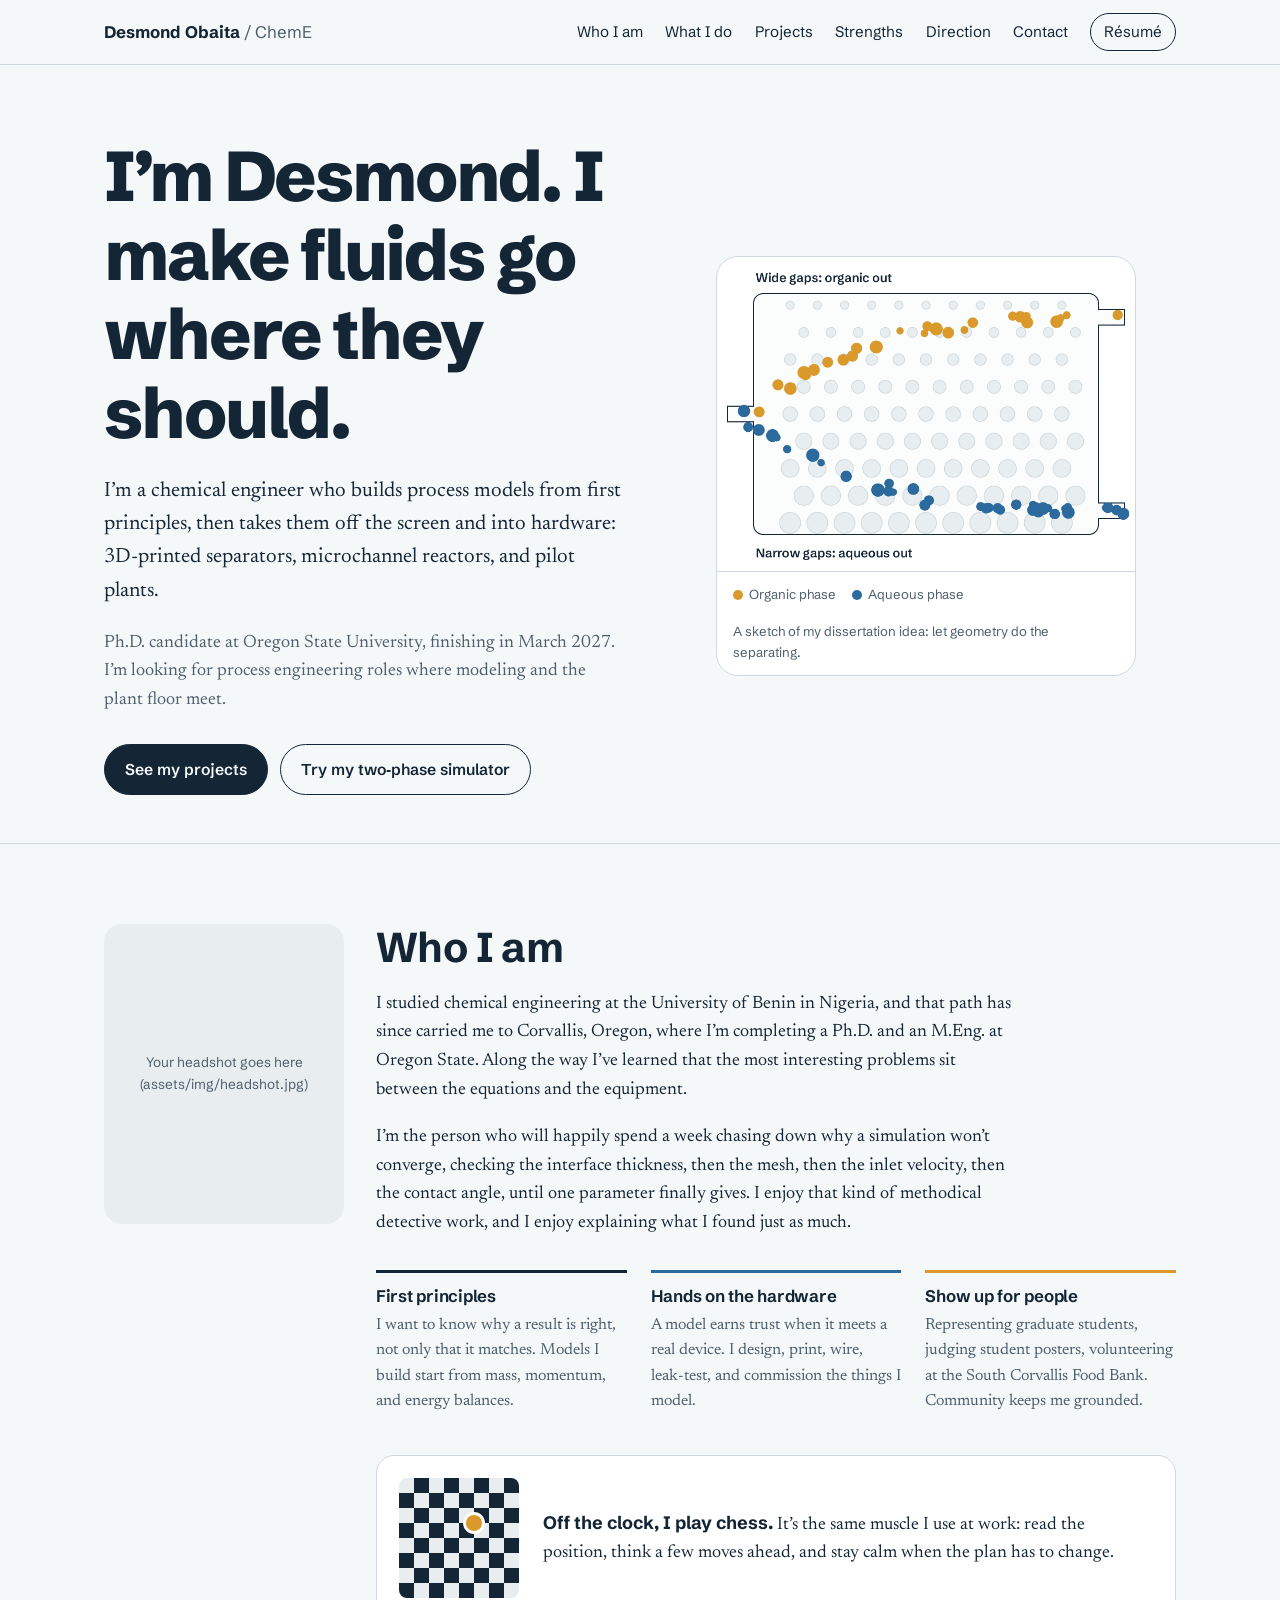
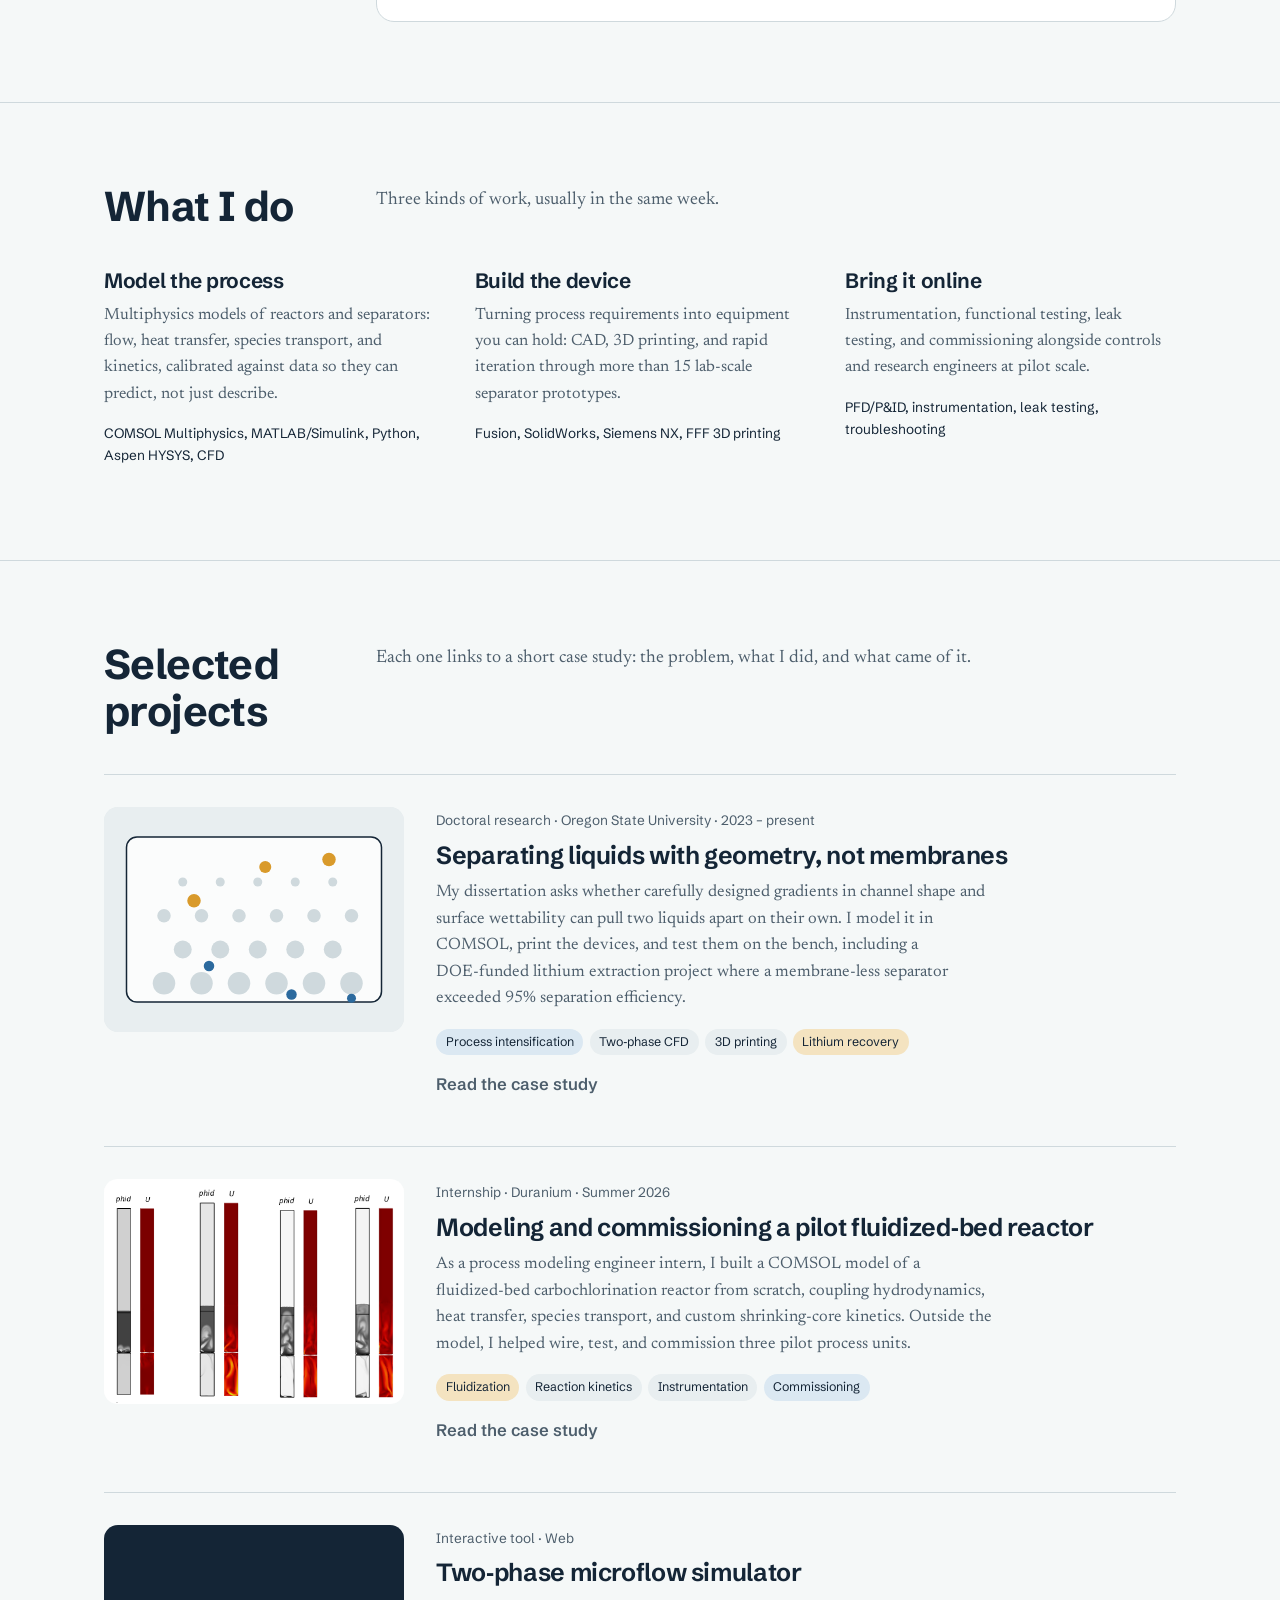
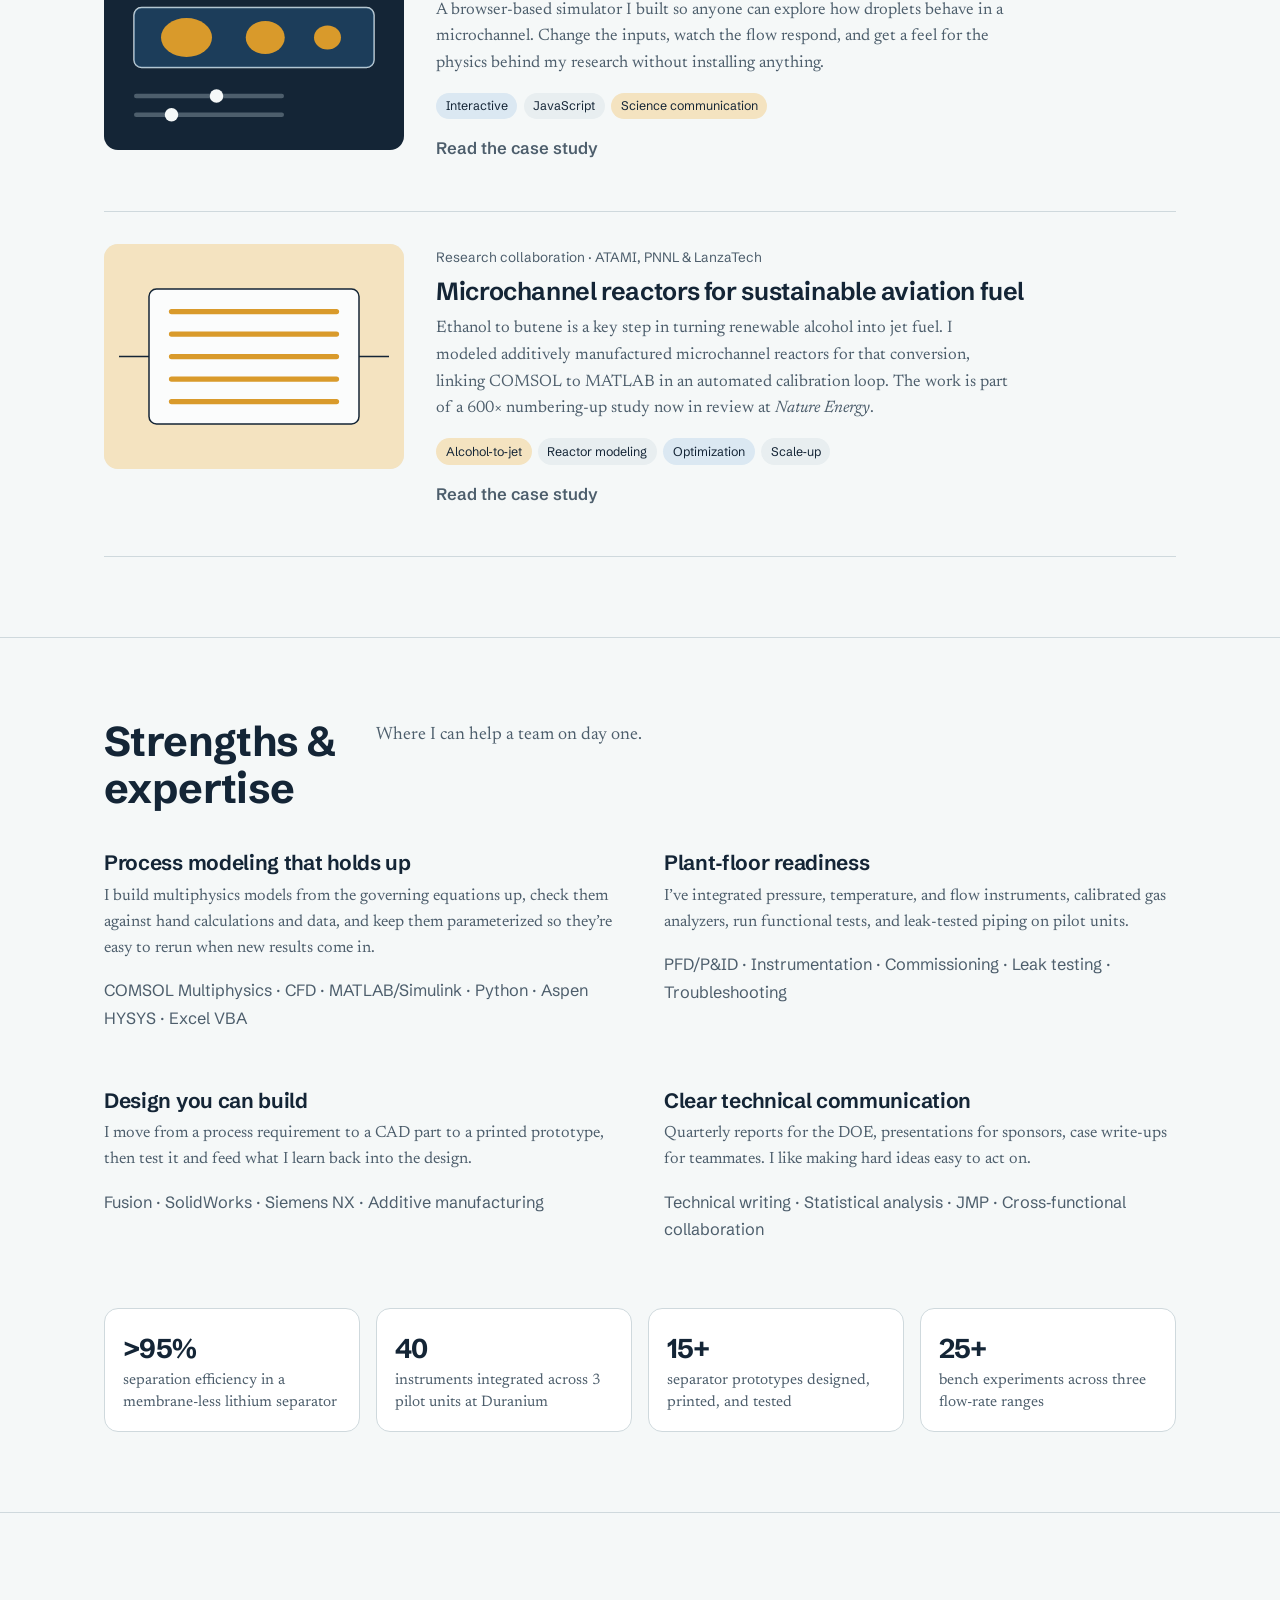
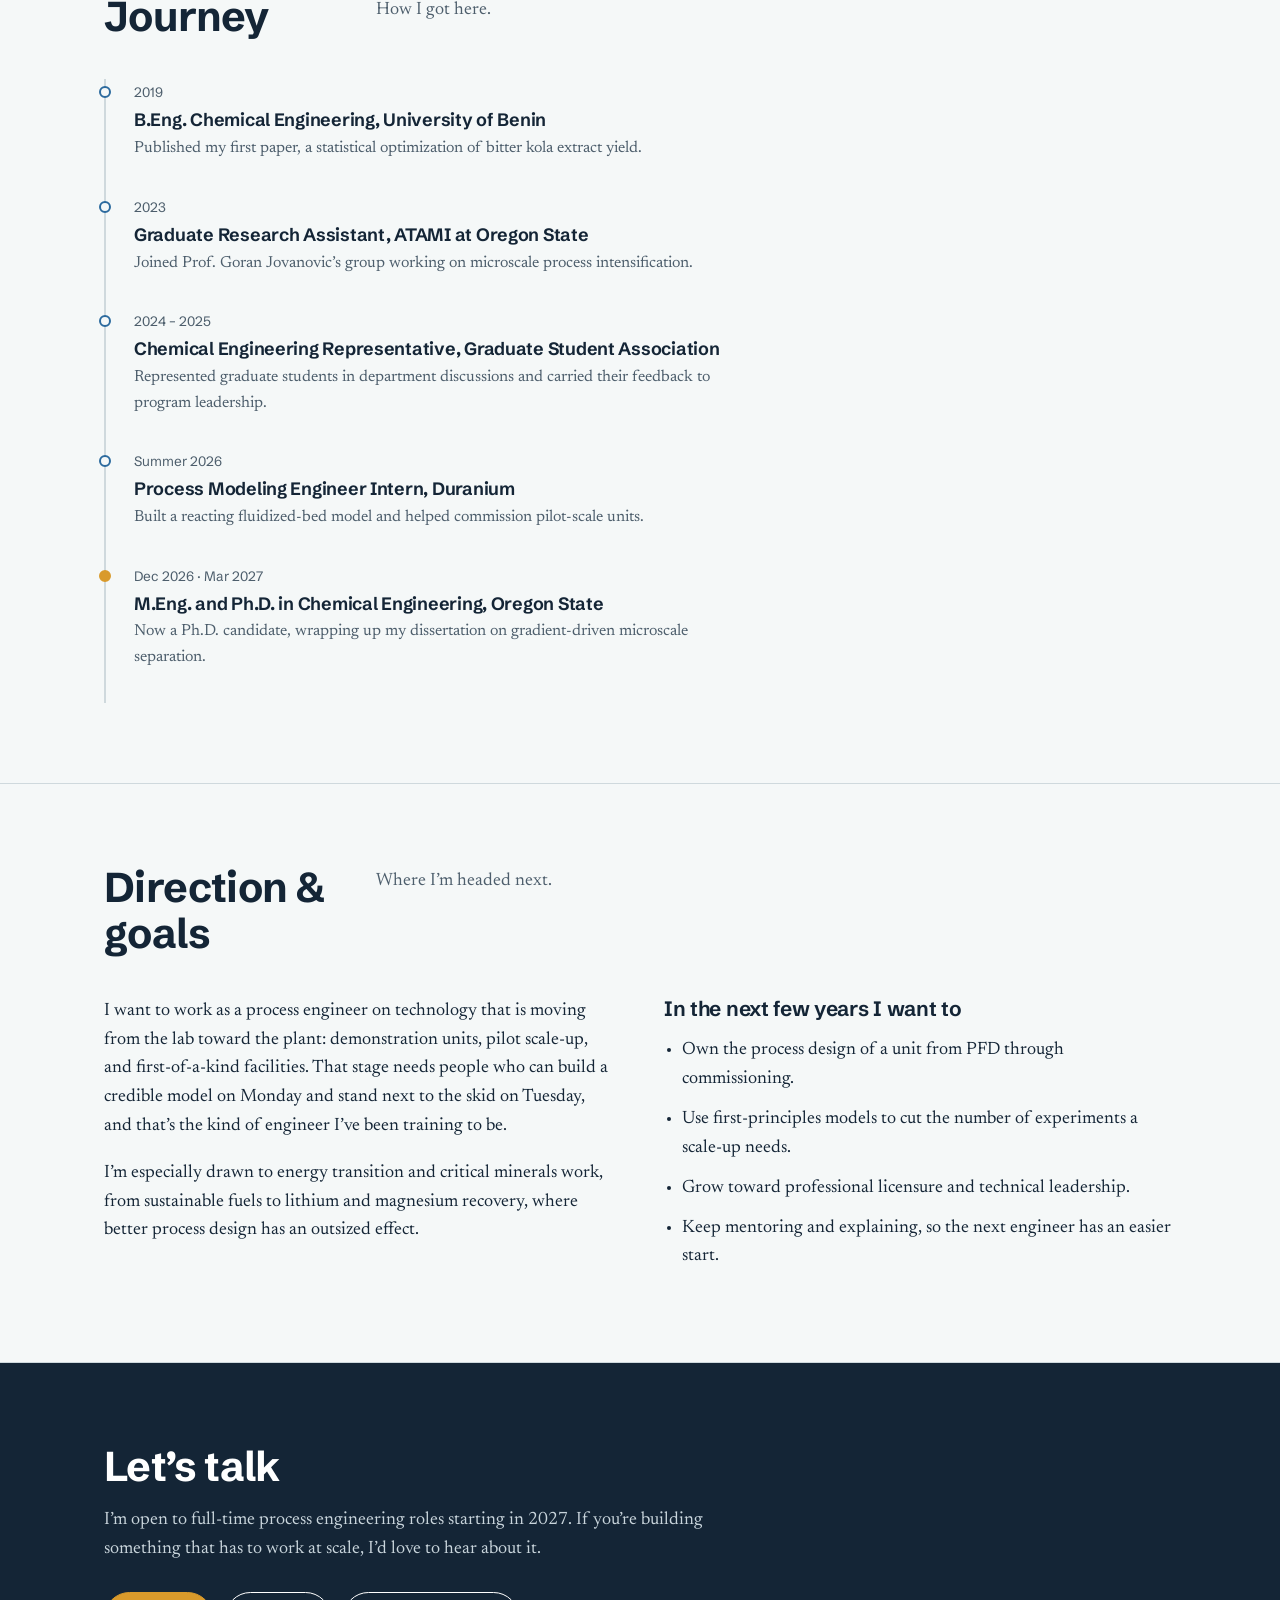
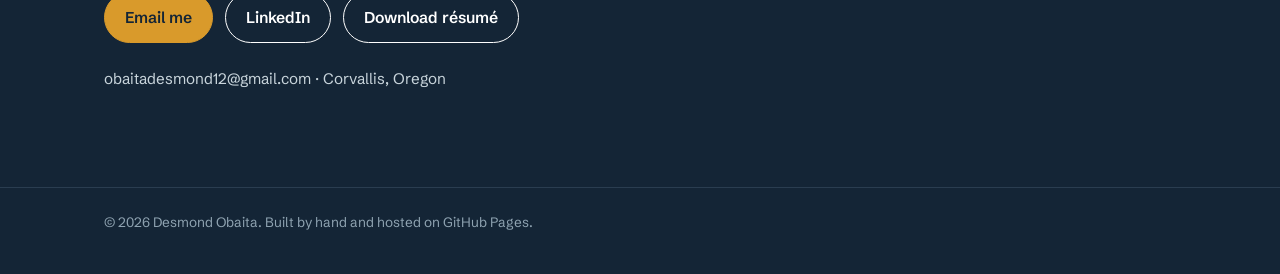
==== index.html @ c5316901 "Add files via upload" ====
<!DOCTYPE html>
<html lang="en">
<head>
  <meta charset="utf-8">
  <meta name="viewport" content="width=device-width, initial-scale=1">
  <title>Desmond Obaita — Chemical Engineer</title>
  <meta name="description" content="Desmond Obaita is a chemical engineer who models, builds, and commissions process equipment, from microscale separators to pilot-scale fluidized beds.">
  <meta property="og:title" content="Desmond Obaita — Chemical Engineer">
  <meta property="og:description" content="Process modeling, microscale process intensification, and hands-on commissioning.">
  <link rel="preconnect" href="https://fonts.googleapis.com">
  <link rel="preconnect" href="https://fonts.gstatic.com" crossorigin>
  <link href="https://fonts.googleapis.com/css2?family=Newsreader:ital,opsz,wght@0,6..72,400;0,6..72,500;1,6..72,400&family=Schibsted+Grotesk:wght@400;600;700;800&display=swap" rel="stylesheet">
  <link rel="stylesheet" href="assets/css/style.css">
</head>
<body>

<header class="site-header">
  <div class="wrap">
    <a class="brand" href="#top">Desmond Obaita <span>/ ChemE</span></a>
    <button class="menu-toggle" aria-expanded="false" aria-controls="nav">Menu</button>
    <nav class="nav" id="nav" aria-label="Main">
      <a href="#about">Who I am</a>
      <a href="#do">What I do</a>
      <a href="#work">Projects</a>
      <a href="#strengths">Strengths</a>
      <a href="#direction">Direction</a>
      <a href="#contact">Contact</a>
      <!-- EDIT: drop a recruiter-friendly resume PDF into assets/ with this exact name -->
      <a class="resume" href="assets/Desmond_Obaita_Resume.pdf">Résumé</a>
    </nav>
  </div>
</header>

<main id="top">

  <!-- HERO -->
  <section class="hero">
    <div class="wrap">
      <div>
        <h1>I’m Desmond. I make fluids go where they should.</h1>
        <p class="lede">I’m a chemical engineer who builds process models from first principles, then takes them off the screen and into hardware: 3D‑printed separators, microchannel reactors, and pilot plants.</p>
        <p class="sub">Ph.D. candidate at Oregon State University, finishing in March 2027. I’m looking for process engineering roles where modeling and the plant floor meet.</p>
        <div class="cta-row">
          <a class="btn primary" href="#work">See my projects</a>
          <!-- EDIT: replace with your live simulator URL -->
          <a class="btn" href="https://YOUR-GITHUB-USERNAME.github.io/two-phase-simulator/">Try my two‑phase simulator</a>
        </div>
      </div>
      <figure class="channel">
        <canvas id="channel" role="img" aria-label="Animated sketch of a pin-plate separator: mixed amber and blue droplets enter on the left. Amber organic droplets drift toward the wide gaps at the top outlet, blue aqueous droplets toward the narrow gaps at the bottom outlet."></canvas>
        <figcaption>
          <span><i class="dot or"></i>Organic phase</span>
          <span><i class="dot aq"></i>Aqueous phase</span>
          <span>A sketch of my dissertation idea: let geometry do the separating.</span>
        </figcaption>
      </figure>
    </div>
  </section>

  <!-- WHO I AM -->
  <section class="block" id="about">
    <div class="wrap">
      <div class="about">
        <!-- EDIT: replace this div with <img class="portrait" src="assets/img/headshot.jpg" alt="Desmond Obaita"> -->
        <div class="portrait">Your headshot goes here<br>(assets/img/headshot.jpg)</div>
        <div>
          <h2>Who I am</h2>
          <p style="margin-top:1.2rem">I studied chemical engineering at the University of Benin in Nigeria, and that path has since carried me to Corvallis, Oregon, where I’m completing a Ph.D. and an M.Eng. at Oregon State. Along the way I’ve learned that the most interesting problems sit between the equations and the equipment.</p>
          <p>I’m the person who will happily spend a week chasing down why a simulation won’t converge, checking the interface thickness, then the mesh, then the inlet velocity, then the contact angle, until one parameter finally gives. I enjoy that kind of methodical detective work, and I enjoy explaining what I found just as much.</p>

          <div class="values">
            <div>
              <h3>First principles</h3>
              <p>I want to know why a result is right, not only that it matches. Models I build start from mass, momentum, and energy balances.</p>
            </div>
            <div>
              <h3>Hands on the hardware</h3>
              <p>A model earns trust when it meets a real device. I design, print, wire, leak‑test, and commission the things I model.</p>
            </div>
            <div>
              <h3>Show up for people</h3>
              <p>Representing graduate students, judging student posters, volunteering at the South Corvallis Food Bank. Community keeps me grounded.</p>
            </div>
          </div>

          <div class="chess">
            <div class="board" aria-hidden="true"></div>
            <p><strong style="font-family:var(--sans)">Off the clock, I play chess.</strong> It’s the same muscle I use at work: read the position, think a few moves ahead, and stay calm when the plan has to change.</p>
          </div>
        </div>
      </div>
    </div>
  </section>

  <!-- WHAT I DO -->
  <section class="block" id="do">
    <div class="wrap">
      <div class="section-head">
        <h2>What I do</h2>
        <p>Three kinds of work, usually in the same week.</p>
      </div>
      <div class="practice">
        <div>
          <h3>Model the process</h3>
          <p>Multiphysics models of reactors and separators: flow, heat transfer, species transport, and kinetics, calibrated against data so they can predict, not just describe.</p>
          <p class="tools">COMSOL Multiphysics, MATLAB/Simulink, Python, Aspen HYSYS, CFD</p>
        </div>
        <div>
          <h3>Build the device</h3>
          <p>Turning process requirements into equipment you can hold: CAD, 3D printing, and rapid iteration through more than 15 lab‑scale separator prototypes.</p>
          <p class="tools">Fusion, SolidWorks, Siemens NX, FFF 3D printing</p>
        </div>
        <div>
          <h3>Bring it online</h3>
          <p>Instrumentation, functional testing, leak testing, and commissioning alongside controls and research engineers at pilot scale.</p>
          <p class="tools">PFD/P&amp;ID, instrumentation, leak testing, troubleshooting</p>
        </div>
      </div>
    </div>
  </section>

  <!-- PROJECTS -->
  <section class="block" id="work">
    <div class="wrap">
      <div class="section-head">
        <h2>Selected projects</h2>
        <p>Each one links to a short case study: the problem, what I did, and what came of it.</p>
      </div>
      <div class="work-list">

        <a class="work-item" href="projects/thesis.html">
          <div class="thumb">
            <svg viewBox="0 0 400 300" aria-hidden="true">
              <rect width="400" height="300" fill="#e8eef0"/>
              <rect x="30" y="40" width="340" height="220" rx="14" fill="#fbfcfc" stroke="#142536" stroke-width="2"/>
              <g fill="#cfd9dd">
                <circle cx="80" cy="235" r="15"/><circle cx="130" cy="235" r="15"/><circle cx="180" cy="235" r="15"/><circle cx="230" cy="235" r="15"/><circle cx="280" cy="235" r="15"/><circle cx="330" cy="235" r="15"/>
                <circle cx="105" cy="190" r="12"/><circle cx="155" cy="190" r="12"/><circle cx="205" cy="190" r="12"/><circle cx="255" cy="190" r="12"/><circle cx="305" cy="190" r="12"/>
                <circle cx="80" cy="145" r="9"/><circle cx="130" cy="145" r="9"/><circle cx="180" cy="145" r="9"/><circle cx="230" cy="145" r="9"/><circle cx="280" cy="145" r="9"/><circle cx="330" cy="145" r="9"/>
                <circle cx="105" cy="100" r="6"/><circle cx="155" cy="100" r="6"/><circle cx="205" cy="100" r="6"/><circle cx="255" cy="100" r="6"/><circle cx="305" cy="100" r="6"/>
              </g>
              <circle cx="120" cy="125" r="9" fill="#d99a2b"/><circle cx="215" cy="80" r="8" fill="#d99a2b"/><circle cx="300" cy="70" r="9" fill="#d99a2b"/>
              <circle cx="140" cy="212" r="7" fill="#2c6a9e"/><circle cx="250" cy="250" r="7" fill="#2c6a9e"/><circle cx="330" cy="255" r="6" fill="#2c6a9e"/>
            </svg>
          </div>
          <div>
            <span class="meta">Doctoral research · Oregon State University · 2023 – present</span>
            <h3>Separating liquids with geometry, not membranes</h3>
            <p>My dissertation asks whether carefully designed gradients in channel shape and surface wettability can pull two liquids apart on their own. I model it in COMSOL, print the devices, and test them on the bench, including a DOE‑funded lithium extraction project where a membrane‑less separator exceeded 95% separation efficiency.</p>
            <div class="tags"><span class="tag aq">Process intensification</span><span class="tag">Two‑phase CFD</span><span class="tag">3D printing</span><span class="tag or">Lithium recovery</span></div>
            <p class="read" style="margin-top:1rem">Read the case study</p>
          </div>
        </a>

        <a class="work-item" href="projects/duranium.html">
          <div class="thumb"><img src="assets/img/duranium-cold-model.png" alt="Four snapshots of simulated solid volume fraction and gas velocity in a fluidized bed, showing the bed expanding and bubbling over one second."></div>
          <div>
            <span class="meta">Internship · Duranium · Summer 2026</span>
            <h3>Modeling and commissioning a pilot fluidized‑bed reactor</h3>
            <p>As a process modeling engineer intern, I built a COMSOL model of a fluidized‑bed carbochlorination reactor from scratch, coupling hydrodynamics, heat transfer, species transport, and custom shrinking‑core kinetics. Outside the model, I helped wire, test, and commission three pilot process units.</p>
            <div class="tags"><span class="tag or">Fluidization</span><span class="tag">Reaction kinetics</span><span class="tag">Instrumentation</span><span class="tag aq">Commissioning</span></div>
            <p class="read" style="margin-top:1rem">Read the case study</p>
          </div>
        </a>

        <a class="work-item" href="projects/simulator.html">
          <div class="thumb">
            <svg viewBox="0 0 400 300" aria-hidden="true">
              <rect width="400" height="300" fill="#142536"/>
              <rect x="40" y="110" width="320" height="80" rx="10" fill="none" stroke="#cfd9dd" stroke-width="2"/>
              <rect x="40" y="110" width="320" height="80" rx="10" fill="#2c6a9e" opacity=".35"/>
              <ellipse cx="110" cy="150" rx="34" ry="26" fill="#d99a2b"/>
              <ellipse cx="215" cy="150" rx="26" ry="22" fill="#d99a2b"/>
              <ellipse cx="298" cy="150" rx="18" ry="16" fill="#d99a2b"/>
              <rect x="40" y="225" width="200" height="6" rx="3" fill="#4d5e6c"/><circle cx="150" cy="228" r="9" fill="#f5f8f8"/>
              <rect x="40" y="250" width="200" height="6" rx="3" fill="#4d5e6c"/><circle cx="90" cy="253" r="9" fill="#f5f8f8"/>
            </svg>
          </div>
          <div>
            <span class="meta">Interactive tool · Web</span>
            <h3>Two‑phase microflow simulator</h3>
            <!-- EDIT: tighten this to match exactly what your simulator does -->
            <p>A browser‑based simulator I built so anyone can explore how droplets behave in a microchannel. Change the inputs, watch the flow respond, and get a feel for the physics behind my research without installing anything.</p>
            <div class="tags"><span class="tag aq">Interactive</span><span class="tag">JavaScript</span><span class="tag or">Science communication</span></div>
            <p class="read" style="margin-top:1rem">Read the case study</p>
          </div>
        </a>

        <a class="work-item" href="projects/alcohol-to-jet.html">
          <div class="thumb">
            <svg viewBox="0 0 400 300" aria-hidden="true">
              <rect width="400" height="300" fill="#f4e3c0"/>
              <g stroke="#142536" stroke-width="2" fill="#fbfcfc">
                <rect x="60" y="60" width="280" height="180" rx="10"/>
              </g>
              <g stroke="#d99a2b" stroke-width="7" stroke-linecap="round">
                <line x1="90" y1="90" x2="310" y2="90"/><line x1="90" y1="120" x2="310" y2="120"/><line x1="90" y1="150" x2="310" y2="150"/><line x1="90" y1="180" x2="310" y2="180"/><line x1="90" y1="210" x2="310" y2="210"/>
              </g>
              <g stroke="#142536" stroke-width="2"><line x1="20" y1="150" x2="60" y2="150"/><line x1="340" y1="150" x2="380" y2="150"/></g>
            </svg>
          </div>
          <div>
            <span class="meta">Research collaboration · ATAMI, PNNL &amp; LanzaTech</span>
            <h3>Microchannel reactors for sustainable aviation fuel</h3>
            <p>Ethanol to butene is a key step in turning renewable alcohol into jet fuel. I modeled additively manufactured microchannel reactors for that conversion, linking COMSOL to MATLAB in an automated calibration loop. The work is part of a 600× numbering‑up study now in review at <em>Nature Energy</em>.</p>
            <div class="tags"><span class="tag or">Alcohol‑to‑jet</span><span class="tag">Reactor modeling</span><span class="tag aq">Optimization</span><span class="tag">Scale‑up</span></div>
            <p class="read" style="margin-top:1rem">Read the case study</p>
          </div>
        </a>

      </div>
    </div>
  </section>

  <!-- STRENGTHS -->
  <section class="block" id="strengths">
    <div class="wrap">
      <div class="section-head">
        <h2>Strengths &amp; expertise</h2>
        <p>Where I can help a team on day one.</p>
      </div>
      <div class="strengths">
        <div>
          <h3>Process modeling that holds up</h3>
          <p>I build multiphysics models from the governing equations up, check them against hand calculations and data, and keep them parameterized so they’re easy to rerun when new results come in.</p>
          <p class="skill-line">COMSOL Multiphysics · CFD · MATLAB/Simulink · Python · Aspen HYSYS · Excel VBA</p>
        </div>
        <div>
          <h3>Plant‑floor readiness</h3>
          <p>I’ve integrated pressure, temperature, and flow instruments, calibrated gas analyzers, run functional tests, and leak‑tested piping on pilot units.</p>
          <p class="skill-line">PFD/P&amp;ID · Instrumentation · Commissioning · Leak testing · Troubleshooting</p>
        </div>
        <div>
          <h3>Design you can build</h3>
          <p>I move from a process requirement to a CAD part to a printed prototype, then test it and feed what I learn back into the design.</p>
          <p class="skill-line">Fusion · SolidWorks · Siemens NX · Additive manufacturing</p>
        </div>
        <div>
          <h3>Clear technical communication</h3>
          <p>Quarterly reports for the DOE, presentations for sponsors, case write‑ups for teammates. I like making hard ideas easy to act on.</p>
          <p class="skill-line">Technical writing · Statistical analysis · JMP · Cross‑functional collaboration</p>
        </div>
      </div>

      <div class="stats">
        <div class="stat"><b>&gt;95%</b><span>separation efficiency in a membrane‑less lithium separator</span></div>
        <div class="stat"><b>40</b><span>instruments integrated across 3 pilot units at Duranium</span></div>
        <div class="stat"><b>15+</b><span>separator prototypes designed, printed, and tested</span></div>
        <div class="stat"><b>25+</b><span>bench experiments across three flow‑rate ranges</span></div>
      </div>
    </div>
  </section>

  <!-- JOURNEY -->
  <section class="block" id="journey">
    <div class="wrap">
      <div class="section-head">
        <h2>Journey</h2>
        <p>How I got here.</p>
      </div>
      <ol class="timeline">
        <li>
          <time>2019</time>
          <h3>B.Eng. Chemical Engineering, University of Benin</h3>
          <p>Published my first paper, a statistical optimization of bitter kola extract yield.</p>
        </li>
        <li>
          <time>2023</time>
          <h3>Graduate Research Assistant, ATAMI at Oregon State</h3>
          <p>Joined Prof. Goran Jovanovic’s group working on microscale process intensification.</p>
        </li>
        <li>
          <time>2024 – 2025</time>
          <h3>Chemical Engineering Representative, Graduate Student Association</h3>
          <p>Represented graduate students in department discussions and carried their feedback to program leadership.</p>
        </li>
        <li>
          <time>Summer 2026</time>
          <h3>Process Modeling Engineer Intern, Duranium</h3>
          <p>Built a reacting fluidized‑bed model and helped commission pilot‑scale units.</p>
        </li>
        <li class="now">
          <time>Dec 2026 · Mar 2027</time>
          <h3>M.Eng. and Ph.D. in Chemical Engineering, Oregon State</h3>
          <p>Now a Ph.D. candidate, wrapping up my dissertation on gradient‑driven microscale separation.</p>
        </li>
      </ol>
    </div>
  </section>

  <!-- DIRECTION -->
  <section class="block" id="direction">
    <div class="wrap">
      <div class="section-head">
        <h2>Direction &amp; goals</h2>
        <p>Where I’m headed next.</p>
      </div>
      <div class="direction">
        <div>
          <p>I want to work as a process engineer on technology that is moving from the lab toward the plant: demonstration units, pilot scale‑up, and first‑of‑a‑kind facilities. That stage needs people who can build a credible model on Monday and stand next to the skid on Tuesday, and that’s the kind of engineer I’ve been training to be.</p>
          <p>I’m especially drawn to energy transition and critical minerals work, from sustainable fuels to lithium and magnesium recovery, where better process design has an outsized effect.</p>
        </div>
        <div>
          <h3 style="margin-bottom:1rem">In the next few years I want to</h3>
          <ul>
            <li>Own the process design of a unit from PFD through commissioning.</li>
            <li>Use first‑principles models to cut the number of experiments a scale‑up needs.</li>
            <li>Grow toward professional licensure and technical leadership.</li>
            <li>Keep mentoring and explaining, so the next engineer has an easier start.</li>
          </ul>
        </div>
      </div>
    </div>
  </section>

  <!-- CONTACT -->
  <section class="block contact" id="contact">
    <div class="wrap">
      <h2>Let’s talk</h2>
      <p style="margin-top:1rem">I’m open to full‑time process engineering roles starting in 2027. If you’re building something that has to work at scale, I’d love to hear about it.</p>
      <div class="cta-row">
        <a class="btn primary" href="mailto:obaitadesmond12@gmail.com">Email me</a>
        <!-- EDIT: replace with your LinkedIn URL -->
        <a class="btn" href="https://www.linkedin.com/in/YOUR-LINKEDIN/">LinkedIn</a>
        <a class="btn" href="assets/Desmond_Obaita_Resume.pdf">Download résumé</a>
      </div>
      <p style="margin-top:1.5rem;font-family:var(--sans);font-size:.95rem">obaitadesmond12@gmail.com · Corvallis, Oregon</p>
    </div>
  </section>
</main>

<footer class="site-footer">
  <div class="wrap">© 2026 Desmond Obaita. Built by hand and hosted on GitHub Pages.</div>
</footer>

<script src="assets/js/site.js"></script>
</body>
</html>
---- assets/css/style.css ----
/* Desmond Obaita — portfolio
   Palette is drawn from his two-phase work: an aqueous blue and an organic amber
   separating on clean lab-glass white, with deep ink for text. */
:root {
  --ink: #142536;
  --ink-soft: #4d5e6c;
  --glass: #f5f8f8;
  --panel: #e8eef0;
  --line: #cfd9dd;
  --aqueous: #2c6a9e;
  --aqueous-deep: #1d4d75;
  --organic: #d99a2b;
  --organic-soft: #f4e3c0;

  --sans: "Schibsted Grotesk", "Helvetica Neue", Arial, sans-serif;
  --serif: "Newsreader", Georgia, "Times New Roman", serif;

  --measure: 64ch;
  --wrap: 1120px;
}

*, *::before, *::after { box-sizing: border-box; }
html { scroll-behavior: smooth; }
@media (prefers-reduced-motion: reduce) { html { scroll-behavior: auto; } }

body {
  margin: 0;
  background: var(--glass);
  color: var(--ink);
  font-family: var(--serif);
  font-size: 1.125rem;
  line-height: 1.6;
  -webkit-font-smoothing: antialiased;
}

img { max-width: 100%; display: block; }
a { color: var(--aqueous-deep); text-underline-offset: 3px; text-decoration-thickness: 1px; }
a:hover { color: var(--aqueous); }
:focus-visible { outline: 3px solid var(--organic); outline-offset: 3px; border-radius: 2px; }

.wrap { max-width: var(--wrap); margin: 0 auto; padding: 0 1.5rem; }

h1, h2, h3, h4, .nav, .btn, .tag, .meta, .kicker, figcaption, .stat b, .timeline time {
  font-family: var(--sans);
}
h1, h2, h3 { line-height: 1.12; margin: 0; letter-spacing: -0.015em; }
h2 { font-size: clamp(1.9rem, 3.4vw, 2.6rem); font-weight: 700; }
h3 { font-size: 1.3rem; font-weight: 650; }
p { margin: 0 0 1em; max-width: var(--measure); }

/* ---------- header ---------- */
.site-header {
  position: sticky; top: 0; z-index: 10;
  background: rgba(245, 248, 248, 0.92);
  backdrop-filter: blur(8px);
  border-bottom: 1px solid var(--line);
}
.site-header .wrap { display: flex; align-items: center; justify-content: space-between; height: 64px; gap: 1rem; }
.brand { font-family: var(--sans); font-weight: 700; color: var(--ink); text-decoration: none; font-size: 1.05rem; }
.brand span { color: var(--ink-soft); font-weight: 400; }
.nav { display: flex; gap: 1.4rem; align-items: center; font-size: 0.95rem; }
.nav a { color: var(--ink); text-decoration: none; }
.nav a:hover { color: var(--aqueous); }
.nav .resume { border: 1.5px solid var(--ink); padding: 0.35rem 0.8rem; border-radius: 999px; }
.nav .resume:hover { background: var(--ink); color: var(--glass); }
.menu-toggle { display: none; }

@media (max-width: 820px) {
  .menu-toggle {
    display: block; background: none; border: 1.5px solid var(--ink); border-radius: 999px;
    font: 600 0.9rem var(--sans); padding: 0.35rem 0.9rem; color: var(--ink); cursor: pointer;
  }
  .nav { display: none; position: absolute; top: 64px; left: 0; right: 0; flex-direction: column;
    align-items: flex-start; background: var(--glass); padding: 1rem 1.5rem 1.5rem; border-bottom: 1px solid var(--line); }
  .nav.open { display: flex; }
}

/* ---------- hero ---------- */
.hero { padding: 4.5rem 0 3rem; }
.hero .wrap { display: grid; grid-template-columns: 1.05fr 1fr; gap: 3rem; align-items: center; }
.hero h1 { font-size: clamp(2.6rem, 5.6vw, 4.4rem); font-weight: 800; letter-spacing: -0.03em; }
.hero .lede { font-size: 1.3rem; margin-top: 1.4rem; color: var(--ink); }
.hero .sub { color: var(--ink-soft); }
.cta-row { display: flex; flex-wrap: wrap; gap: 0.75rem; margin-top: 1.8rem; }
.btn {
  display: inline-block; padding: 0.75rem 1.25rem; border-radius: 999px; font-weight: 600; font-size: 0.98rem;
  text-decoration: none; border: 1.5px solid var(--ink); color: var(--ink);
}
.btn.primary { background: var(--ink); color: var(--glass); }
.btn.primary:hover { background: var(--aqueous-deep); border-color: var(--aqueous-deep); color: #fff; }
.btn:hover { color: var(--aqueous-deep); border-color: var(--aqueous-deep); }

.channel {
  position: relative; border-radius: 22px; background: #fff; border: 1px solid var(--line); overflow: hidden;
}
.channel canvas { width: 100%; height: auto; aspect-ratio: 4 / 3; display: block; }
.channel figcaption {
  font-size: 0.82rem; color: var(--ink-soft); padding: 0.75rem 1rem; border-top: 1px solid var(--line);
  display: flex; gap: 1rem; flex-wrap: wrap; align-items: center;
}
.dot { display: inline-block; width: 10px; height: 10px; border-radius: 50%; margin-right: 0.35rem; vertical-align: -1px; }
.dot.aq { background: var(--aqueous); }
.dot.or { background: var(--organic); }

@media (max-width: 900px) {
  .hero .wrap { grid-template-columns: 1fr; }
  .hero { padding-top: 2.5rem; }
}

/* ---------- sections ---------- */
section.block { padding: 5rem 0; border-top: 1px solid var(--line); }
.section-head { display: grid; grid-template-columns: 240px 1fr; gap: 2rem; margin-bottom: 2.5rem; }
.section-head p { color: var(--ink-soft); margin: 0.2rem 0 0; }
@media (max-width: 820px) { .section-head { grid-template-columns: 1fr; gap: 0.75rem; } }

/* who I am */
.about { display: grid; grid-template-columns: 240px 1fr; gap: 2rem; }
.portrait {
  width: 100%; aspect-ratio: 4 / 5; border-radius: 18px; background: var(--panel); object-fit: cover;
  display: grid; place-items: center; color: var(--ink-soft); font-family: var(--sans); font-size: 0.85rem; text-align: center; padding: 1rem;
}
.values { display: grid; grid-template-columns: repeat(3, 1fr); gap: 1.5rem; margin-top: 2rem; }
.values h3 { font-size: 1.05rem; margin-bottom: 0.4rem; }
.values p { font-size: 1rem; color: var(--ink-soft); margin: 0; }
.values > div { border-top: 3px solid var(--ink); padding-top: 0.9rem; }
.values > div:nth-child(2) { border-color: var(--aqueous); }
.values > div:nth-child(3) { border-color: var(--organic); }

.chess {
  margin-top: 2.5rem; display: grid; grid-template-columns: 120px 1fr; gap: 1.5rem; align-items: center;
  background: #fff; border: 1px solid var(--line); border-radius: 18px; padding: 1.4rem;
}
.board {
  width: 120px; height: 120px; border-radius: 8px; position: relative;
  background: repeating-conic-gradient(var(--ink) 0 25%, var(--panel) 0 50%) 0 0 / 30px 30px;
}
.board::after { /* a single amber piece: the next move */
  content: ""; position: absolute; width: 16px; height: 16px; border-radius: 50%;
  background: var(--organic); left: 67px; top: 37px; box-shadow: 0 0 0 3px #fff;
}
.chess p { margin: 0; }
@media (max-width: 820px) {
  .about { grid-template-columns: 1fr; }
  .portrait { max-width: 240px; }
  .values { grid-template-columns: 1fr; }
  .chess { grid-template-columns: 1fr; }
}

/* what I do */
.practice { display: grid; grid-template-columns: repeat(3, 1fr); gap: 2.5rem; }
.practice h3 { margin-bottom: 0.6rem; }
.practice p { font-size: 1.02rem; color: var(--ink-soft); }
.practice .tools { font-family: var(--sans); font-size: 0.85rem; color: var(--ink); }
@media (max-width: 820px) { .practice { grid-template-columns: 1fr; gap: 1.5rem; } }

/* work list */
.work-list { display: grid; gap: 0; }
.work-item {
  display: grid; grid-template-columns: 300px 1fr; gap: 2rem; padding: 2rem 0; border-top: 1px solid var(--line);
  color: inherit; text-decoration: none;
}
.work-item:last-child { border-bottom: 1px solid var(--line); }
.work-item .thumb {
  aspect-ratio: 4 / 3; border-radius: 14px; overflow: hidden; background: var(--panel);
  display: grid; place-items: center;
}
.work-item .thumb img { width: 100%; height: 100%; object-fit: contain; background: #fff; }
.work-item .thumb svg { width: 100%; height: 100%; }
.work-item h3 { font-size: 1.55rem; margin: 0.35rem 0 0.6rem; }
.work-item:hover h3 { color: var(--aqueous-deep); text-decoration: underline; text-decoration-thickness: 1px; text-underline-offset: 4px; }
.work-item p { color: var(--ink-soft); font-size: 1.04rem; }
.meta { font-size: 0.85rem; color: var(--ink-soft); }
.tags { display: flex; flex-wrap: wrap; gap: 0.4rem; margin-top: 0.4rem; }
.tag {
  font-size: 0.78rem; padding: 0.2rem 0.6rem; border-radius: 999px; background: var(--panel); color: var(--ink);
}
.tag.aq { background: #dbe8f2; }
.tag.or { background: var(--organic-soft); }
.read { font-family: var(--sans); font-weight: 600; font-size: 0.95rem; color: var(--aqueous-deep); }
@media (max-width: 820px) { .work-item { grid-template-columns: 1fr; gap: 1rem; } }

/* strengths */
.strengths { display: grid; grid-template-columns: repeat(2, 1fr); gap: 2.5rem 3rem; }
.strengths h3 { margin-bottom: 0.5rem; }
.strengths p { font-size: 1.02rem; color: var(--ink-soft); }
.skill-line { font-family: var(--sans); font-size: 0.9rem; line-height: 1.7; }
@media (max-width: 820px) { .strengths { grid-template-columns: 1fr; } }

.stats { display: grid; grid-template-columns: repeat(4, 1fr); gap: 1rem; margin-top: 3rem; }
.stat { background: #fff; border: 1px solid var(--line); border-radius: 14px; padding: 1.1rem; }
.stat b { display: block; font-size: 1.7rem; letter-spacing: -0.02em; }
.stat span { font-size: 0.95rem; color: var(--ink-soft); line-height: 1.4; display: block; }
@media (max-width: 820px) { .stats { grid-template-columns: repeat(2, 1fr); } }

/* journey */
.timeline { list-style: none; padding: 0; margin: 0; border-left: 2px solid var(--line); }
.timeline li { position: relative; padding: 0 0 2rem 1.75rem; }
.timeline li::before {
  content: ""; position: absolute; left: -7px; top: 0.45rem; width: 12px; height: 12px; border-radius: 50%;
  background: var(--glass); border: 2px solid var(--aqueous);
}
.timeline li.now::before { background: var(--organic); border-color: var(--organic); }
.timeline time { font-size: 0.85rem; color: var(--ink-soft); }
.timeline h3 { font-size: 1.12rem; margin: 0.15rem 0 0.35rem; }
.timeline p { font-size: 1rem; color: var(--ink-soft); margin: 0; }

/* direction */
.direction { display: grid; grid-template-columns: 1fr 1fr; gap: 3rem; }
.direction ul { padding-left: 1.1rem; margin: 0; }
.direction li { margin-bottom: 0.7rem; }
@media (max-width: 820px) { .direction { grid-template-columns: 1fr; } }

/* contact */
.contact { background: var(--ink); color: var(--glass); }
.contact h2 { color: #fff; }
.contact p { color: #c9d5dc; }
.contact a { color: #fff; }
.contact .btn { border-color: #fff; color: #fff; }
.contact .btn.primary { background: var(--organic); border-color: var(--organic); color: var(--ink); }
.contact .btn:hover { background: #fff; color: var(--ink); }
.contact .btn.primary:hover { background: #f0b54a; border-color: #f0b54a; color: var(--ink); }
.site-footer { background: var(--ink); color: #8fa3b1; font-family: var(--sans); font-size: 0.85rem; padding: 1.5rem 0 2.5rem; border-top: 1px solid #2a3d50; }

/* ---------- case study pages ---------- */
.case-hero { padding: 3.5rem 0 2.5rem; }
.case-hero .back { font-family: var(--sans); font-size: 0.92rem; text-decoration: none; }
.case-hero h1 { font-size: clamp(2.2rem, 4.6vw, 3.4rem); font-weight: 800; letter-spacing: -0.025em; margin: 1rem 0 1rem; max-width: 22ch; }
.case-hero .lede { font-size: 1.25rem; }
.facts {
  display: grid; grid-template-columns: repeat(4, 1fr); gap: 1.25rem; margin-top: 2rem; padding-top: 1.5rem; border-top: 1px solid var(--line);
  font-family: var(--sans); font-size: 0.92rem;
}
.facts dt { color: var(--ink-soft); font-size: 0.82rem; }
.facts dd { margin: 0.15rem 0 0; font-weight: 600; }
@media (max-width: 820px) { .facts { grid-template-columns: repeat(2, 1fr); } }

.case-body { padding: 2rem 0 5rem; }
.case-body .wrap { display: grid; grid-template-columns: 220px 1fr; gap: 3rem; }
.case-body aside { font-family: var(--sans); font-size: 0.9rem; position: sticky; top: 90px; align-self: start; }
.case-body aside a { display: block; color: var(--ink-soft); text-decoration: none; padding: 0.25rem 0; }
.case-body aside a:hover { color: var(--aqueous-deep); }
.case-body h2 { font-size: 1.7rem; margin: 2.8rem 0 1rem; }
.case-body h2:first-child { margin-top: 0; }
.case-body ul { max-width: var(--measure); padding-left: 1.2rem; }
.case-body li { margin-bottom: 0.5rem; }
.case-body figure { margin: 2rem 0; max-width: 760px; }
.case-body figure img { border-radius: 14px; border: 1px solid var(--line); background: #fff; }
.case-body figcaption { font-size: 0.85rem; color: var(--ink-soft); margin-top: 0.6rem; max-width: 70ch; }
.pullout {
  border-left: 4px solid var(--organic); background: #fff; padding: 1.1rem 1.4rem; border-radius: 0 12px 12px 0;
  max-width: var(--measure); margin: 1.5rem 0;
}
.pullout p:last-child { margin: 0; }
.loop { counter-reset: step; list-style: none; padding: 0 !important; }
.loop li { counter-increment: step; position: relative; padding-left: 2.6rem; margin-bottom: 0.9rem; }
.loop li::before {
  content: counter(step); position: absolute; left: 0; top: 0.05rem; width: 1.8rem; height: 1.8rem; border-radius: 50%;
  background: var(--ink); color: #fff; font: 600 0.85rem/1.8rem var(--sans); text-align: center;
}
.next-case { border-top: 1px solid var(--line); padding: 2.5rem 0 4rem; font-family: var(--sans); }
.next-case a { font-size: 1.4rem; font-weight: 700; text-decoration: none; }
@media (max-width: 820px) {
  .case-body .wrap { grid-template-columns: 1fr; }
  .case-body aside { position: static; display: none; }
}
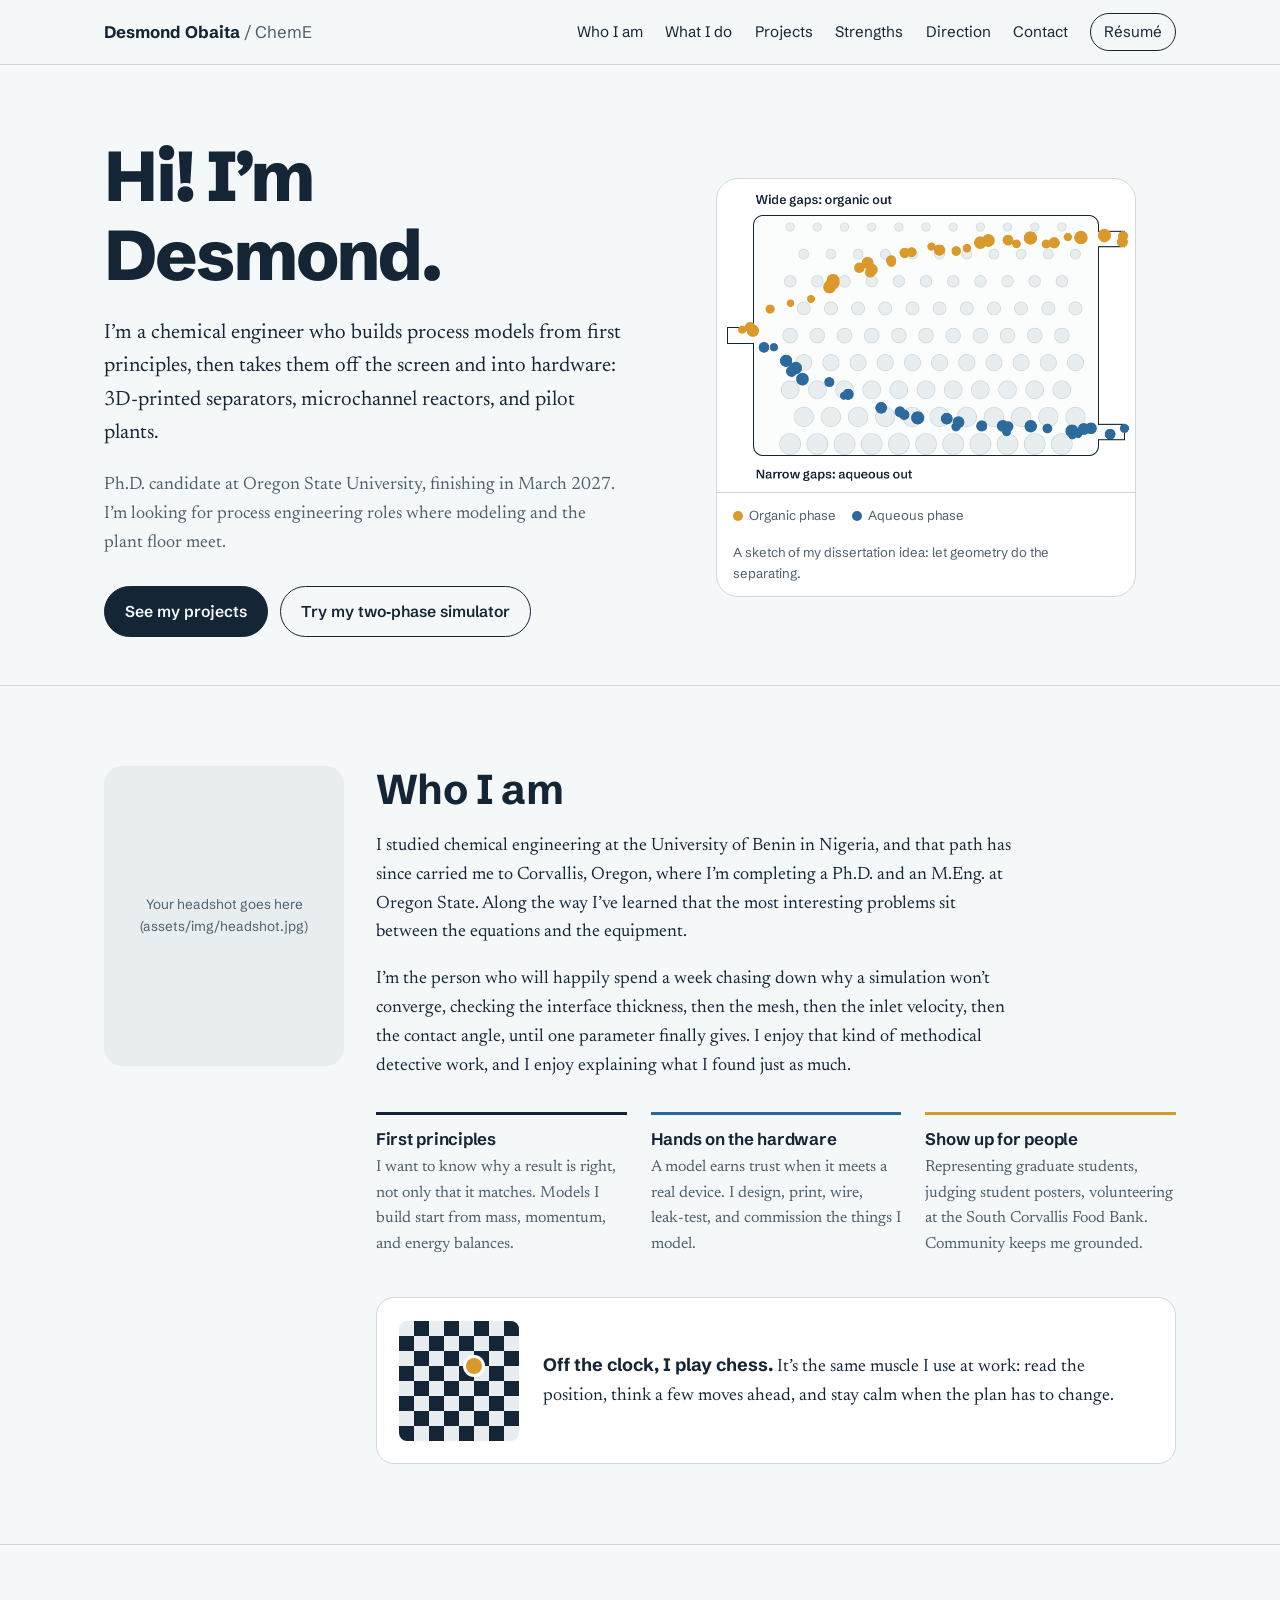
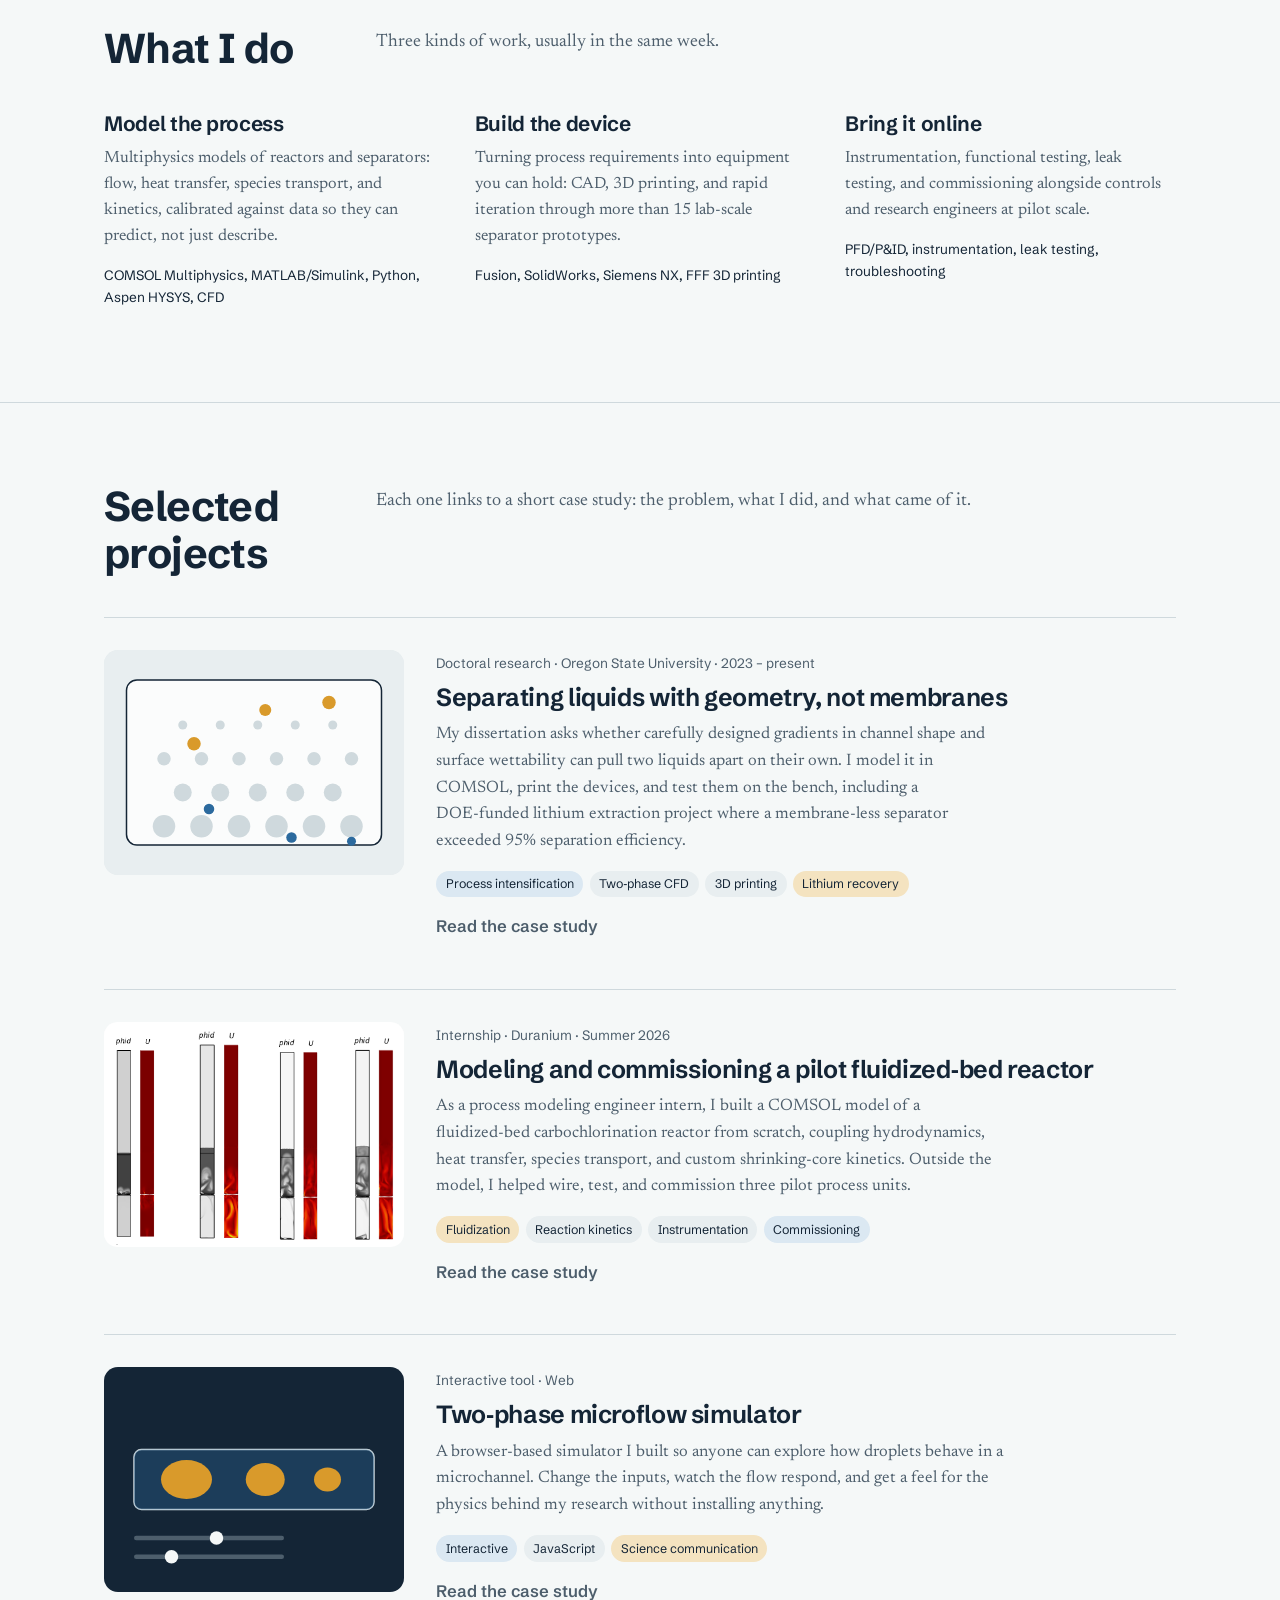
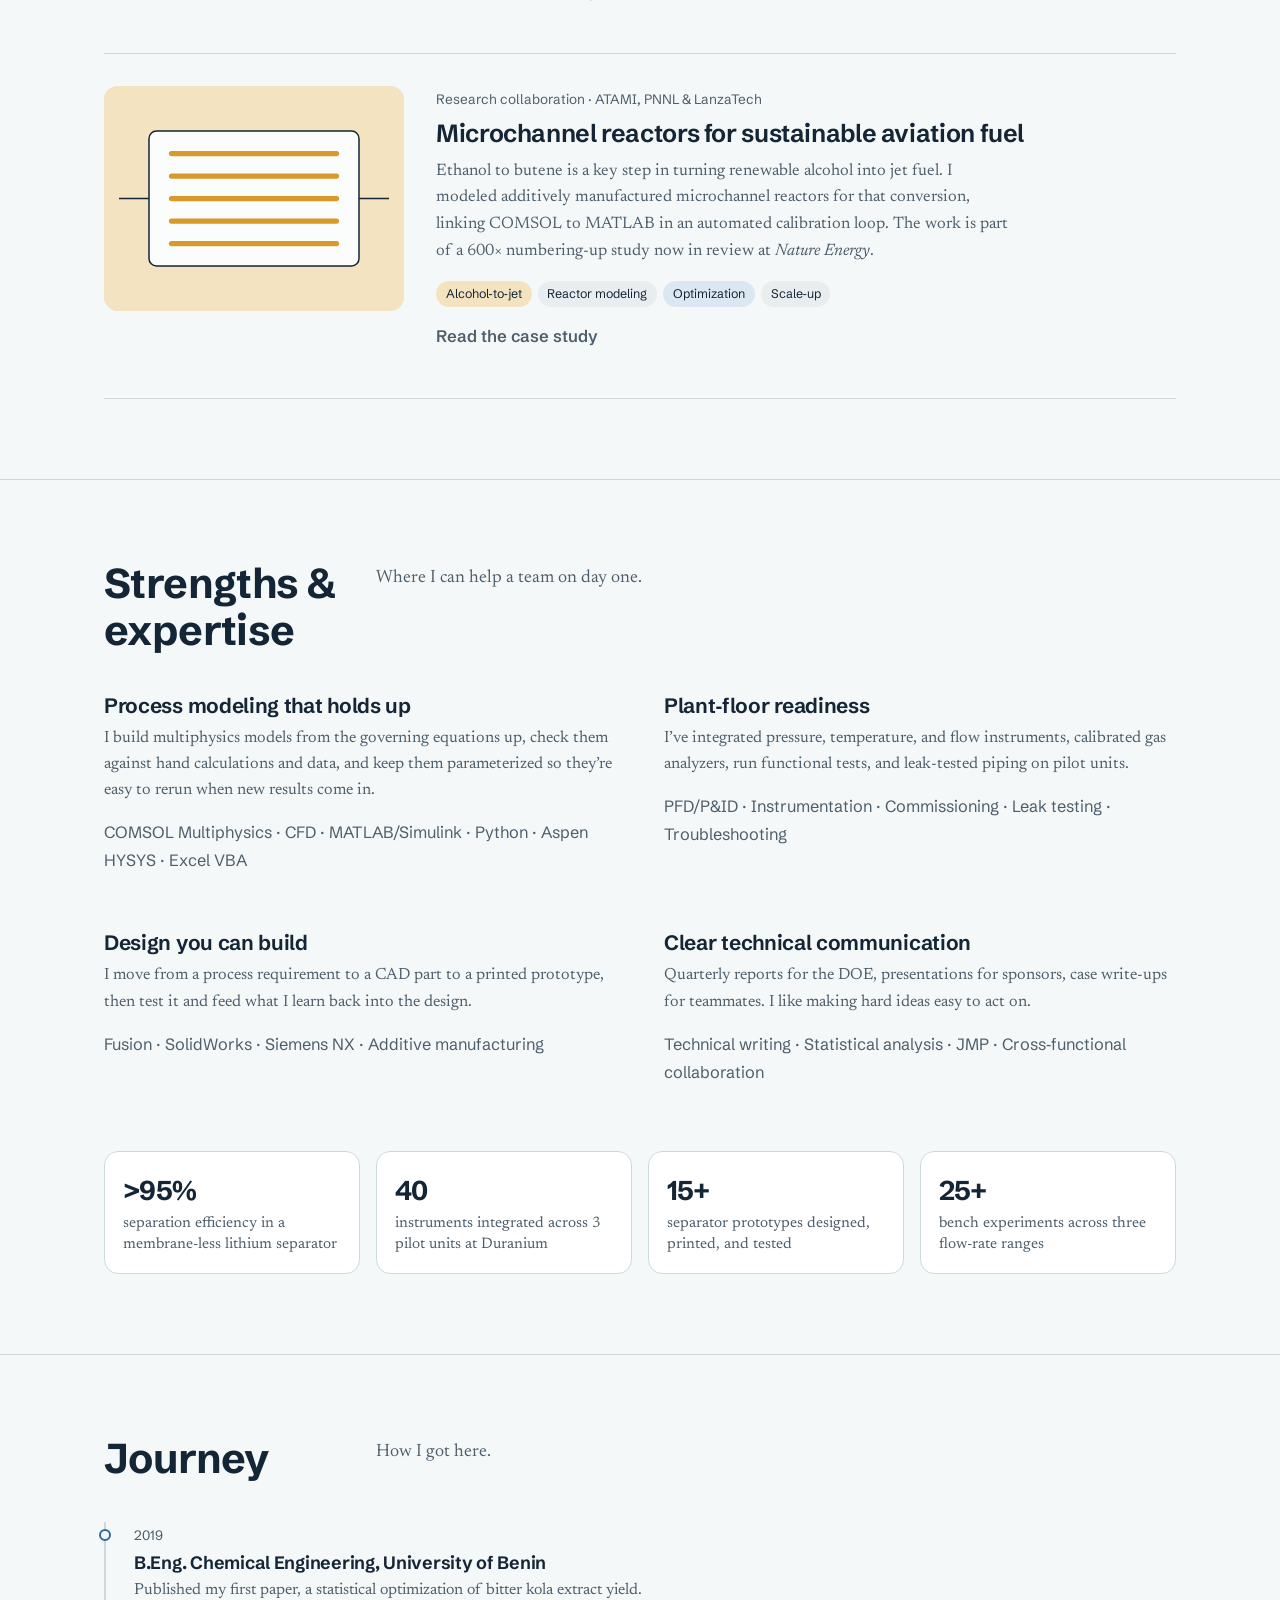
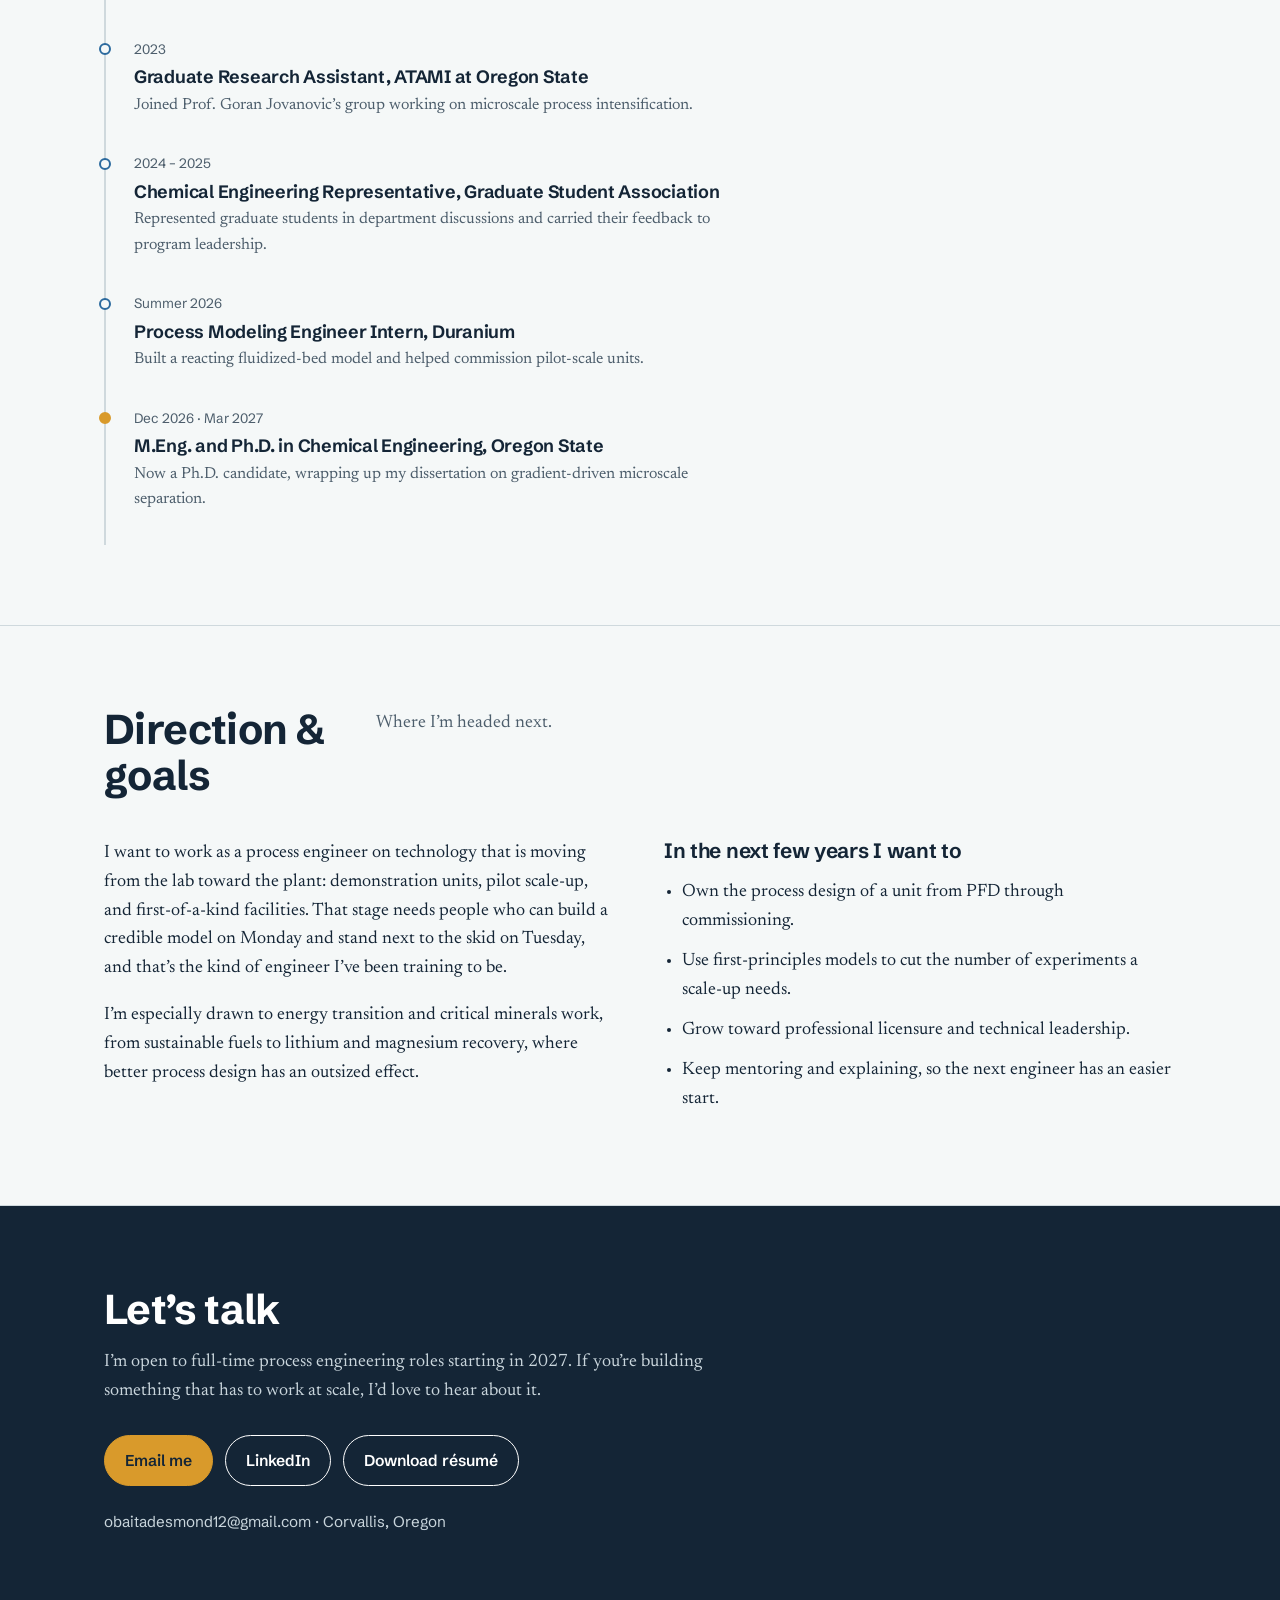
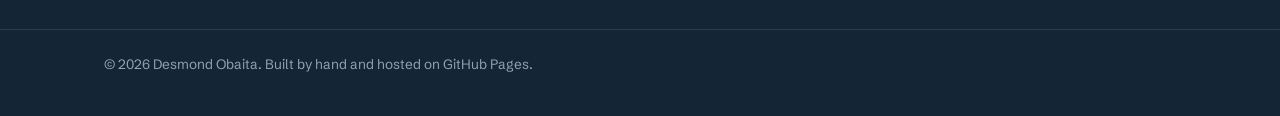
==== commit ddfef89d: "hi" ====
--- a/index.html
+++ b/index.html
@@ -37,7 +37,7 @@
   <section class="hero">
     <div class="wrap">
       <div>
-        <h1>I’m Desmond. I make fluids go where they should.</h1>
+        <h1>Hi! I’m Desmond.</h1>
         <p class="lede">I’m a chemical engineer who builds process models from first principles, then takes them off the screen and into hardware: 3D‑printed separators, microchannel reactors, and pilot plants.</p>
         <p class="sub">Ph.D. candidate at Oregon State University, finishing in March 2027. I’m looking for process engineering roles where modeling and the plant floor meet.</p>
         <div class="cta-row">
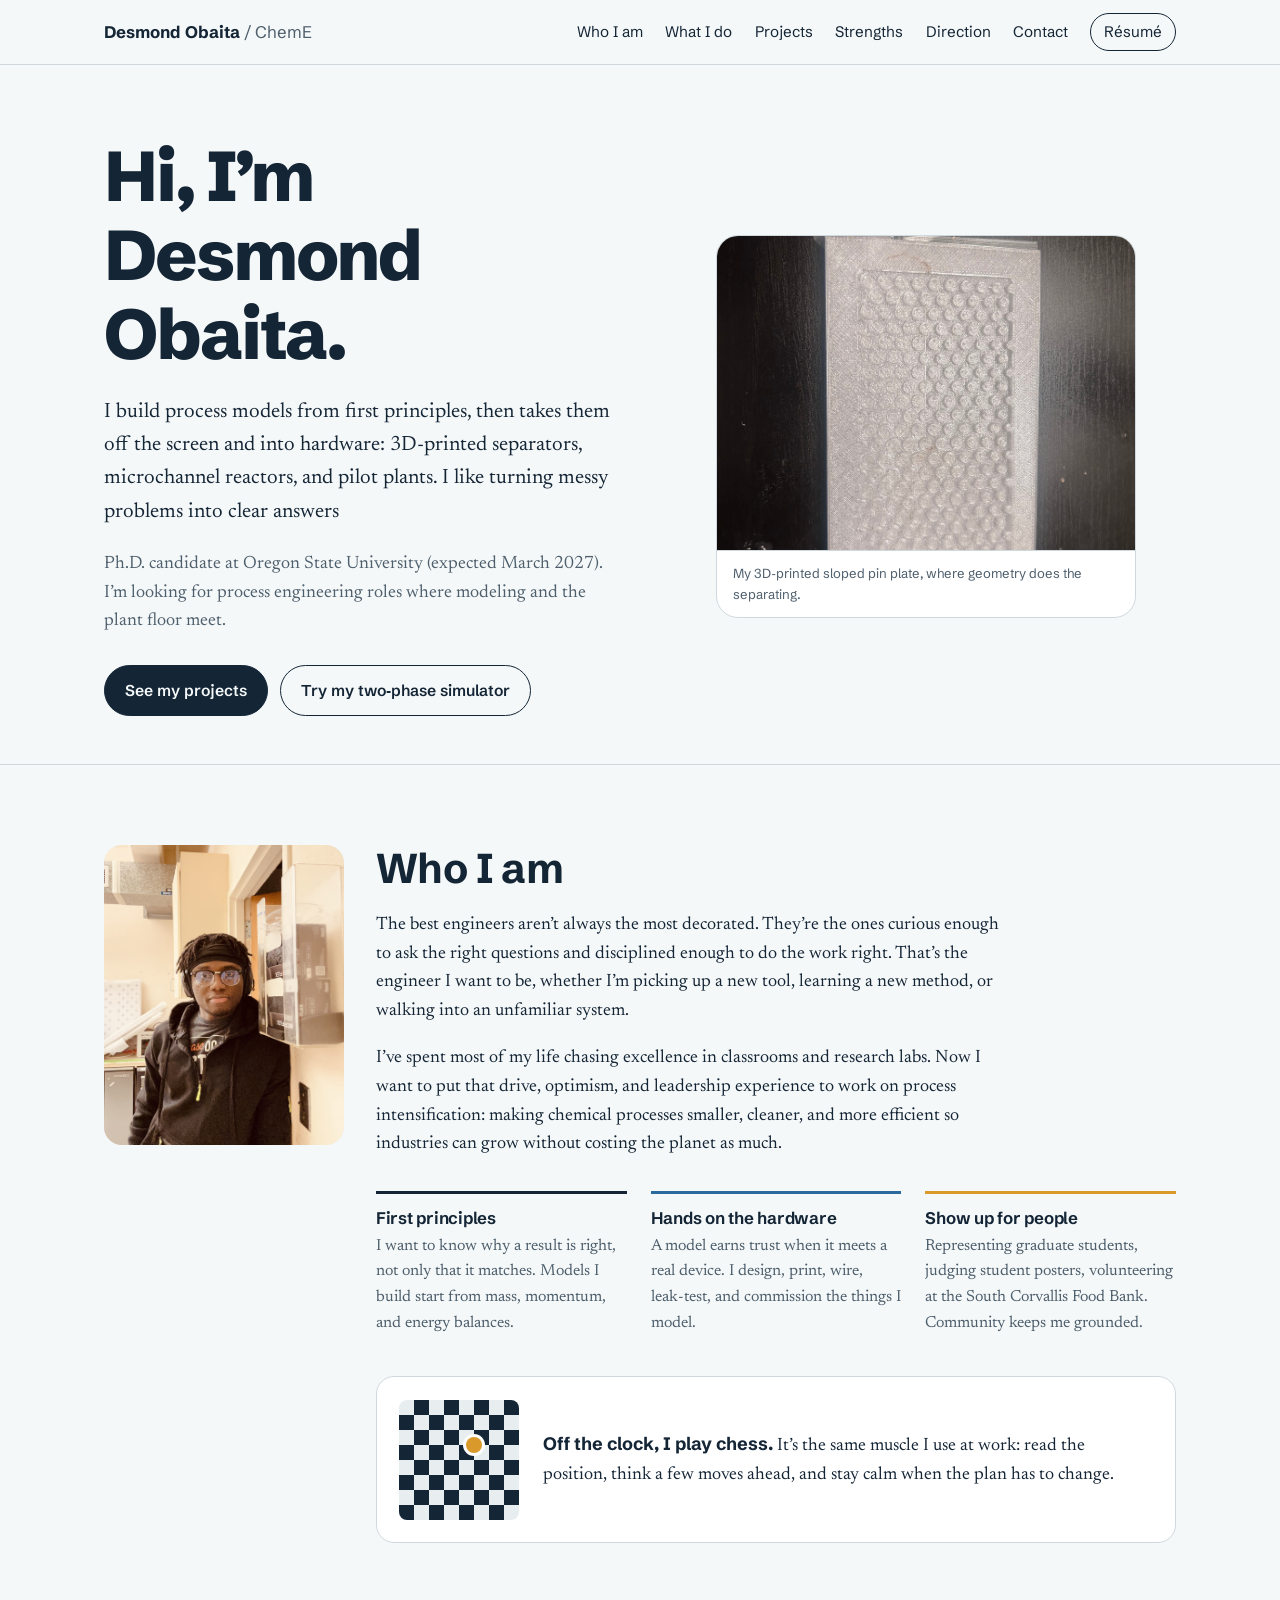
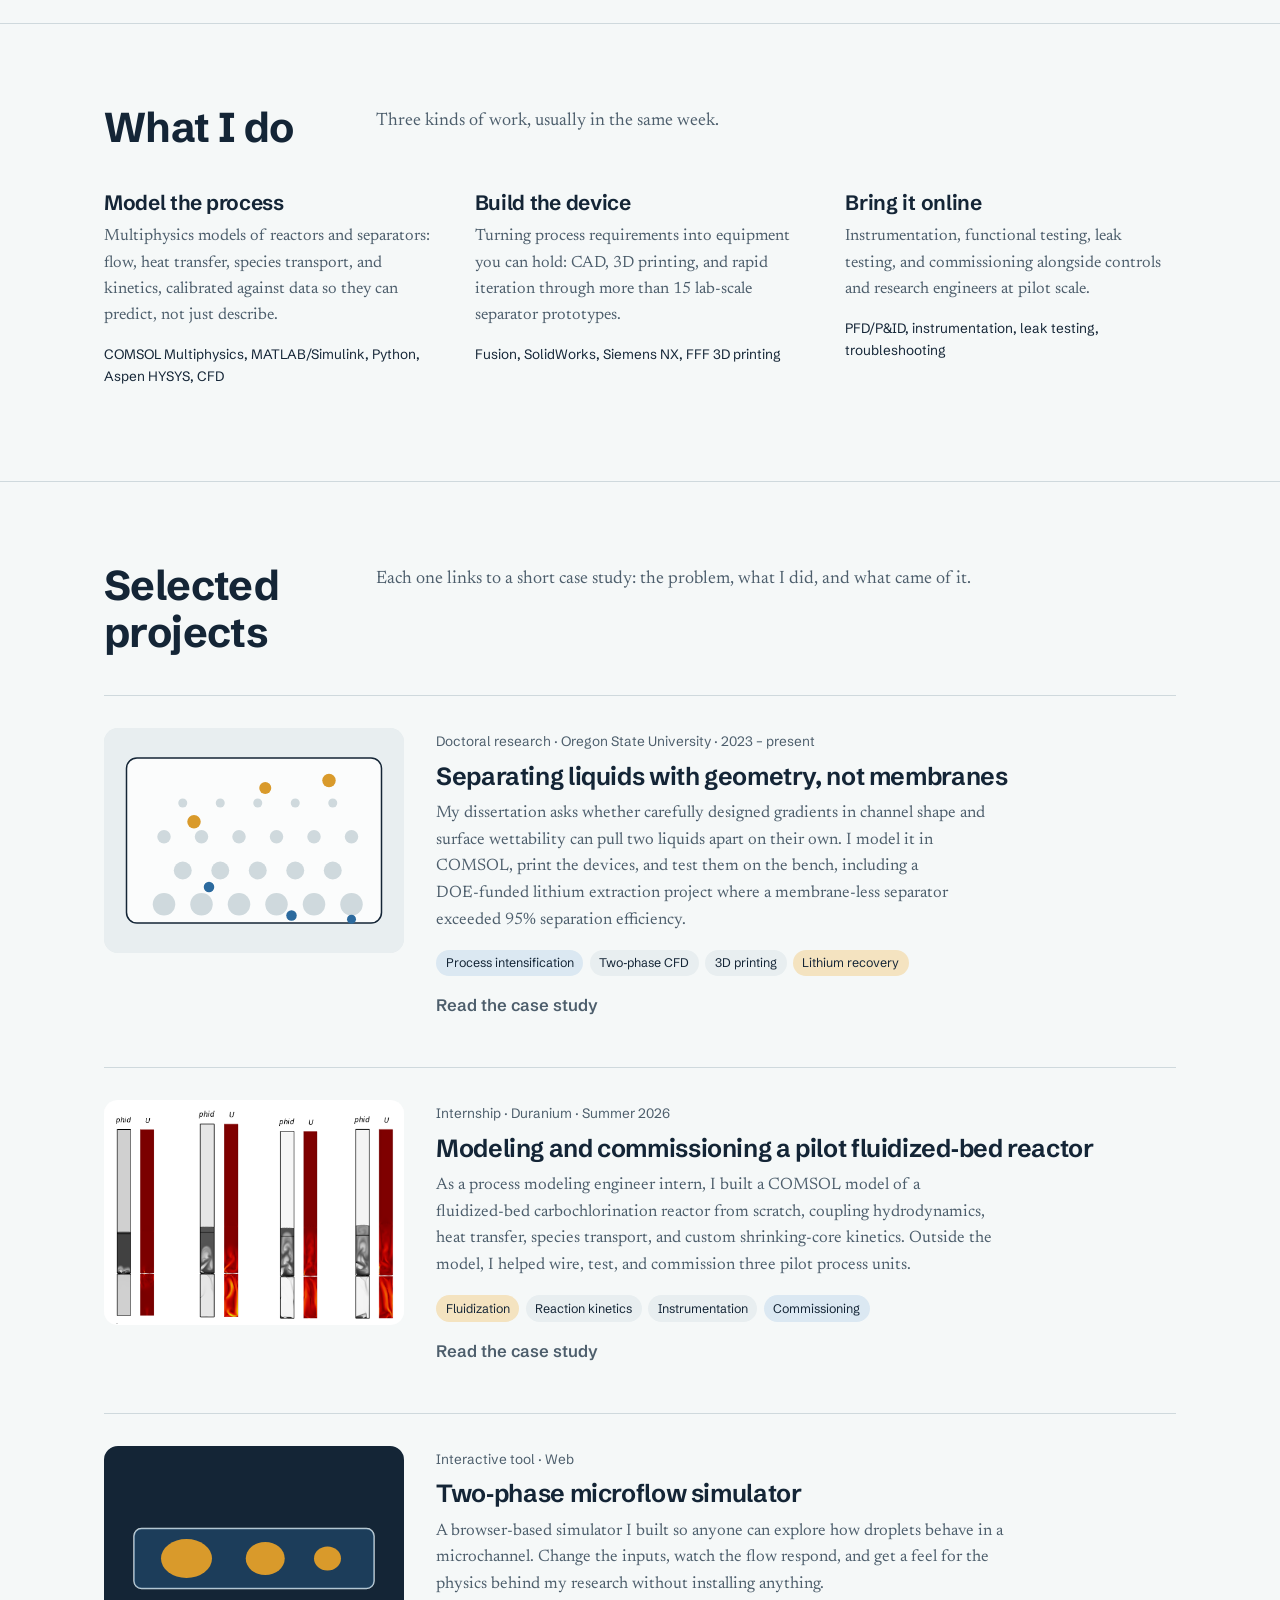
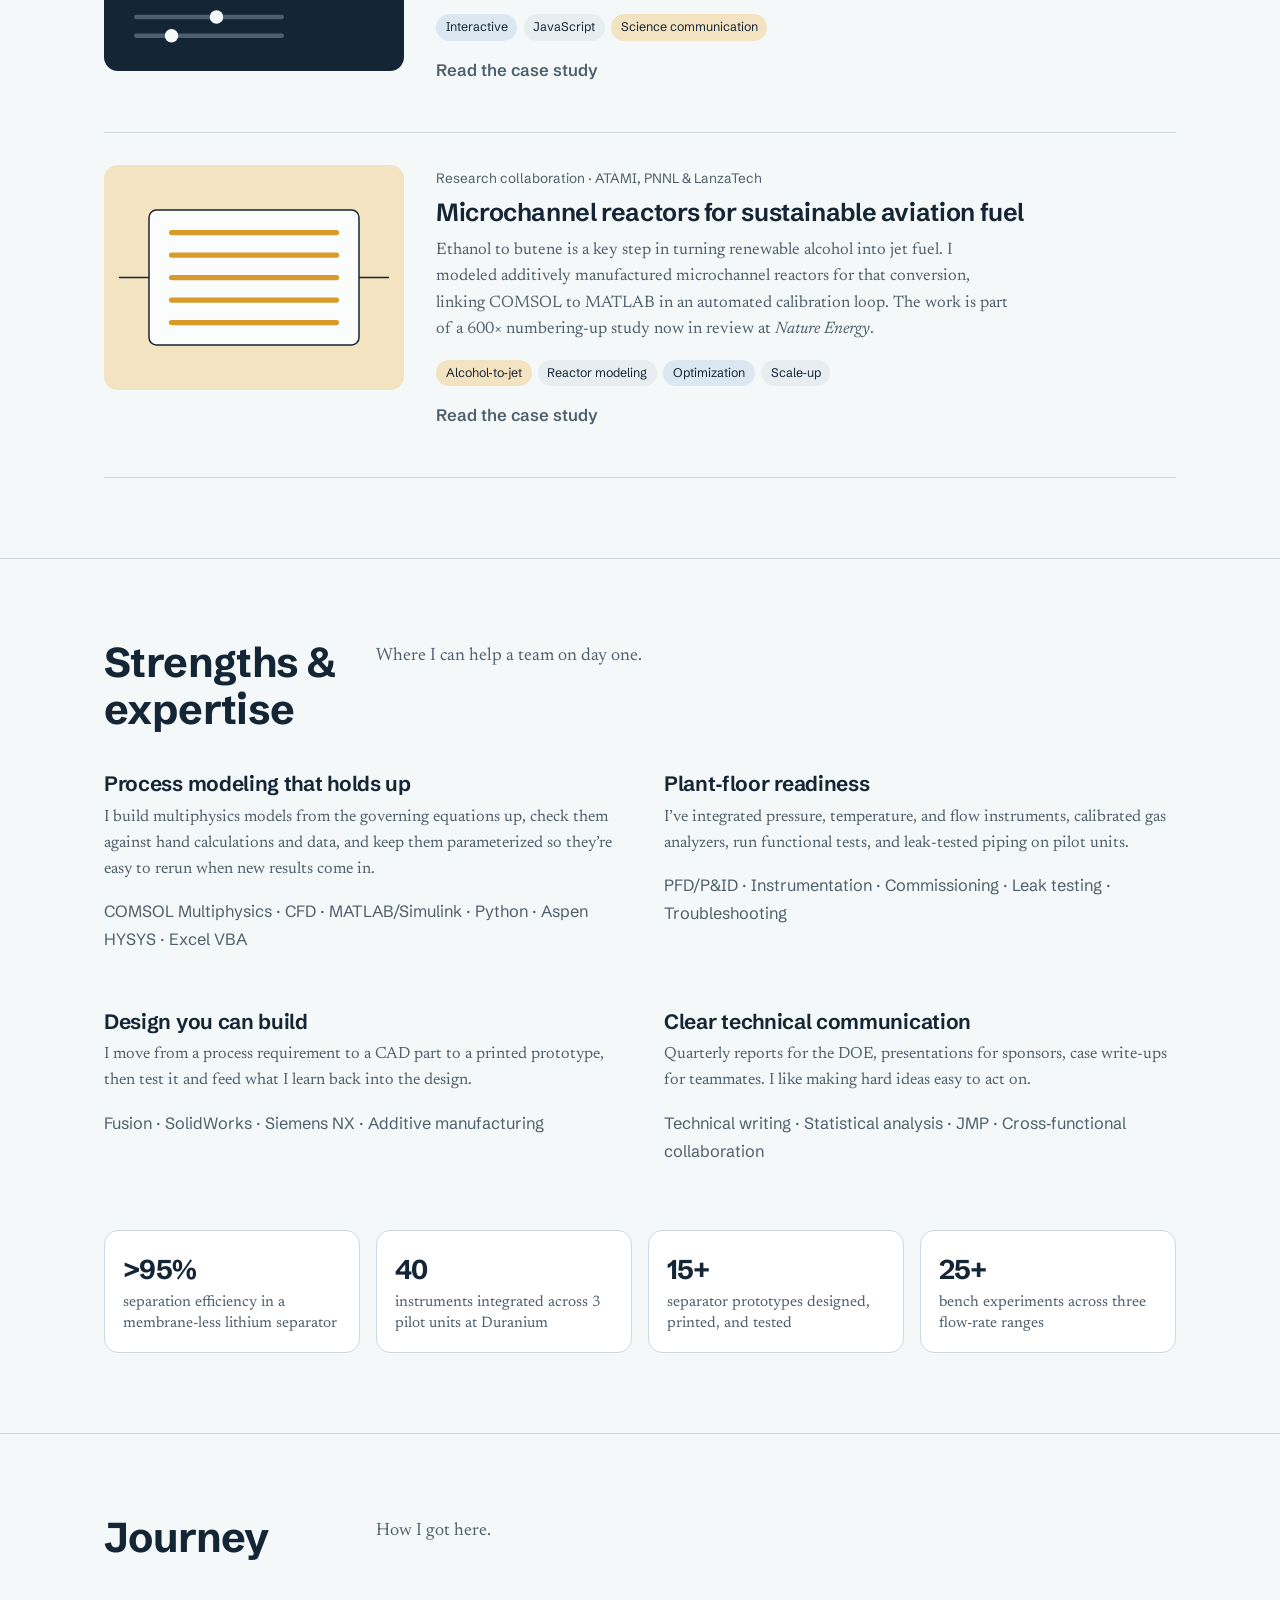
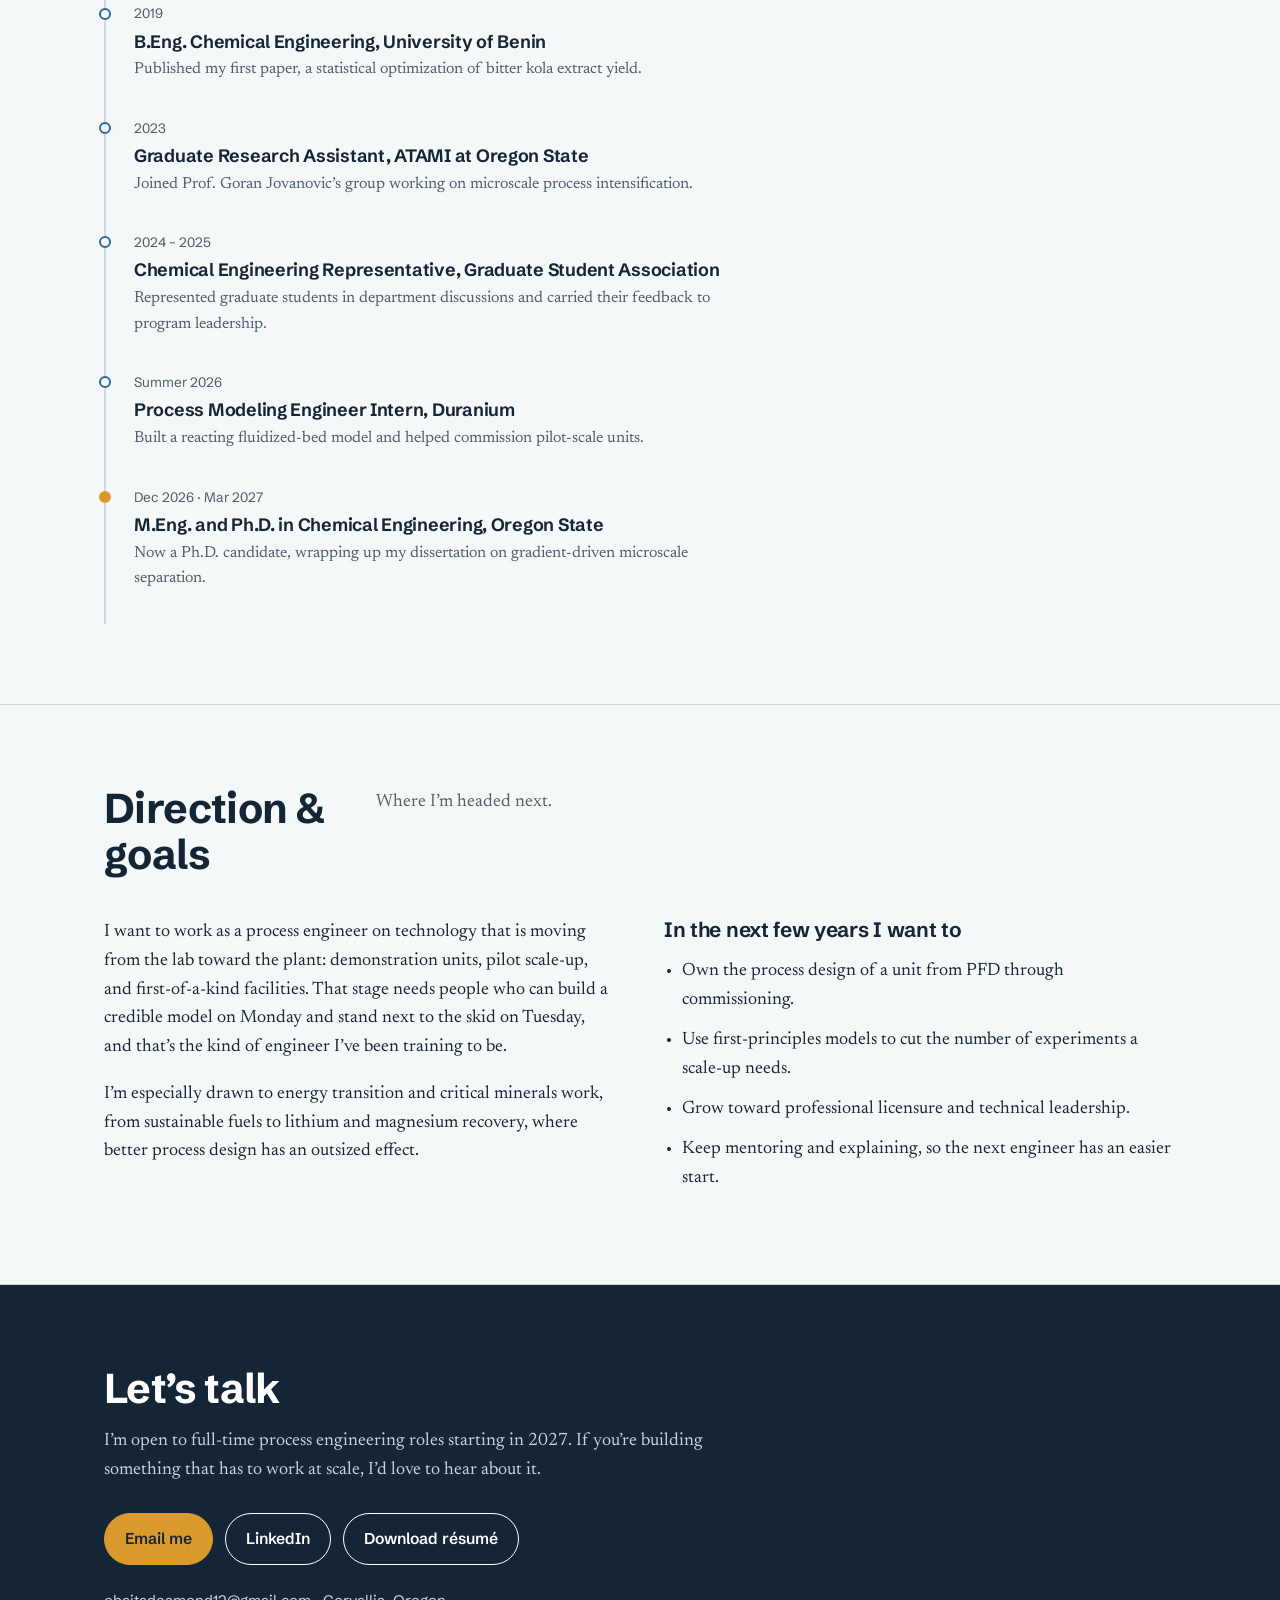
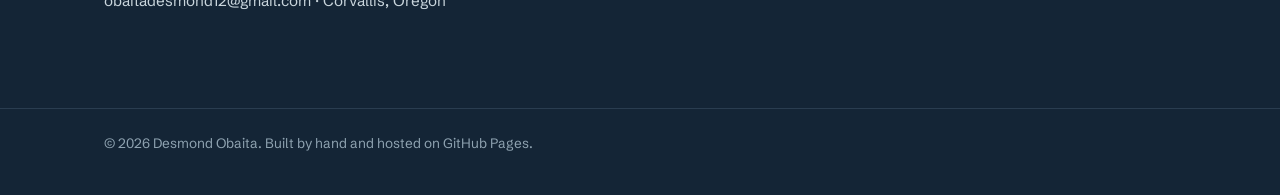
==== commit 060723cb: "grouped changes" ====
--- a/index.html
+++ b/index.html
@@ -37,22 +37,18 @@
   <section class="hero">
     <div class="wrap">
       <div>
-        <h1>Hi! I’m Desmond.</h1>
-        <p class="lede">I’m a chemical engineer who builds process models from first principles, then takes them off the screen and into hardware: 3D‑printed separators, microchannel reactors, and pilot plants.</p>
-        <p class="sub">Ph.D. candidate at Oregon State University, finishing in March 2027. I’m looking for process engineering roles where modeling and the plant floor meet.</p>
+        <h1>Hi, I’m Desmond Obaita.</h1>
+        <p class="lede">I build process models from first principles, then takes them off the screen and into hardware: 3D‑printed separators, microchannel reactors, and pilot plants. I like turning messy problems into clear answers</p>
+        <p class="sub">Ph.D. candidate at Oregon State University (expected March 2027). I’m looking for process engineering roles where modeling and the plant floor meet.</p>
         <div class="cta-row">
           <a class="btn primary" href="#work">See my projects</a>
-          <!-- EDIT: replace with your live simulator URL -->
-          <a class="btn" href="https://YOUR-GITHUB-USERNAME.github.io/two-phase-simulator/">Try my two‑phase simulator</a>
+        
+          <a class="btn" href="https://desmond-obaita.github.io/microflow-simulator/">Try my two‑phase simulator</a>
         </div>
       </div>
       <figure class="channel">
-        <canvas id="channel" role="img" aria-label="Animated sketch of a pin-plate separator: mixed amber and blue droplets enter on the left. Amber organic droplets drift toward the wide gaps at the top outlet, blue aqueous droplets toward the narrow gaps at the bottom outlet."></canvas>
-        <figcaption>
-          <span><i class="dot or"></i>Organic phase</span>
-          <span><i class="dot aq"></i>Aqueous phase</span>
-          <span>A sketch of my dissertation idea: let geometry do the separating.</span>
-        </figcaption>
+        <img src="assets/img/sloped_pin_plate.jpeg" alt="3D-printed sloped pin plate separator">
+        <figcaption>My 3D‑printed sloped pin plate, where geometry does the separating.</figcaption>
       </figure>
     </div>
   </section>
@@ -61,12 +57,12 @@
   <section class="block" id="about">
     <div class="wrap">
       <div class="about">
-        <!-- EDIT: replace this div with <img class="portrait" src="assets/img/headshot.jpg" alt="Desmond Obaita"> -->
-        <div class="portrait">Your headshot goes here<br>(assets/img/headshot.jpg)</div>
+        
+        <img class="portrait" src="assets/img/headshot.jpg" alt="Portrait of Desmond Obaita">
         <div>
           <h2>Who I am</h2>
-          <p style="margin-top:1.2rem">I studied chemical engineering at the University of Benin in Nigeria, and that path has since carried me to Corvallis, Oregon, where I’m completing a Ph.D. and an M.Eng. at Oregon State. Along the way I’ve learned that the most interesting problems sit between the equations and the equipment.</p>
-          <p>I’m the person who will happily spend a week chasing down why a simulation won’t converge, checking the interface thickness, then the mesh, then the inlet velocity, then the contact angle, until one parameter finally gives. I enjoy that kind of methodical detective work, and I enjoy explaining what I found just as much.</p>
+          <p style="margin-top:1.2rem">The best engineers aren’t always the most decorated. They’re the ones curious enough to ask the right questions and disciplined enough to do the work right. That’s the engineer I want to be, whether I’m picking up a new tool, learning a new method, or walking into an unfamiliar system.</p>
+          <p>I’ve spent most of my life chasing excellence in classrooms and research labs. Now I want to put that drive, optimism, and leadership experience to work on process intensification: making chemical processes smaller, cleaner, and more efficient so industries can grow without costing the planet as much.</p>
 
           <div class="values">
             <div>
--- a/assets/css/style.css
+++ b/assets/css/style.css
@@ -263,3 +263,11 @@
   .case-body .wrap { grid-template-columns: 1fr; }
   .case-body aside { position: static; display: none; }
 }
+/* Photos */
+.channel img { width: 100%; aspect-ratio: 4 / 3; object-fit: cover; display: block; }
+
+img.portrait {
+  padding: 0;                  /* removes the grey border left from the placeholder */
+  object-fit: cover;           /* fills the frame without stretching */
+  object-position: center top; /* keeps your face in view if it crops */
+}
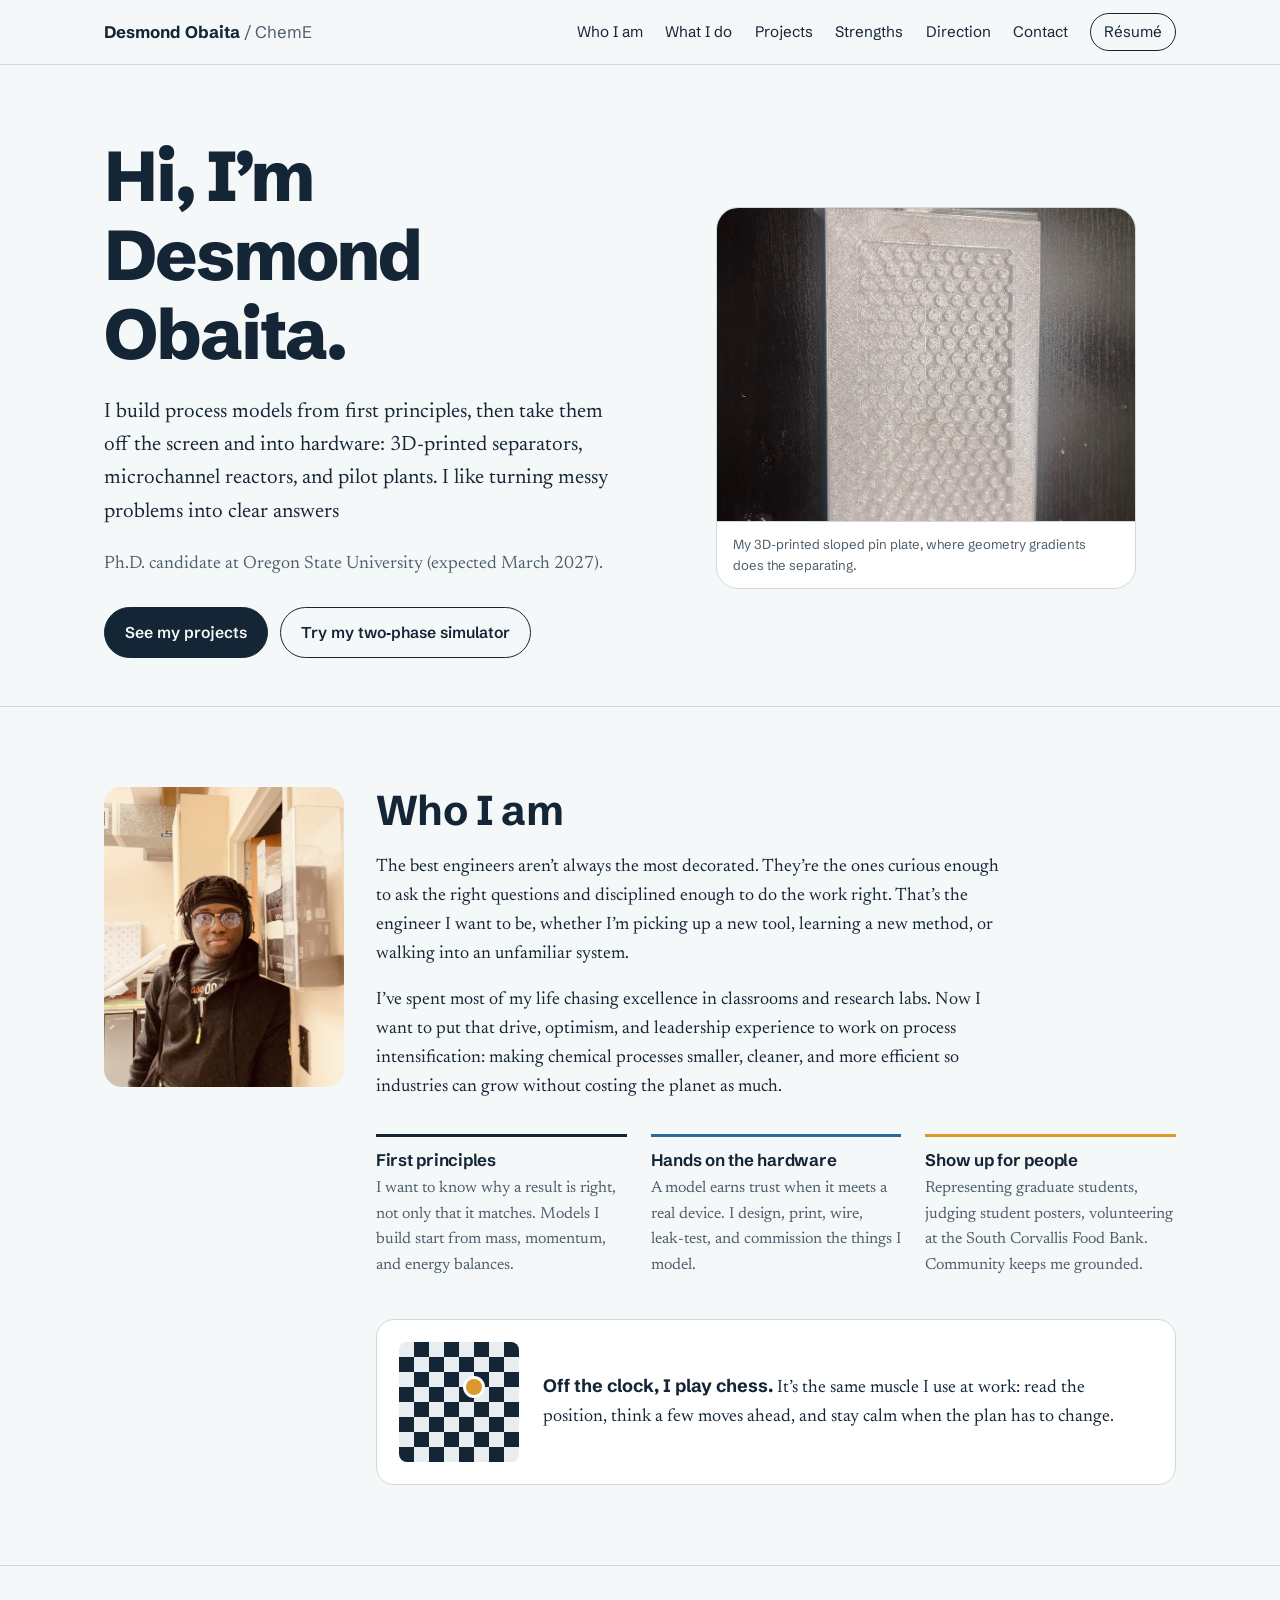
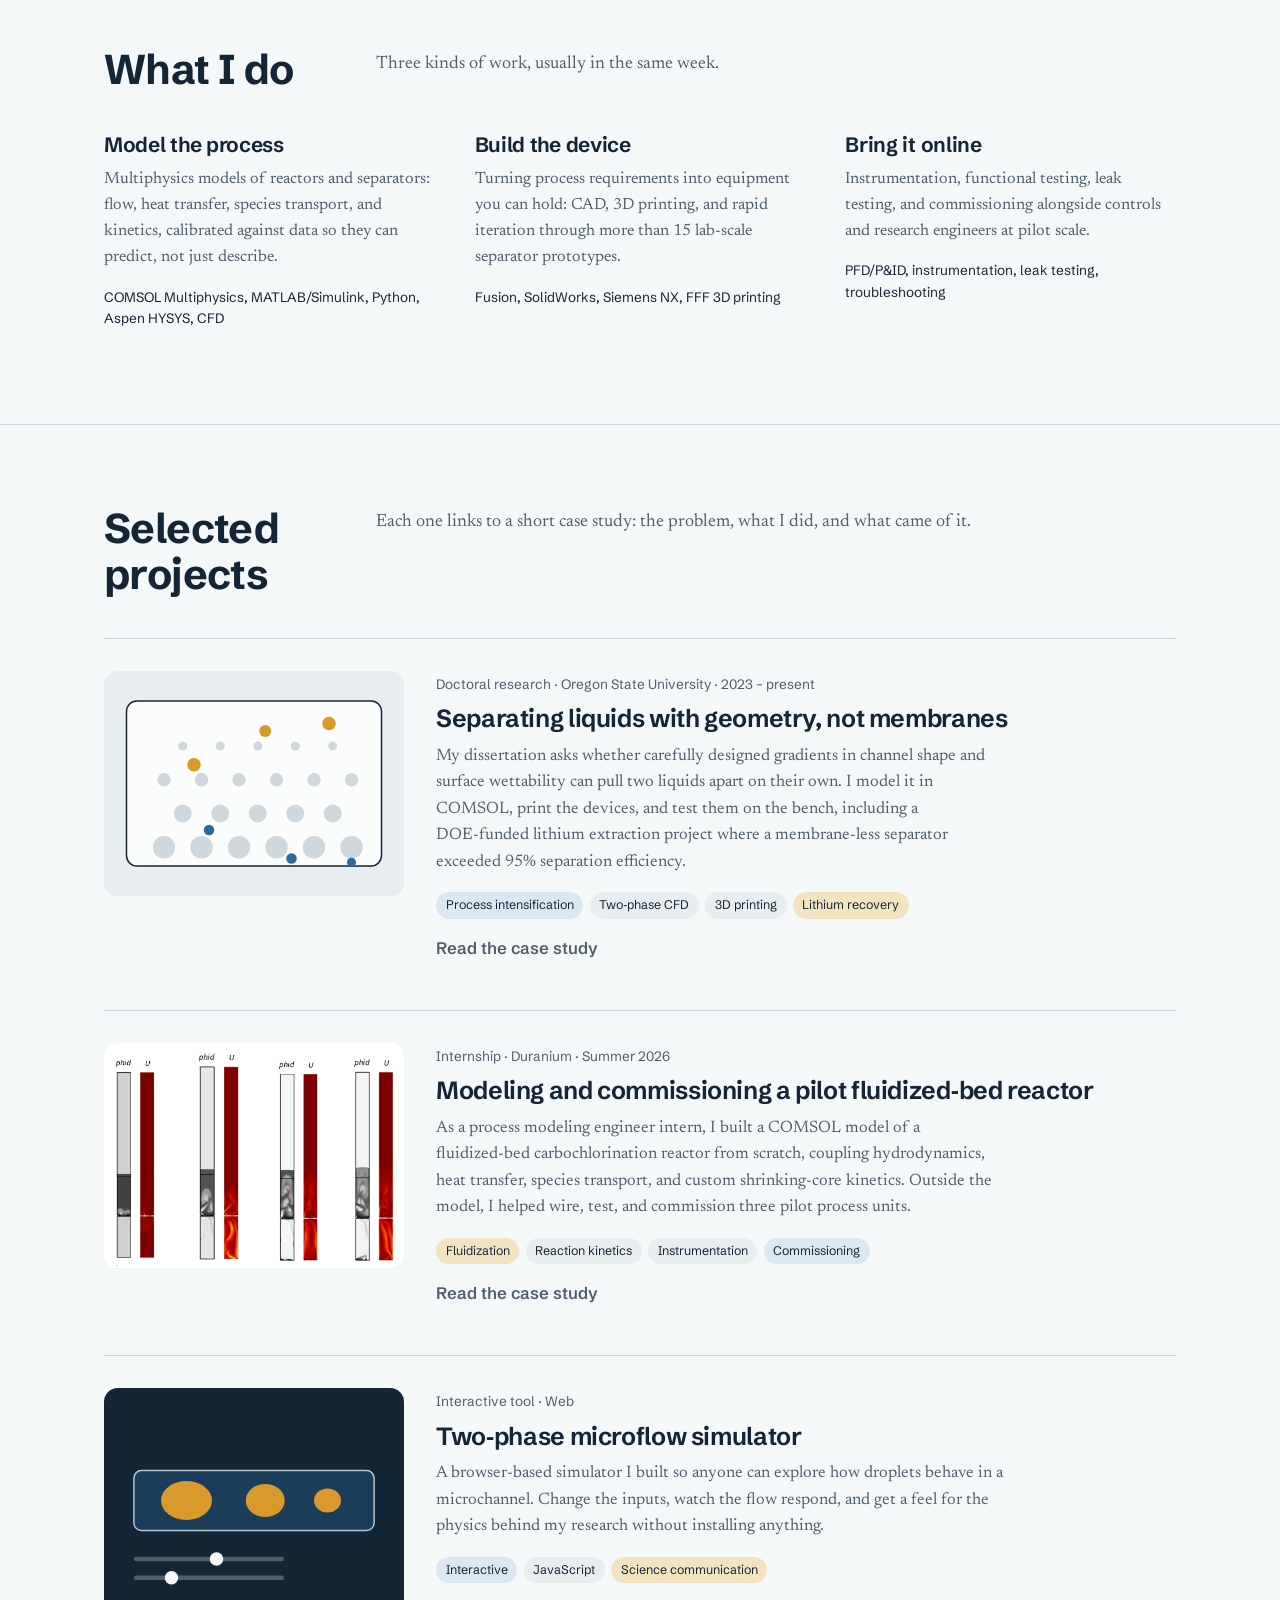
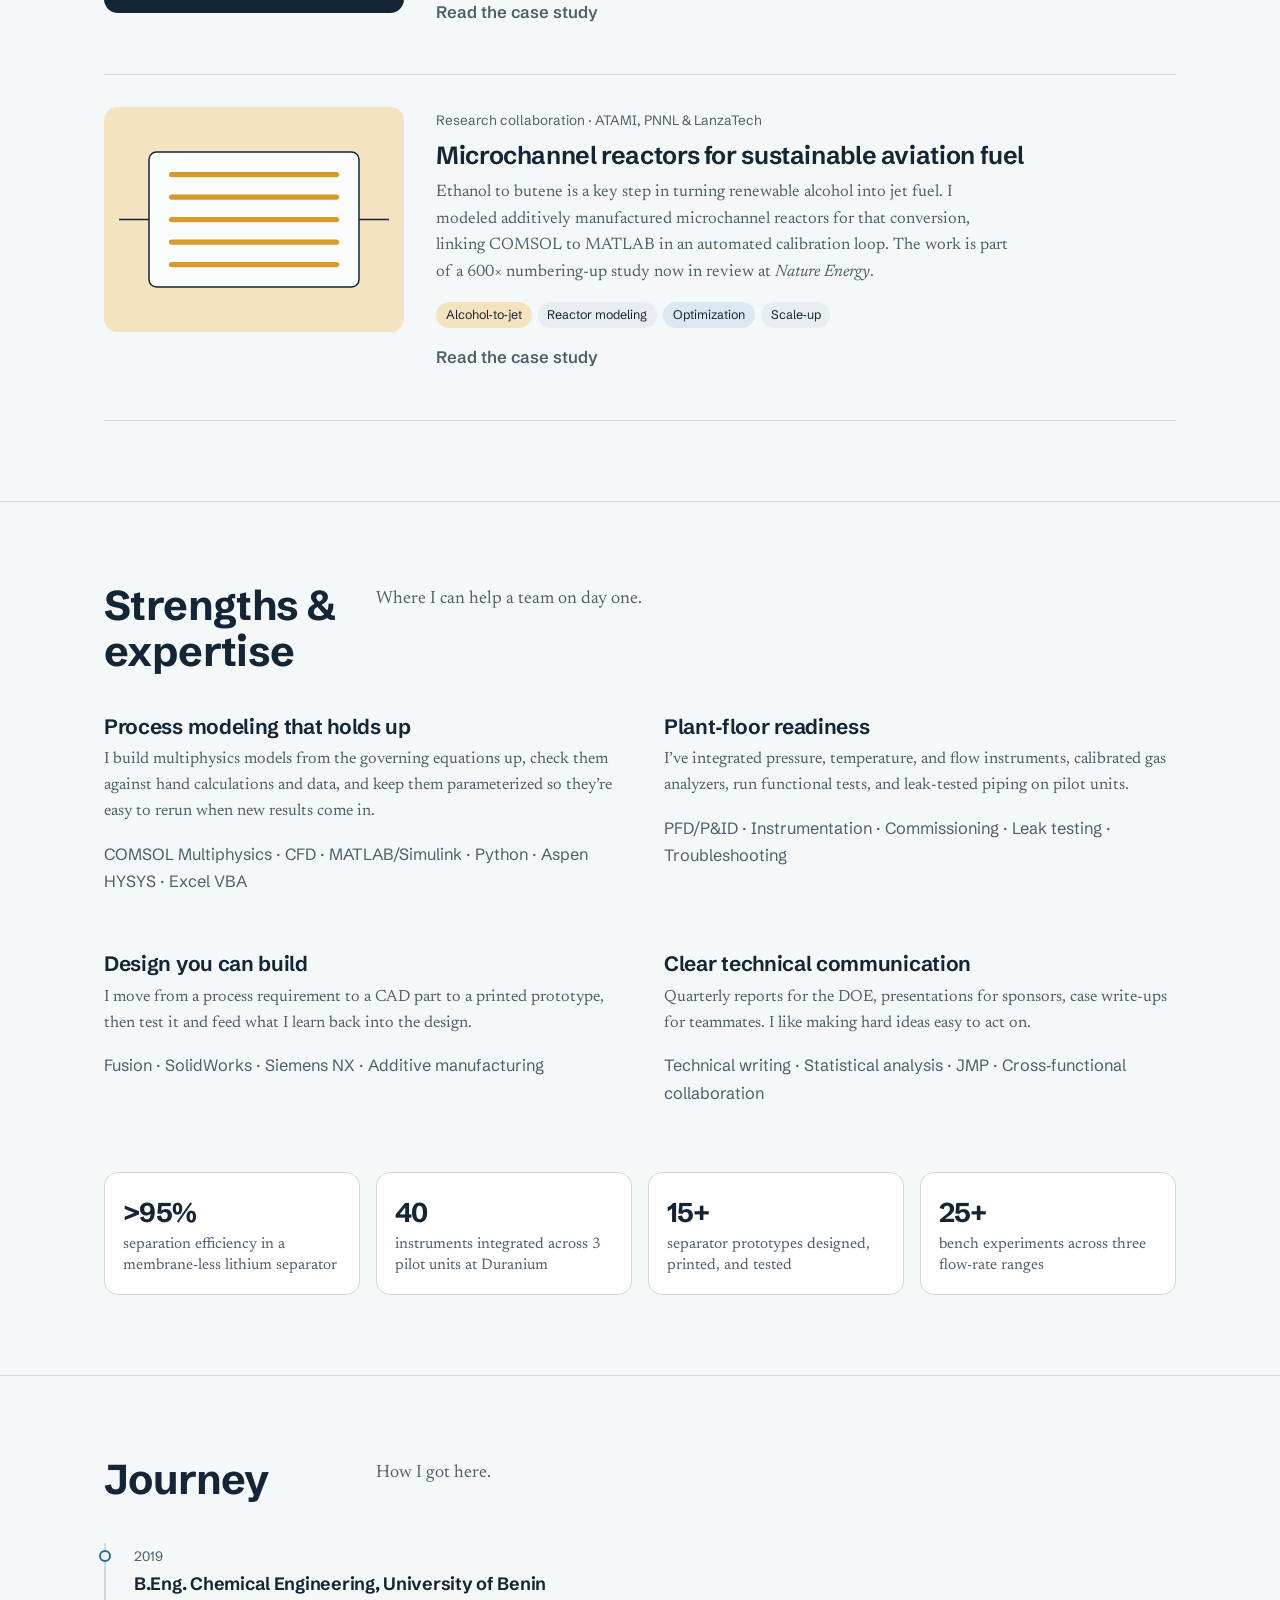
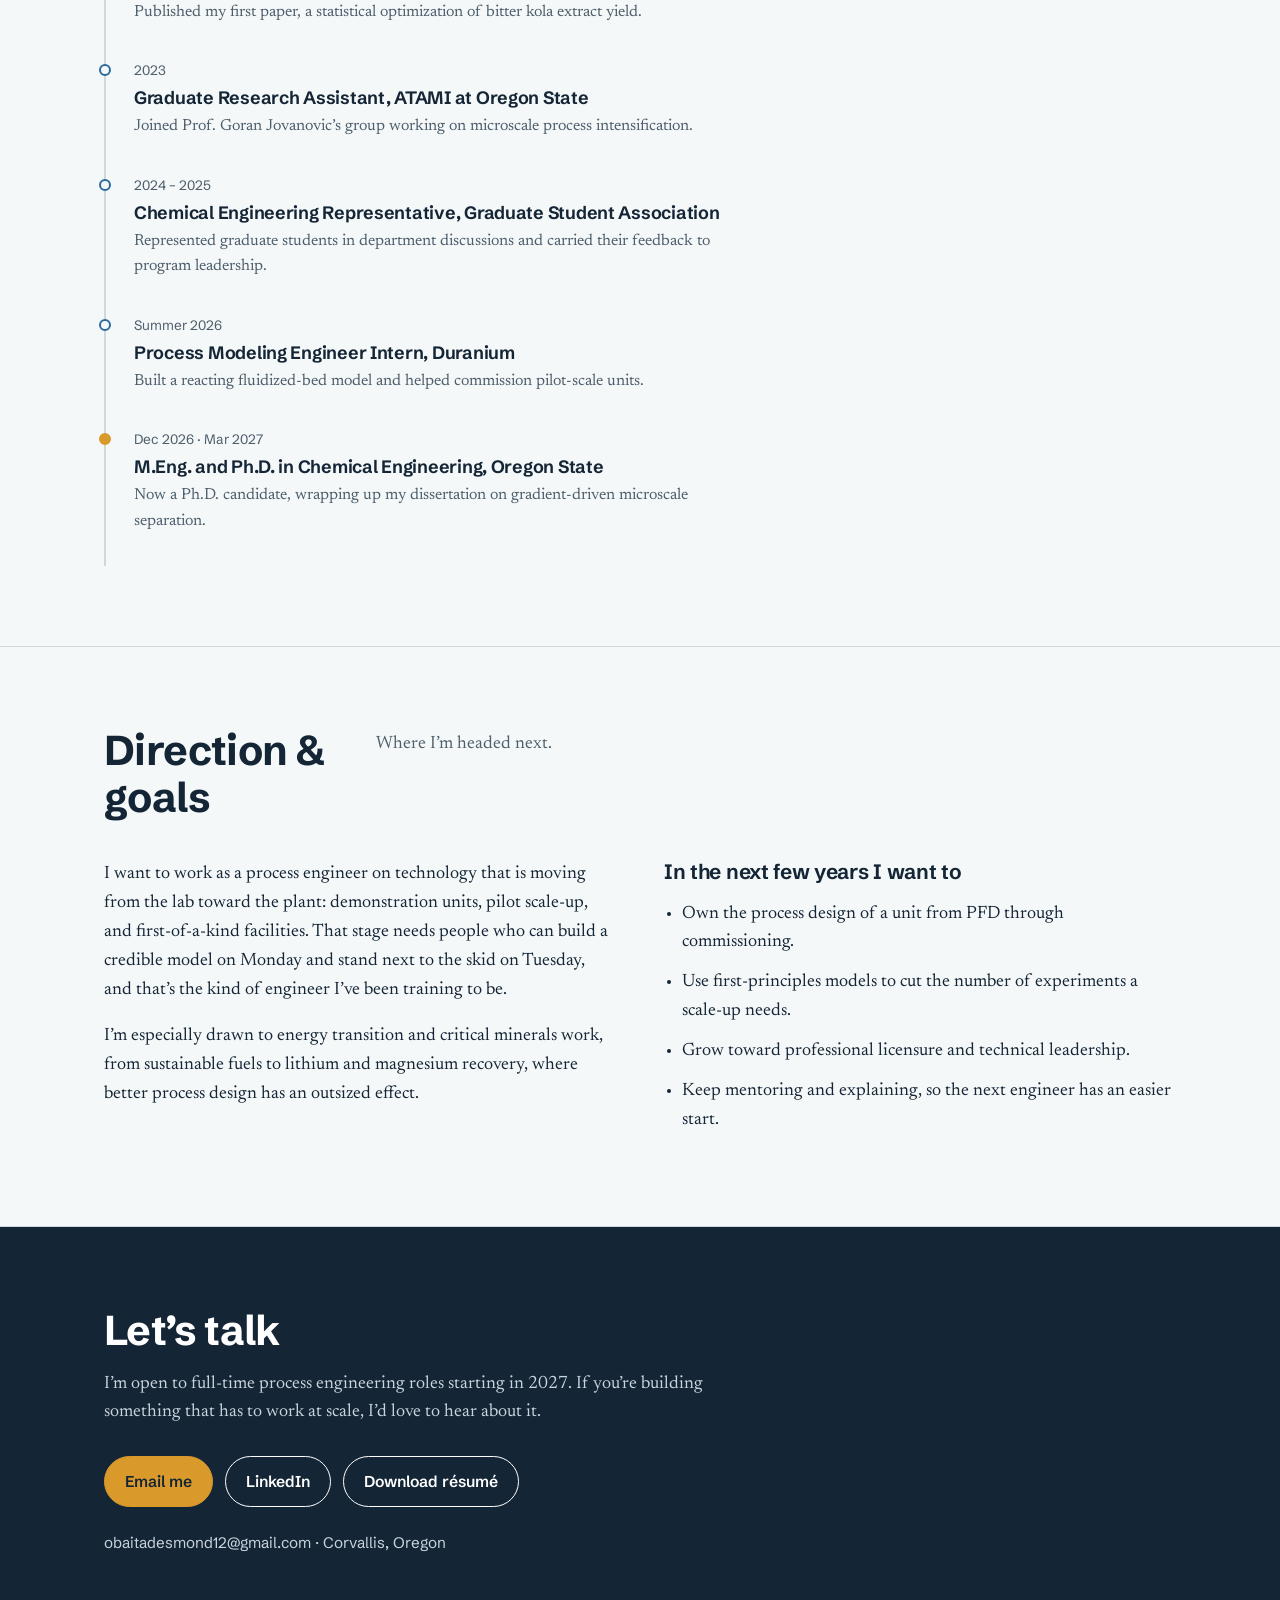
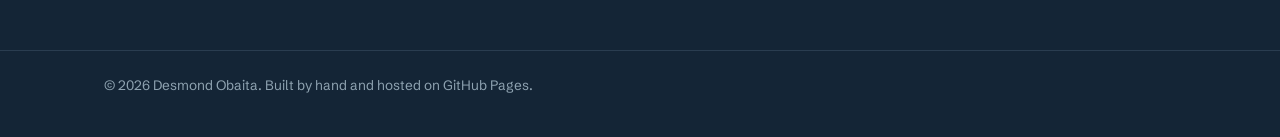
==== commit c0cbfe04: "more-changes" ====
--- a/index.html
+++ b/index.html
@@ -4,7 +4,7 @@
   <meta charset="utf-8">
   <meta name="viewport" content="width=device-width, initial-scale=1">
   <title>Desmond Obaita — Chemical Engineer</title>
-  <meta name="description" content="Desmond Obaita is a chemical engineer who models, builds, and commissions process equipment, from microscale separators to pilot-scale fluidized beds.">
+  <meta name="description" content="Desmond Obaita is a chemical engineer who models and builds. From microscale separators to pilot-scale reactors.">
   <meta property="og:title" content="Desmond Obaita — Chemical Engineer">
   <meta property="og:description" content="Process modeling, microscale process intensification, and hands-on commissioning.">
   <link rel="preconnect" href="https://fonts.googleapis.com">
@@ -38,8 +38,8 @@
     <div class="wrap">
       <div>
         <h1>Hi, I’m Desmond Obaita.</h1>
-        <p class="lede">I build process models from first principles, then takes them off the screen and into hardware: 3D‑printed separators, microchannel reactors, and pilot plants. I like turning messy problems into clear answers</p>
-        <p class="sub">Ph.D. candidate at Oregon State University (expected March 2027). I’m looking for process engineering roles where modeling and the plant floor meet.</p>
+        <p class="lede">I build process models from first principles, then take them off the screen and into hardware: 3D‑printed separators, microchannel reactors, and pilot plants. I like turning messy problems into clear answers</p>
+        <p class="sub">Ph.D. candidate at Oregon State University (expected March 2027).</p>
         <div class="cta-row">
           <a class="btn primary" href="#work">See my projects</a>
         
@@ -48,7 +48,7 @@
       </div>
       <figure class="channel">
         <img src="assets/img/sloped_pin_plate.jpeg" alt="3D-printed sloped pin plate separator">
-        <figcaption>My 3D‑printed sloped pin plate, where geometry does the separating.</figcaption>
+        <figcaption>My 3D‑printed sloped pin plate, where geometry gradients does the separating.</figcaption>
       </figure>
     </div>
   </section>
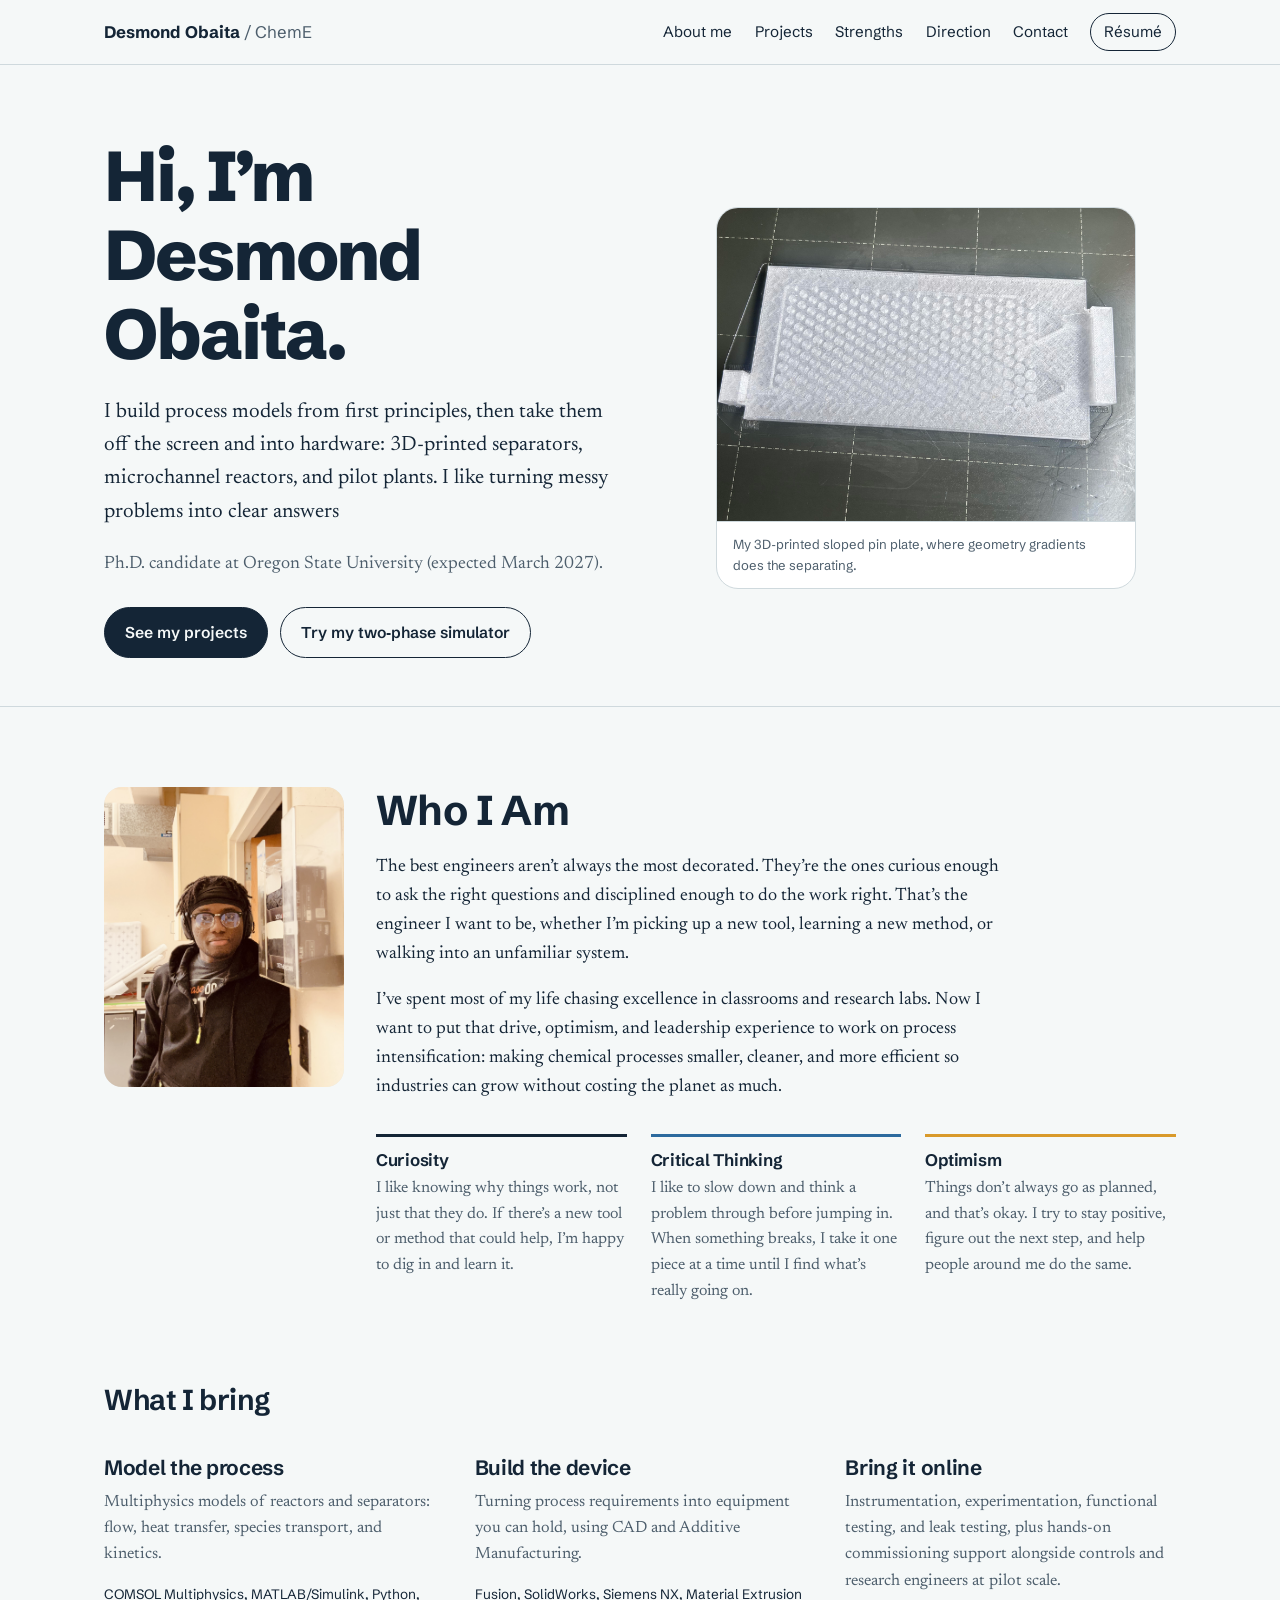
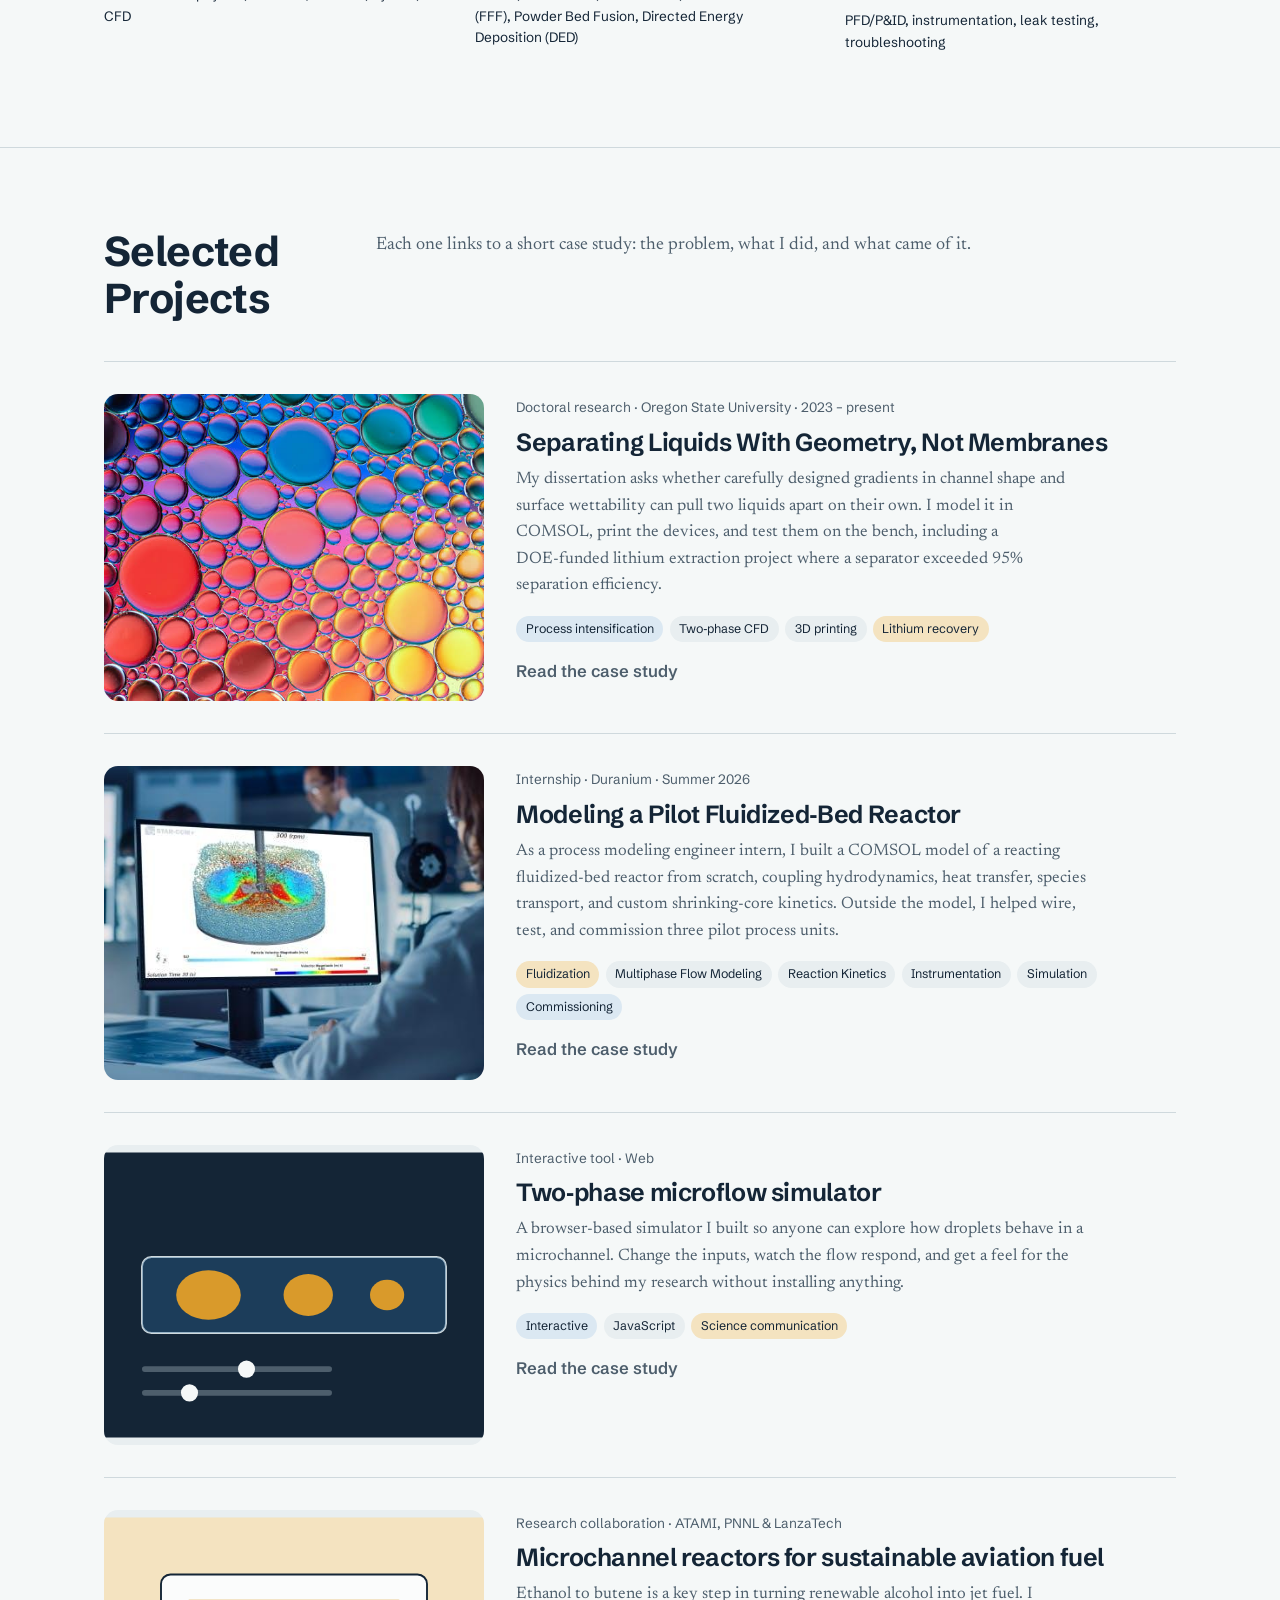
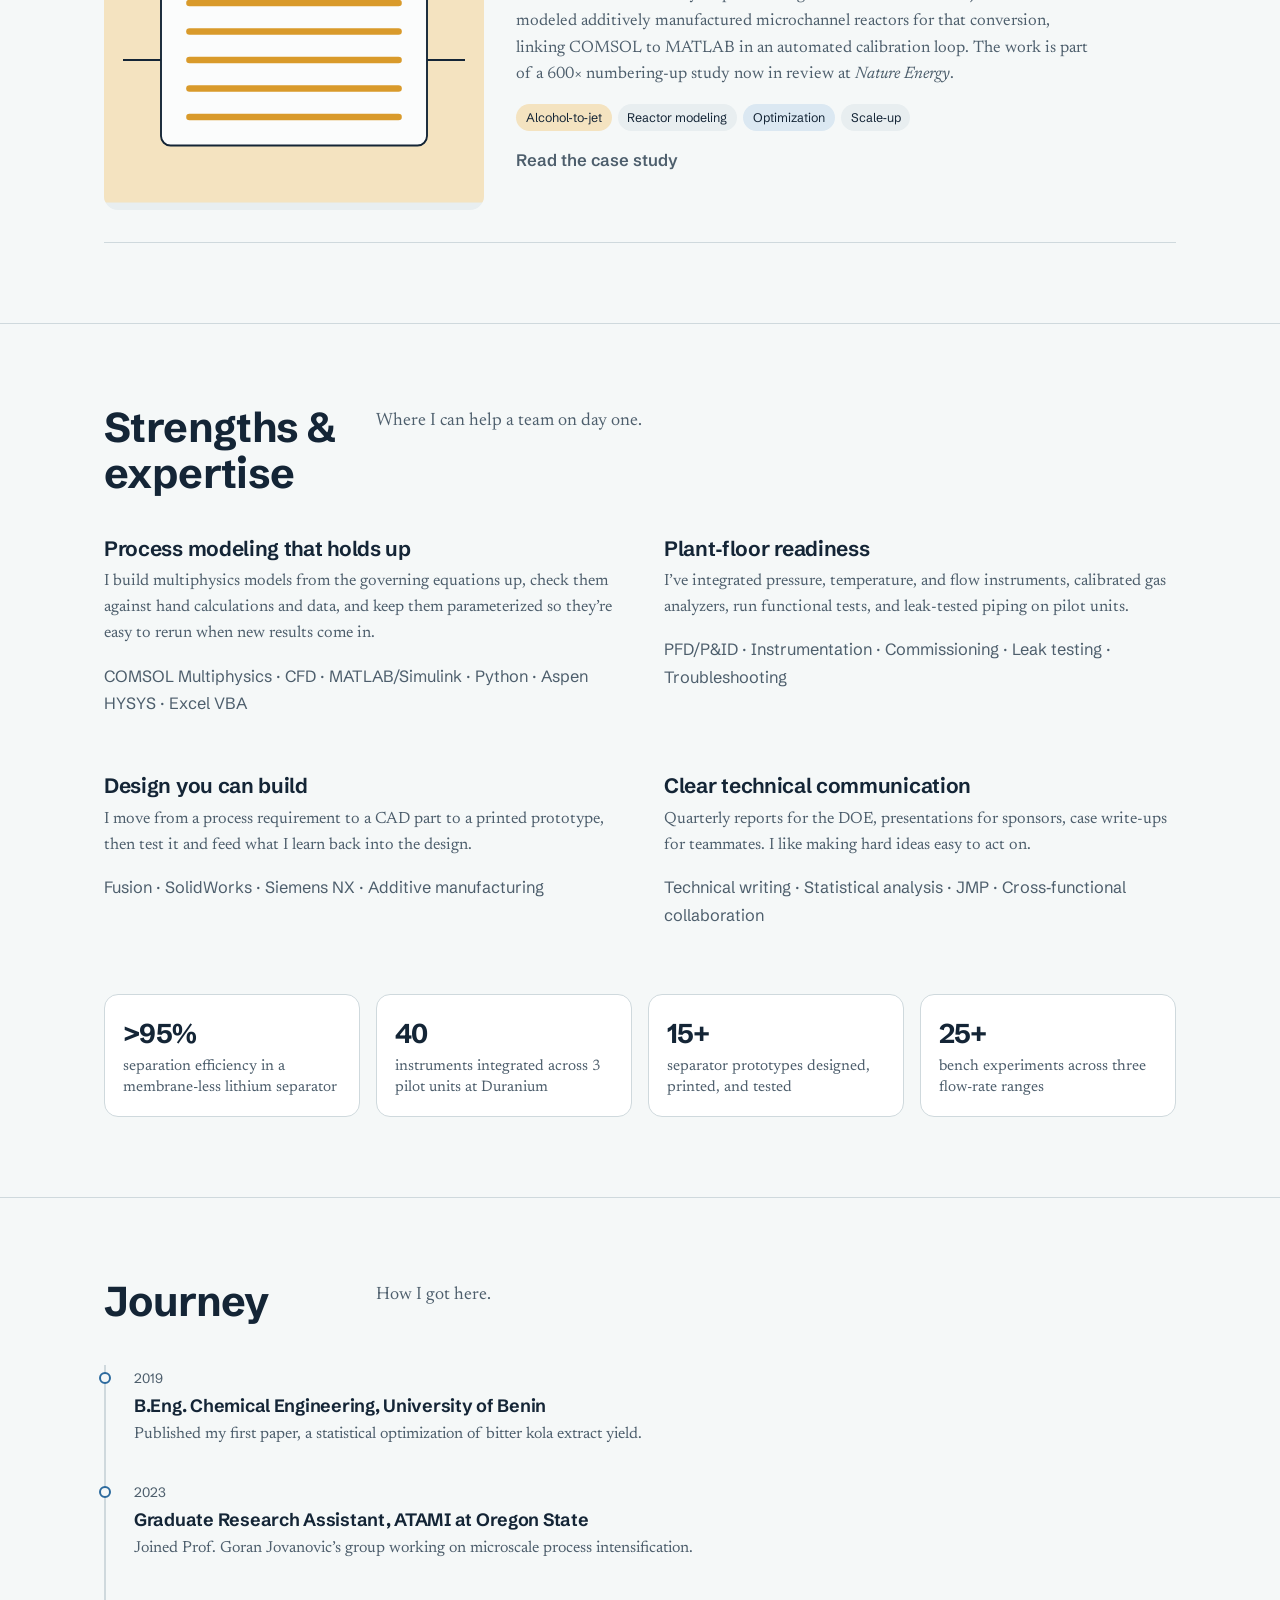
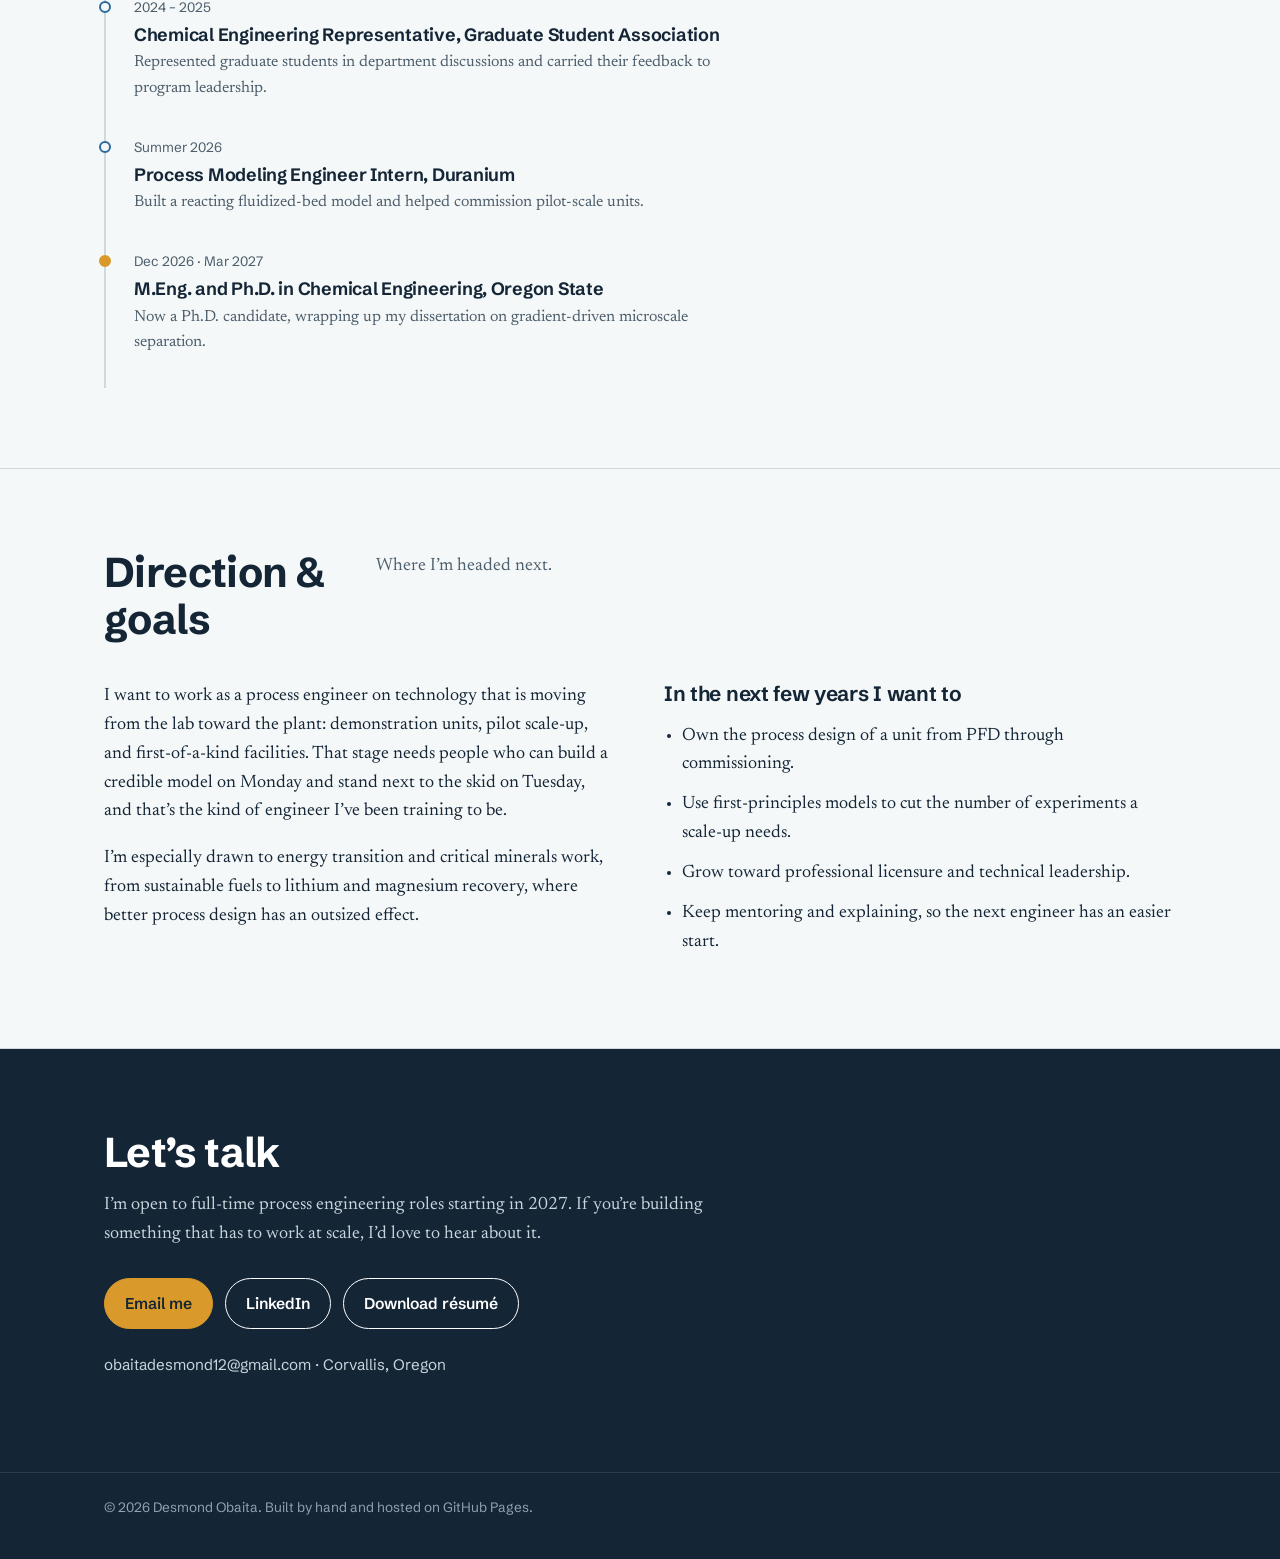
==== commit 5f028a37: "Overhaul Changes" ====
--- a/index.html
+++ b/index.html
@@ -6,7 +6,7 @@
   <title>Desmond Obaita — Chemical Engineer</title>
   <meta name="description" content="Desmond Obaita is a chemical engineer who models and builds. From microscale separators to pilot-scale reactors.">
   <meta property="og:title" content="Desmond Obaita — Chemical Engineer">
-  <meta property="og:description" content="Process modeling, microscale process intensification, and hands-on commissioning.">
+  <meta property="og:description" content="Process modeling and microscale process intensification.">
   <link rel="preconnect" href="https://fonts.googleapis.com">
   <link rel="preconnect" href="https://fonts.gstatic.com" crossorigin>
   <link href="https://fonts.googleapis.com/css2?family=Newsreader:ital,opsz,wght@0,6..72,400;0,6..72,500;1,6..72,400&family=Schibsted+Grotesk:wght@400;600;700;800&display=swap" rel="stylesheet">
@@ -19,8 +19,8 @@
     <a class="brand" href="#top">Desmond Obaita <span>/ ChemE</span></a>
     <button class="menu-toggle" aria-expanded="false" aria-controls="nav">Menu</button>
     <nav class="nav" id="nav" aria-label="Main">
-      <a href="#about">Who I am</a>
-      <a href="#do">What I do</a>
+      <a href="#about">About me</a>
+      <!--<a href="#do">What I do</a> -->
       <a href="#work">Projects</a>
       <a href="#strengths">Strengths</a>
       <a href="#direction">Direction</a>
@@ -47,7 +47,7 @@
         </div>
       </div>
       <figure class="channel">
-        <img src="assets/img/sloped_pin_plate.jpeg" alt="3D-printed sloped pin plate separator">
+        <img src="assets/img/sloped_pin_plate.jpg" alt="3D-printed sloped pin plate separator">
         <figcaption>My 3D‑printed sloped pin plate, where geometry gradients does the separating.</figcaption>
       </figure>
     </div>
@@ -60,55 +60,55 @@
         
         <img class="portrait" src="assets/img/headshot.jpg" alt="Portrait of Desmond Obaita">
         <div>
-          <h2>Who I am</h2>
+          <h2>Who I Am</h2>
           <p style="margin-top:1.2rem">The best engineers aren’t always the most decorated. They’re the ones curious enough to ask the right questions and disciplined enough to do the work right. That’s the engineer I want to be, whether I’m picking up a new tool, learning a new method, or walking into an unfamiliar system.</p>
           <p>I’ve spent most of my life chasing excellence in classrooms and research labs. Now I want to put that drive, optimism, and leadership experience to work on process intensification: making chemical processes smaller, cleaner, and more efficient so industries can grow without costing the planet as much.</p>
 
           <div class="values">
             <div>
-              <h3>First principles</h3>
-              <p>I want to know why a result is right, not only that it matches. Models I build start from mass, momentum, and energy balances.</p>
+              <h3>Curiosity</h3>
+              <p>I like knowing why things work, not just that they do. If there’s a new tool or method that could help, I’m happy to dig in and learn it.</p>
             </div>
             <div>
-              <h3>Hands on the hardware</h3>
-              <p>A model earns trust when it meets a real device. I design, print, wire, leak‑test, and commission the things I model.</p>
+              <h3>Critical Thinking</h3>
+              <p>I like to slow down and think a problem through before jumping in. When something breaks, I take it one piece at a time until I find what’s really going on.</p>
             </div>
             <div>
-              <h3>Show up for people</h3>
-              <p>Representing graduate students, judging student posters, volunteering at the South Corvallis Food Bank. Community keeps me grounded.</p>
+              <h3>Optimism</h3>
+              <p>Things don’t always go as planned, and that’s okay. I try to stay positive, figure out the next step, and help people around me do the same.</p>
             </div>
           </div>
 
-          <div class="chess">
+          <!-- <div class="chess">
             <div class="board" aria-hidden="true"></div>
             <p><strong style="font-family:var(--sans)">Off the clock, I play chess.</strong> It’s the same muscle I use at work: read the position, think a few moves ahead, and stay calm when the plan has to change.</p>
-          </div>
+          </div> -->
         </div>
       </div>
     </div>
   </section>
 
   <!-- WHAT I DO -->
-  <section class="block" id="do">
-    <div class="wrap">
-      <div class="section-head">
-        <h2>What I do</h2>
-        <p>Three kinds of work, usually in the same week.</p>
+  <section class="block continued" id="do">
+    <div class="wrap">
+      <div class="section-head">
+        <h3 class = "sub-head">What I bring</h3>
+        <!-- <p>Three kinds of work, usually in the same week.</p> -->
       </div>
       <div class="practice">
         <div>
           <h3>Model the process</h3>
-          <p>Multiphysics models of reactors and separators: flow, heat transfer, species transport, and kinetics, calibrated against data so they can predict, not just describe.</p>
-          <p class="tools">COMSOL Multiphysics, MATLAB/Simulink, Python, Aspen HYSYS, CFD</p>
+          <p>Multiphysics models of reactors and separators: flow, heat transfer, species transport, and kinetics.</p>
+          <p class="tools">COMSOL Multiphysics, MATLAB/Simulink, Python, CFD</p>
         </div>
         <div>
           <h3>Build the device</h3>
-          <p>Turning process requirements into equipment you can hold: CAD, 3D printing, and rapid iteration through more than 15 lab‑scale separator prototypes.</p>
-          <p class="tools">Fusion, SolidWorks, Siemens NX, FFF 3D printing</p>
+          <p>Turning process requirements into equipment you can hold, using CAD and Additive Manufacturing.</p>
+          <p class="tools">Fusion, SolidWorks, Siemens NX, Material Extrusion (FFF), Powder Bed Fusion, Directed Energy Deposition (DED)</p>
         </div>
         <div>
           <h3>Bring it online</h3>
-          <p>Instrumentation, functional testing, leak testing, and commissioning alongside controls and research engineers at pilot scale.</p>
+          <p>Instrumentation, experimentation, functional testing, and leak testing, plus hands‑on commissioning support alongside controls and research engineers at pilot scale.</p>
           <p class="tools">PFD/P&amp;ID, instrumentation, leak testing, troubleshooting</p>
         </div>
       </div>
@@ -119,42 +119,30 @@
   <section class="block" id="work">
     <div class="wrap">
       <div class="section-head">
-        <h2>Selected projects</h2>
+        <h2>Selected Projects</h2>
         <p>Each one links to a short case study: the problem, what I did, and what came of it.</p>
       </div>
       <div class="work-list">
 
         <a class="work-item" href="projects/thesis.html">
-          <div class="thumb">
-            <svg viewBox="0 0 400 300" aria-hidden="true">
-              <rect width="400" height="300" fill="#e8eef0"/>
-              <rect x="30" y="40" width="340" height="220" rx="14" fill="#fbfcfc" stroke="#142536" stroke-width="2"/>
-              <g fill="#cfd9dd">
-                <circle cx="80" cy="235" r="15"/><circle cx="130" cy="235" r="15"/><circle cx="180" cy="235" r="15"/><circle cx="230" cy="235" r="15"/><circle cx="280" cy="235" r="15"/><circle cx="330" cy="235" r="15"/>
-                <circle cx="105" cy="190" r="12"/><circle cx="155" cy="190" r="12"/><circle cx="205" cy="190" r="12"/><circle cx="255" cy="190" r="12"/><circle cx="305" cy="190" r="12"/>
-                <circle cx="80" cy="145" r="9"/><circle cx="130" cy="145" r="9"/><circle cx="180" cy="145" r="9"/><circle cx="230" cy="145" r="9"/><circle cx="280" cy="145" r="9"/><circle cx="330" cy="145" r="9"/>
-                <circle cx="105" cy="100" r="6"/><circle cx="155" cy="100" r="6"/><circle cx="205" cy="100" r="6"/><circle cx="255" cy="100" r="6"/><circle cx="305" cy="100" r="6"/>
-              </g>
-              <circle cx="120" cy="125" r="9" fill="#d99a2b"/><circle cx="215" cy="80" r="8" fill="#d99a2b"/><circle cx="300" cy="70" r="9" fill="#d99a2b"/>
-              <circle cx="140" cy="212" r="7" fill="#2c6a9e"/><circle cx="250" cy="250" r="7" fill="#2c6a9e"/><circle cx="330" cy="255" r="6" fill="#2c6a9e"/>
-            </svg>
-          </div>
+          <div class="thumb"><img src="assets/img/twophase.jpg"></div>
+            
           <div>
             <span class="meta">Doctoral research · Oregon State University · 2023 – present</span>
-            <h3>Separating liquids with geometry, not membranes</h3>
-            <p>My dissertation asks whether carefully designed gradients in channel shape and surface wettability can pull two liquids apart on their own. I model it in COMSOL, print the devices, and test them on the bench, including a DOE‑funded lithium extraction project where a membrane‑less separator exceeded 95% separation efficiency.</p>
+            <h3>Separating Liquids With Geometry, Not Membranes</h3>
+            <p>My dissertation asks whether carefully designed gradients in channel shape and surface wettability can pull two liquids apart on their own. I model it in COMSOL, print the devices, and test them on the bench, including a DOE‑funded lithium extraction project where a separator exceeded 95% separation efficiency.</p>
             <div class="tags"><span class="tag aq">Process intensification</span><span class="tag">Two‑phase CFD</span><span class="tag">3D printing</span><span class="tag or">Lithium recovery</span></div>
             <p class="read" style="margin-top:1rem">Read the case study</p>
           </div>
         </a>
 
         <a class="work-item" href="projects/duranium.html">
-          <div class="thumb"><img src="assets/img/duranium-cold-model.png" alt="Four snapshots of simulated solid volume fraction and gas velocity in a fluidized bed, showing the bed expanding and bubbling over one second."></div>
+          <div class="thumb"><img src="assets/img/simul_fluid_bed.jpg" alt="Fluidized bed reactor simulation"></div>
           <div>
             <span class="meta">Internship · Duranium · Summer 2026</span>
-            <h3>Modeling and commissioning a pilot fluidized‑bed reactor</h3>
-            <p>As a process modeling engineer intern, I built a COMSOL model of a fluidized‑bed carbochlorination reactor from scratch, coupling hydrodynamics, heat transfer, species transport, and custom shrinking‑core kinetics. Outside the model, I helped wire, test, and commission three pilot process units.</p>
-            <div class="tags"><span class="tag or">Fluidization</span><span class="tag">Reaction kinetics</span><span class="tag">Instrumentation</span><span class="tag aq">Commissioning</span></div>
+            <h3>Modeling a Pilot Fluidized‑Bed Reactor</h3>
+            <p>As a process modeling engineer intern, I built a COMSOL model of a reacting fluidized‑bed reactor from scratch, coupling hydrodynamics, heat transfer, species transport, and custom shrinking‑core kinetics. Outside the model, I helped wire, test, and commission three pilot process units.</p>
+            <div class="tags"><span class="tag or">Fluidization</span><span class="tag">Multiphase Flow Modeling</span><span class="tag">Reaction Kinetics</span><span class="tag">Instrumentation</span><span class="tag">Simulation</span><span class="tag aq">Commissioning</span></div>
             <p class="read" style="margin-top:1rem">Read the case study</p>
           </div>
         </a>
--- a/assets/css/style.css
+++ b/assets/css/style.css
@@ -1,6 +1,4 @@
-/* Desmond Obaita — portfolio
-   Palette is drawn from his two-phase work: an aqueous blue and an organic amber
-   separating on clean lab-glass white, with deep ink for text. */
+/* Desmond Obaita — portfolio */
 :root {
   --ink: #142536;
   --ink-soft: #4d5e6c;
@@ -271,3 +269,52 @@
   object-fit: cover;           /* fills the frame without stretching */
   object-position: center top; /* keeps your face in view if it crops */
 }
+
+/* "What I bring" continues the About me section */
+.block.continued { border-top: none; padding-top: 0; }
+.sub-head { font-size: 1.8rem; }
+
+/* Bigger project images: fill the full height of each project row */
+.work-item {
+  grid-template-columns: 380px 1fr;  /* wider image column (was 300px) */
+  align-items: stretch;              /* image column matches the text height */
+}
+.work-item .thumb {
+  aspect-ratio: auto;                /* drop the fixed 4:3 shape */
+  height: 100%;
+  min-height: 300px;
+}
+.work-item .thumb img { object-fit: cover; }
+
+/* On phones, keep a sensible shape when the image stacks above the text */
+@media (max-width: 820px) {
+  .work-item .thumb { aspect-ratio: 4 / 3; height: auto; min-height: 0; }
+}
+
+.work-item .thumb img { object-position: center 40%; }
+
+/* Case study header with a photo on the right */
+.case-hero-grid {
+  display: grid;
+  grid-template-columns: 1fr 340px;
+  gap: 1.7rem;
+  align-items: start;
+}
+.case-hero-fig { margin: 1rem 0 0; }            /* matches the title's top spacing */
+.case-hero-fig img {
+  width: 100%;
+  height: auto;                                /* taller image; adjust as you like */
+  object-fit: contain;
+  border-radius: 16px;
+  border: 1px solid var(--line);
+}
+.case-hero-fig figcaption { font-size: 0.8rem; color: var(--ink-soft); margin-top: 0.6rem; }
+.case-hero-grid .facts { grid-template-columns: repeat(2, 1fr); }
+@media (max-width: 820px) {
+  .case-hero-grid { grid-template-columns: 1fr; }
+  .case-hero-fig img { height: 260px; }
+}
+
+/* Team photo at the end of the Duranium case study */
+.team-photo { margin: 2.5rem 0 0; max-width: 760px; scroll-margin-top: 90px; }
+.team-photo img { width: 100%; border-radius: 14px; border: 1px solid var(--line); }
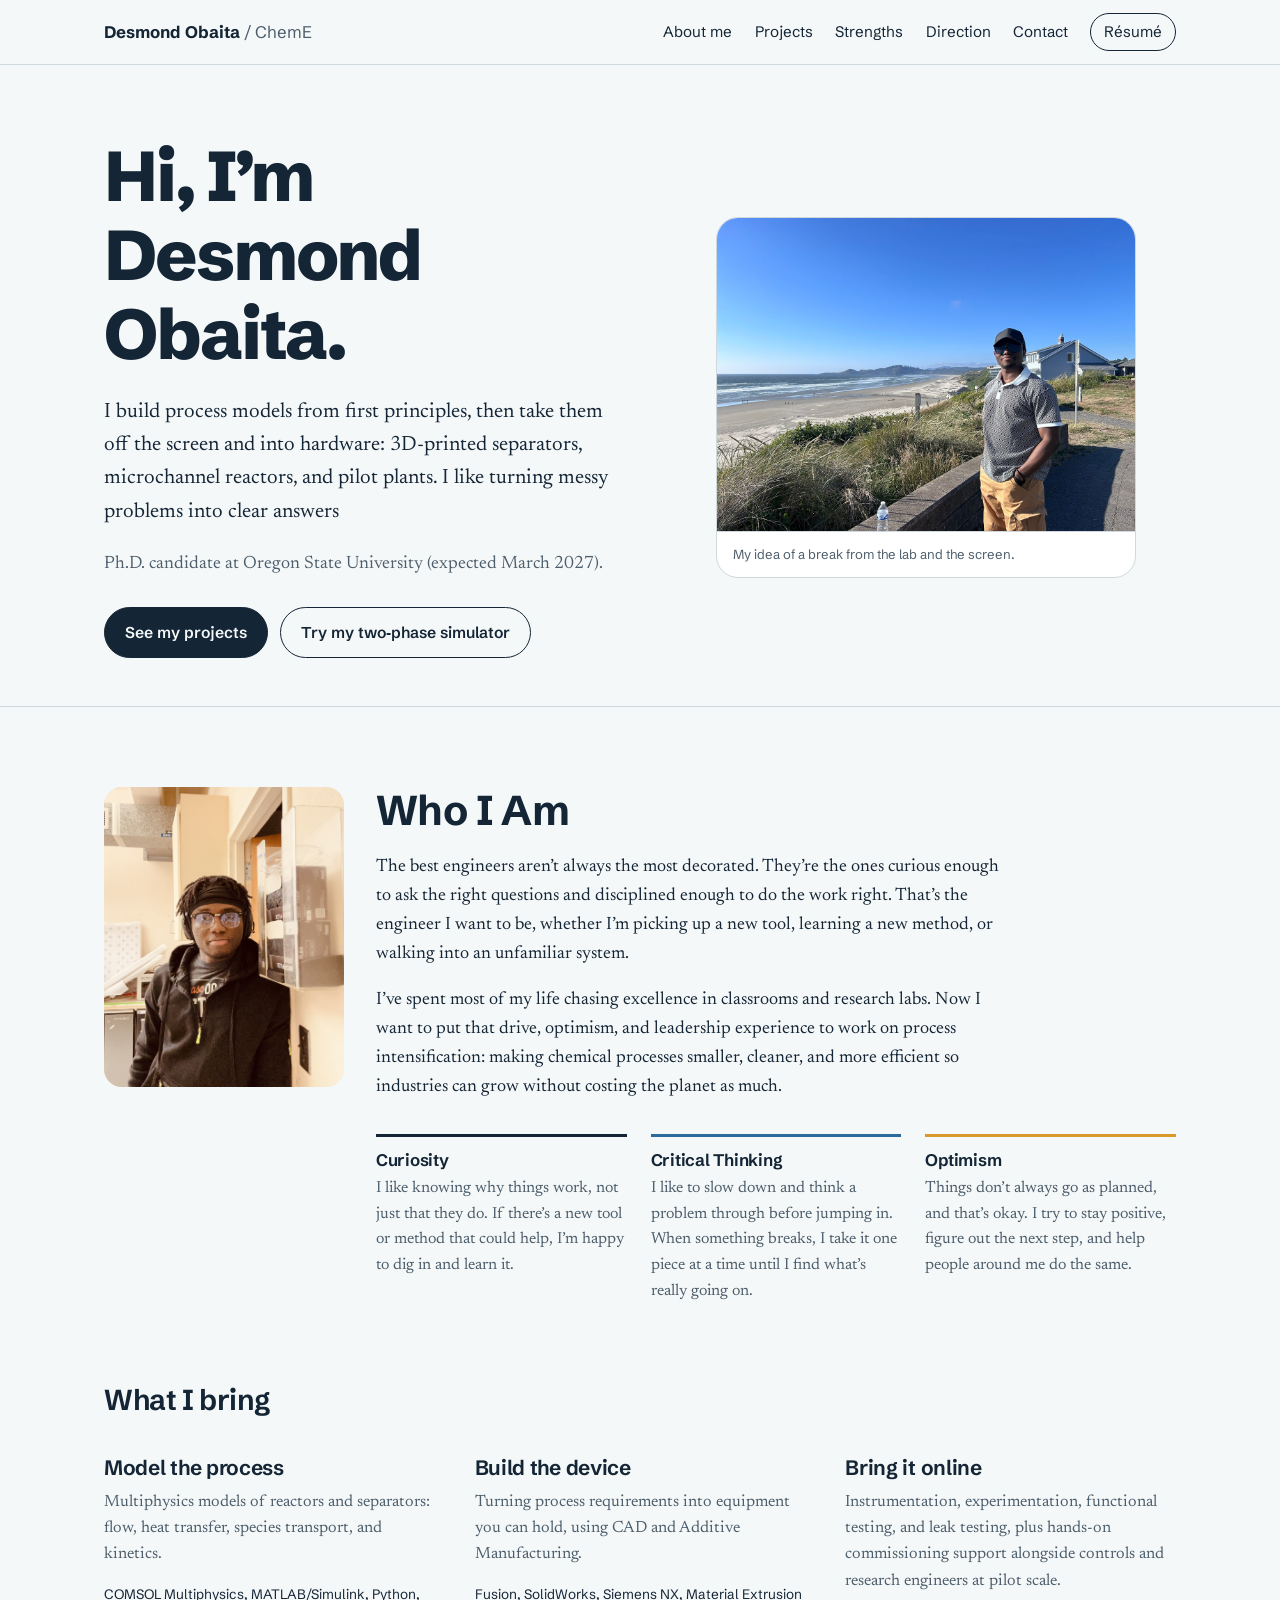
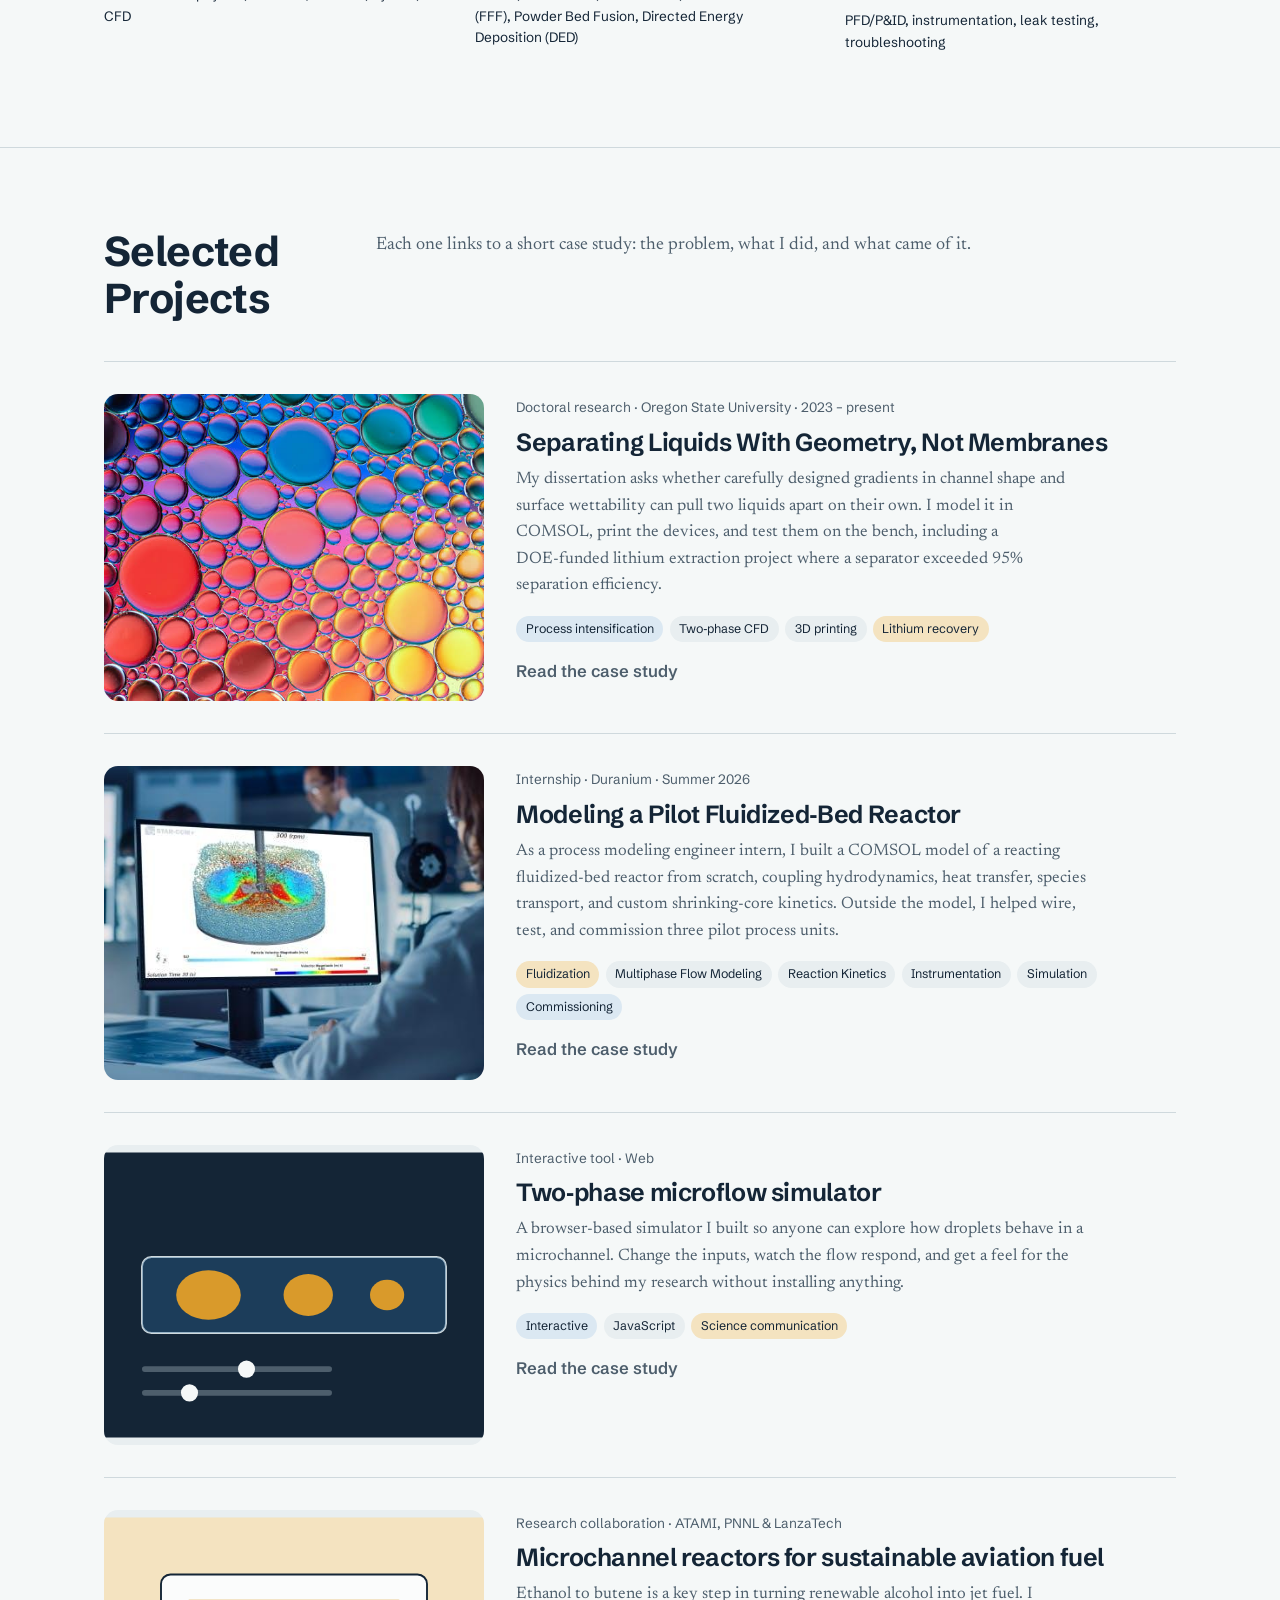
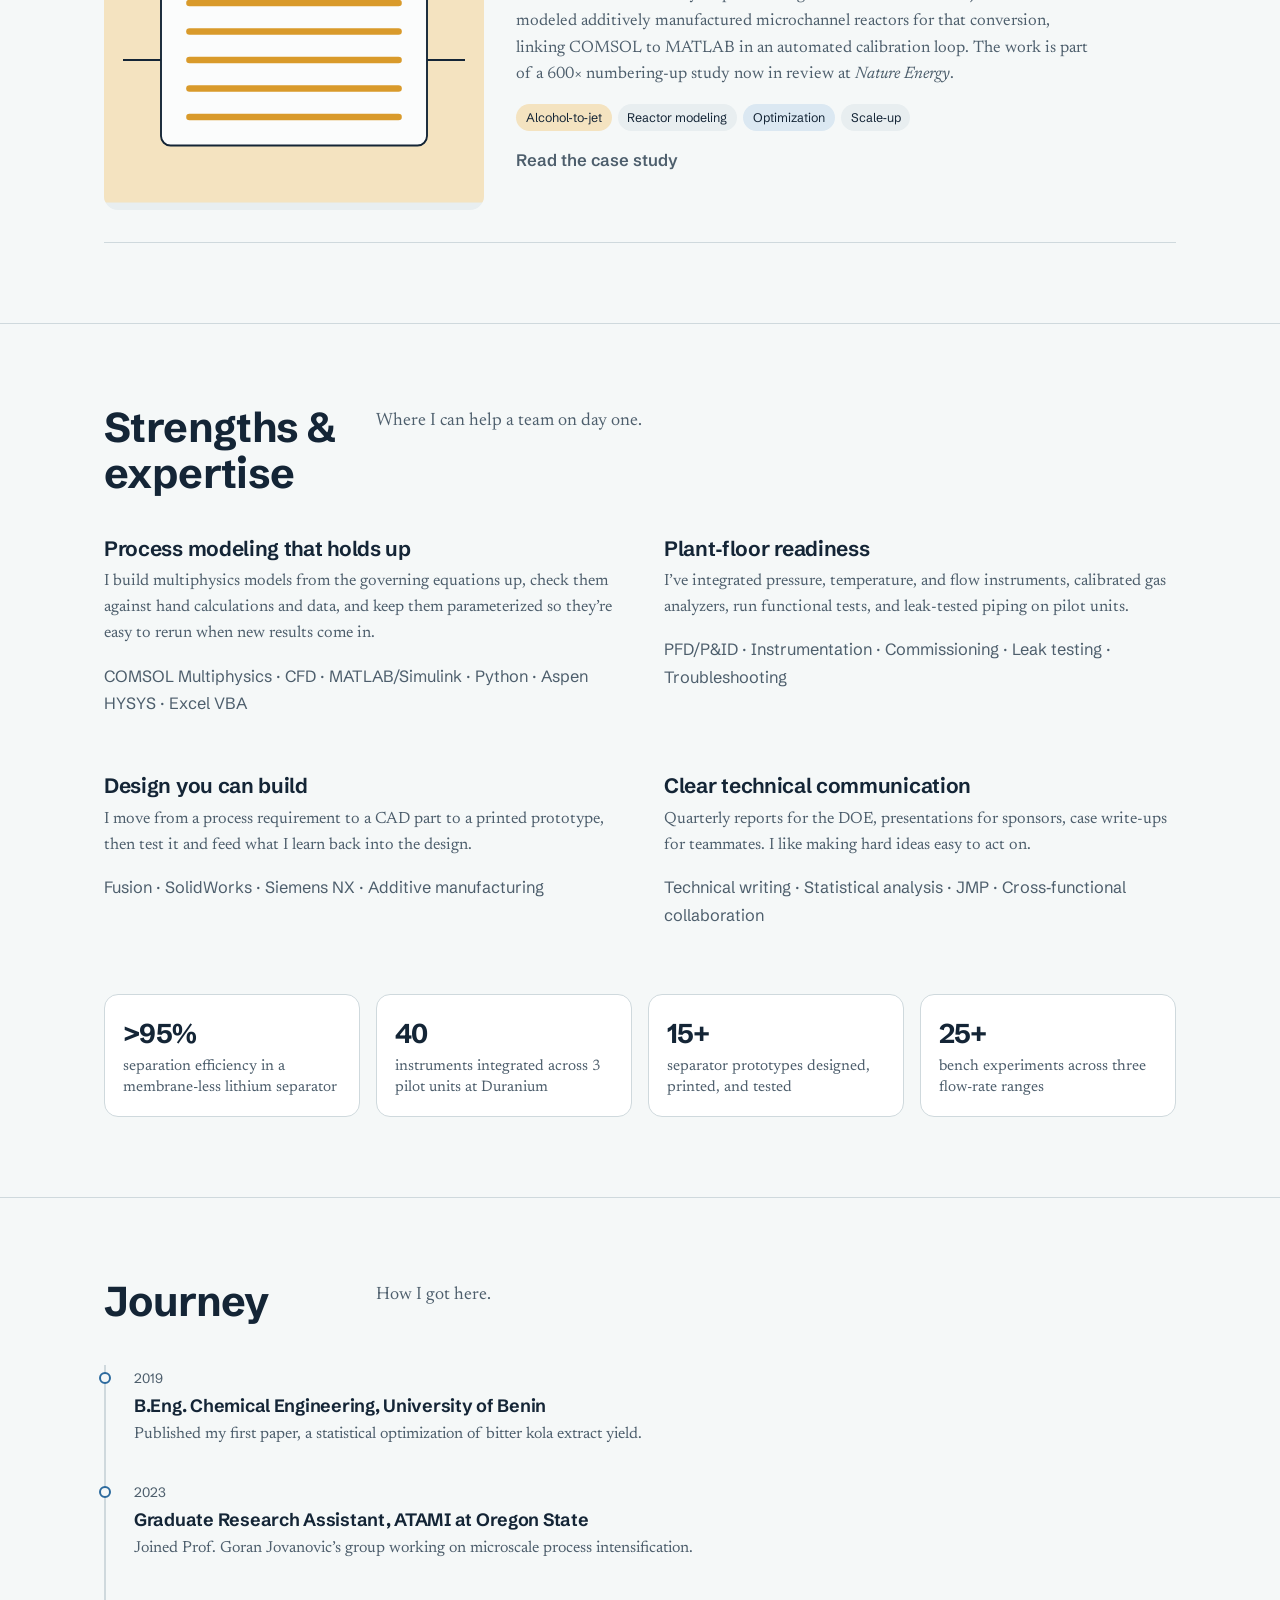
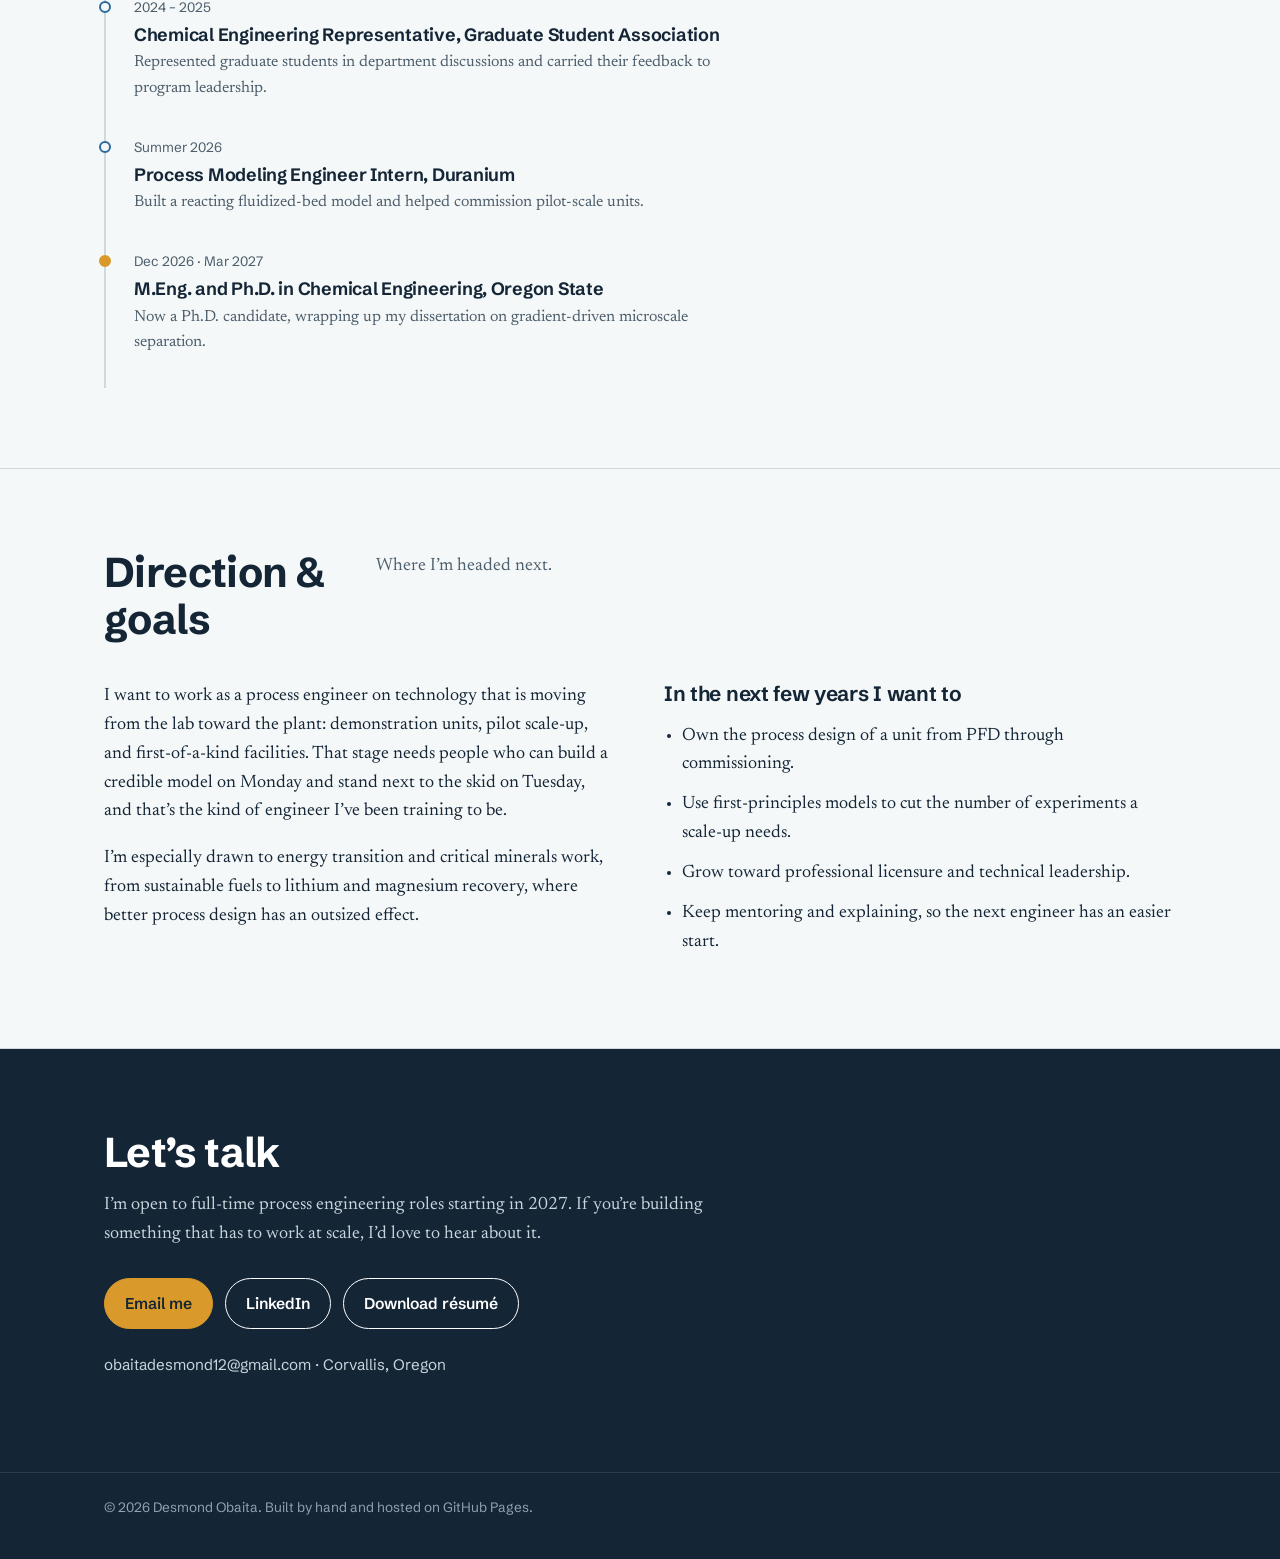
==== commit 58a61402: "full changes" ====
--- a/index.html
+++ b/index.html
@@ -47,8 +47,8 @@
         </div>
       </div>
       <figure class="channel">
-        <img src="assets/img/sloped_pin_plate.jpg" alt="3D-printed sloped pin plate separator">
-        <figcaption>My 3D‑printed sloped pin plate, where geometry gradients does the separating.</figcaption>
+        <img src="assets/img/notaformalpic.jpeg" alt="3D-printed sloped pin plate separator">
+        <figcaption>My idea of a break from the lab and the screen.</figcaption>
       </figure>
     </div>
   </section>
@@ -59,6 +59,7 @@
       <div class="about">
         
         <img class="portrait" src="assets/img/headshot.jpg" alt="Portrait of Desmond Obaita">
+        
         <div>
           <h2>Who I Am</h2>
           <p style="margin-top:1.2rem">The best engineers aren’t always the most decorated. They’re the ones curious enough to ask the right questions and disciplined enough to do the work right. That’s the engineer I want to be, whether I’m picking up a new tool, learning a new method, or walking into an unfamiliar system.</p>
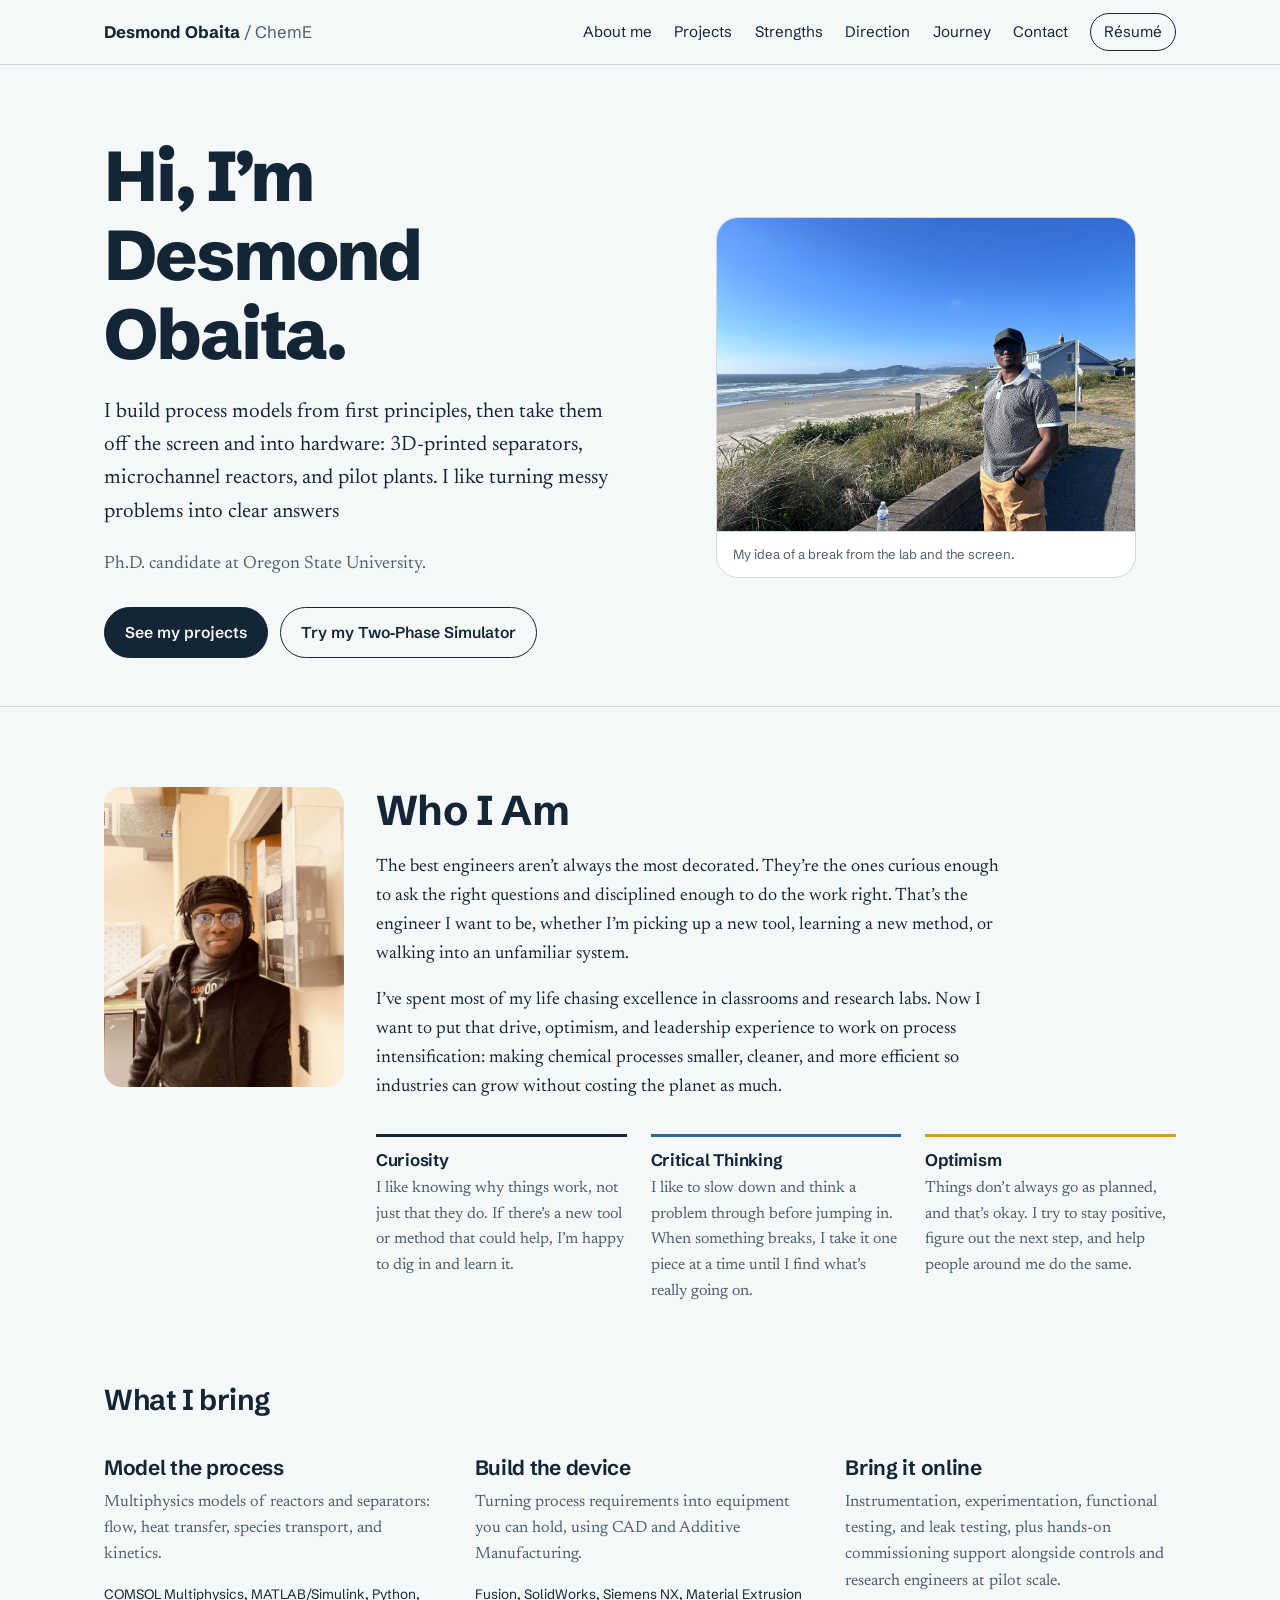
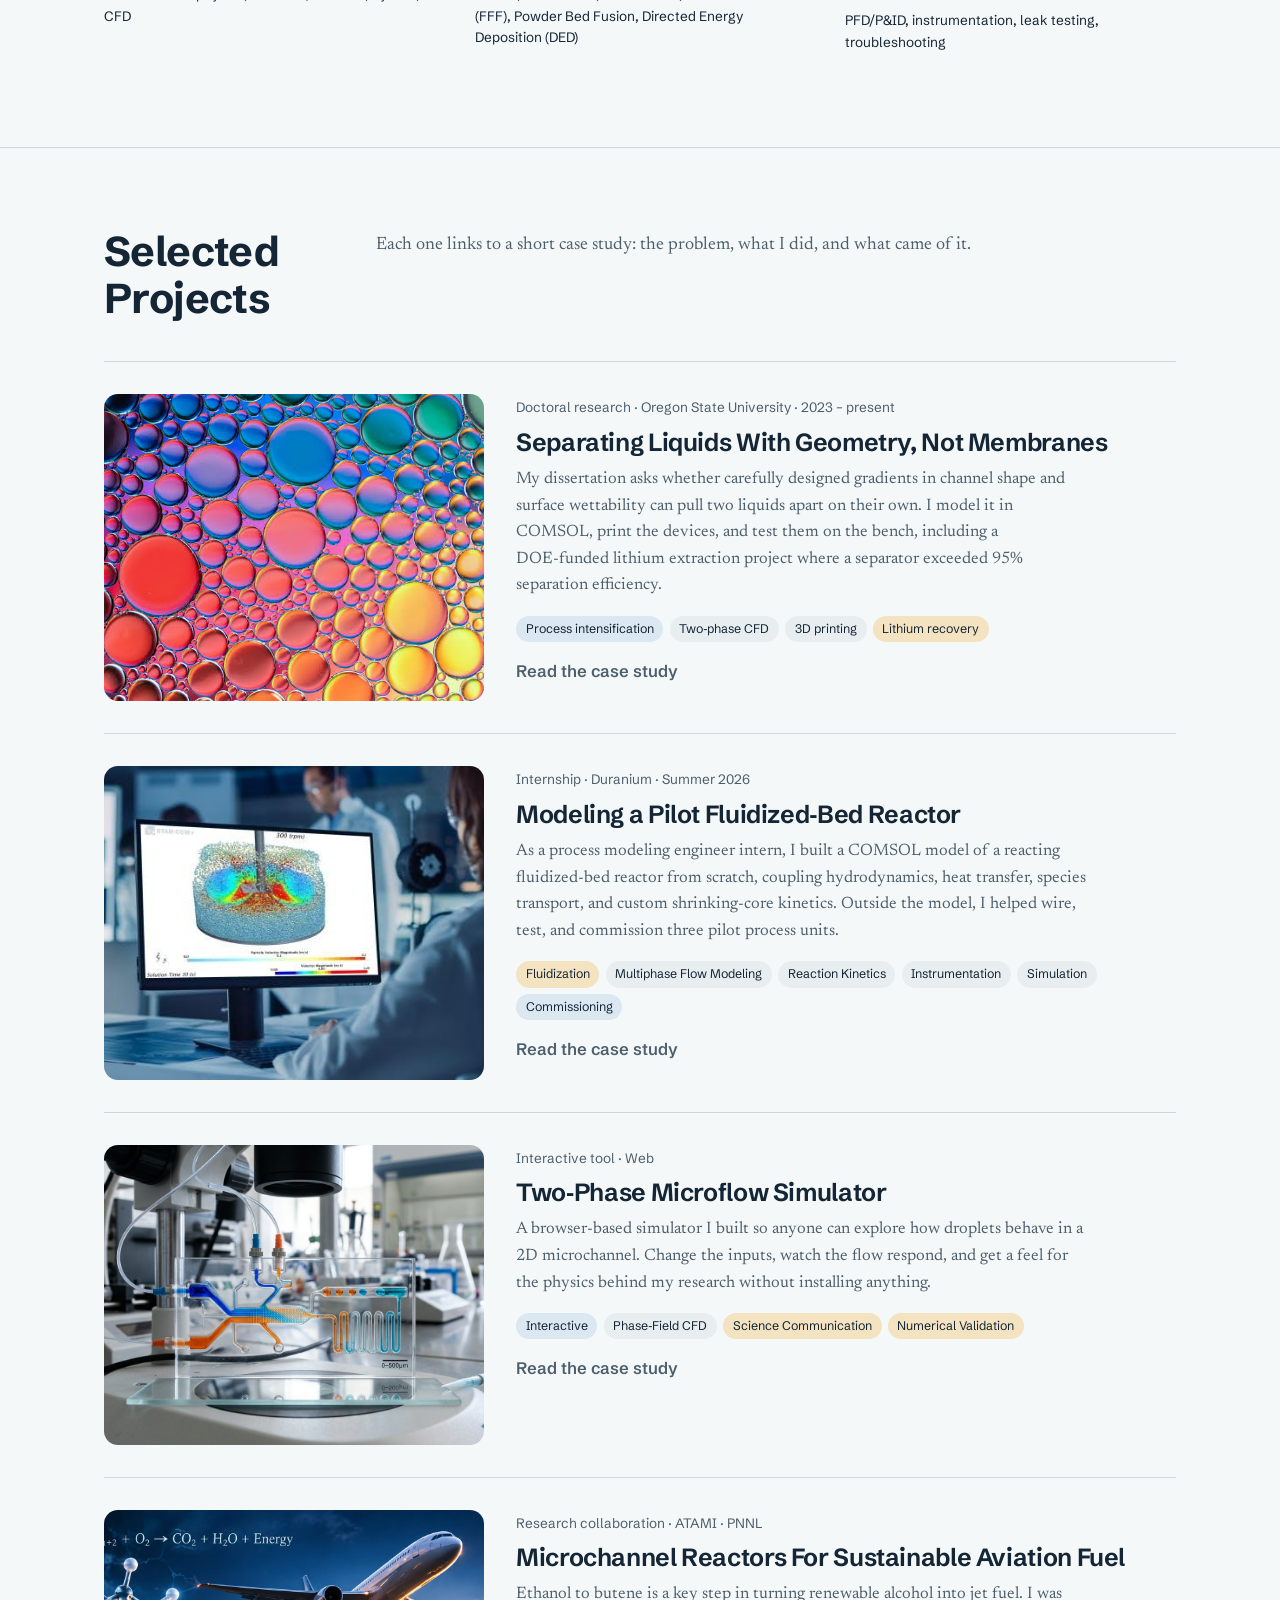
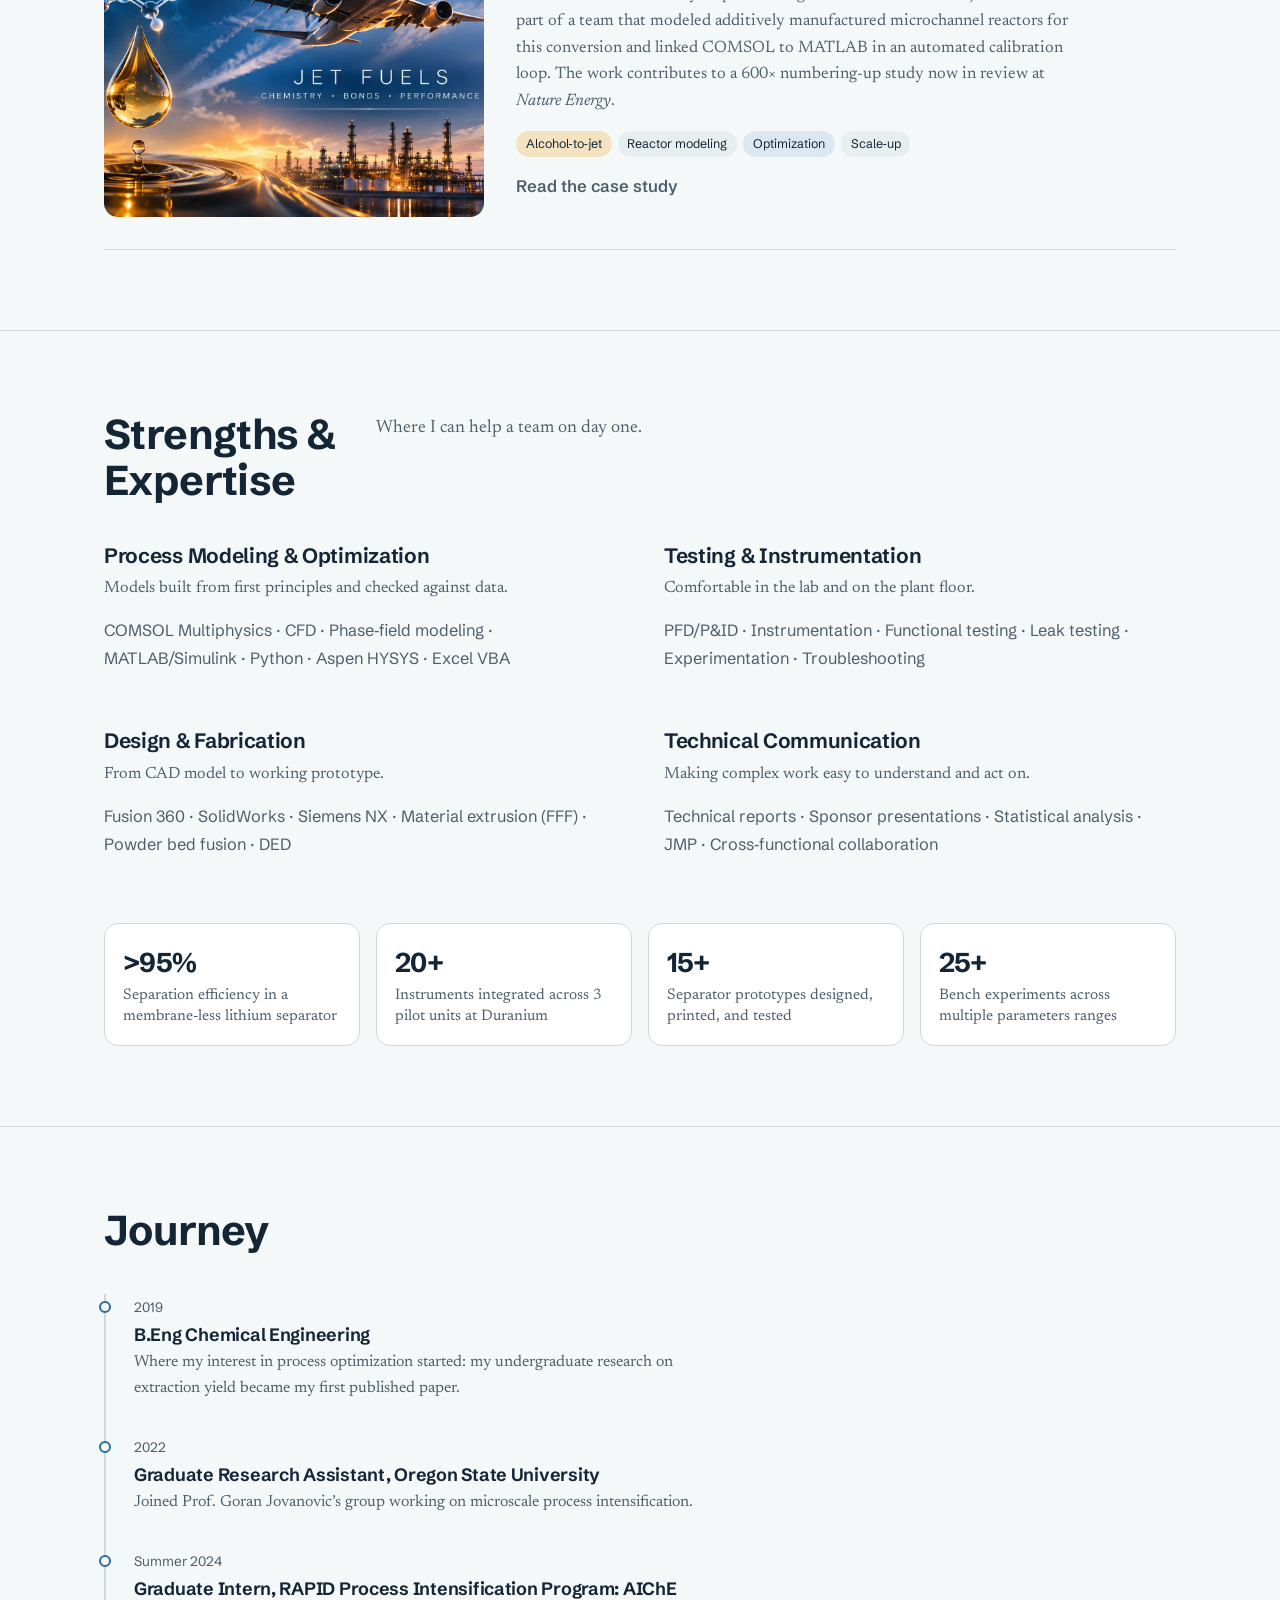
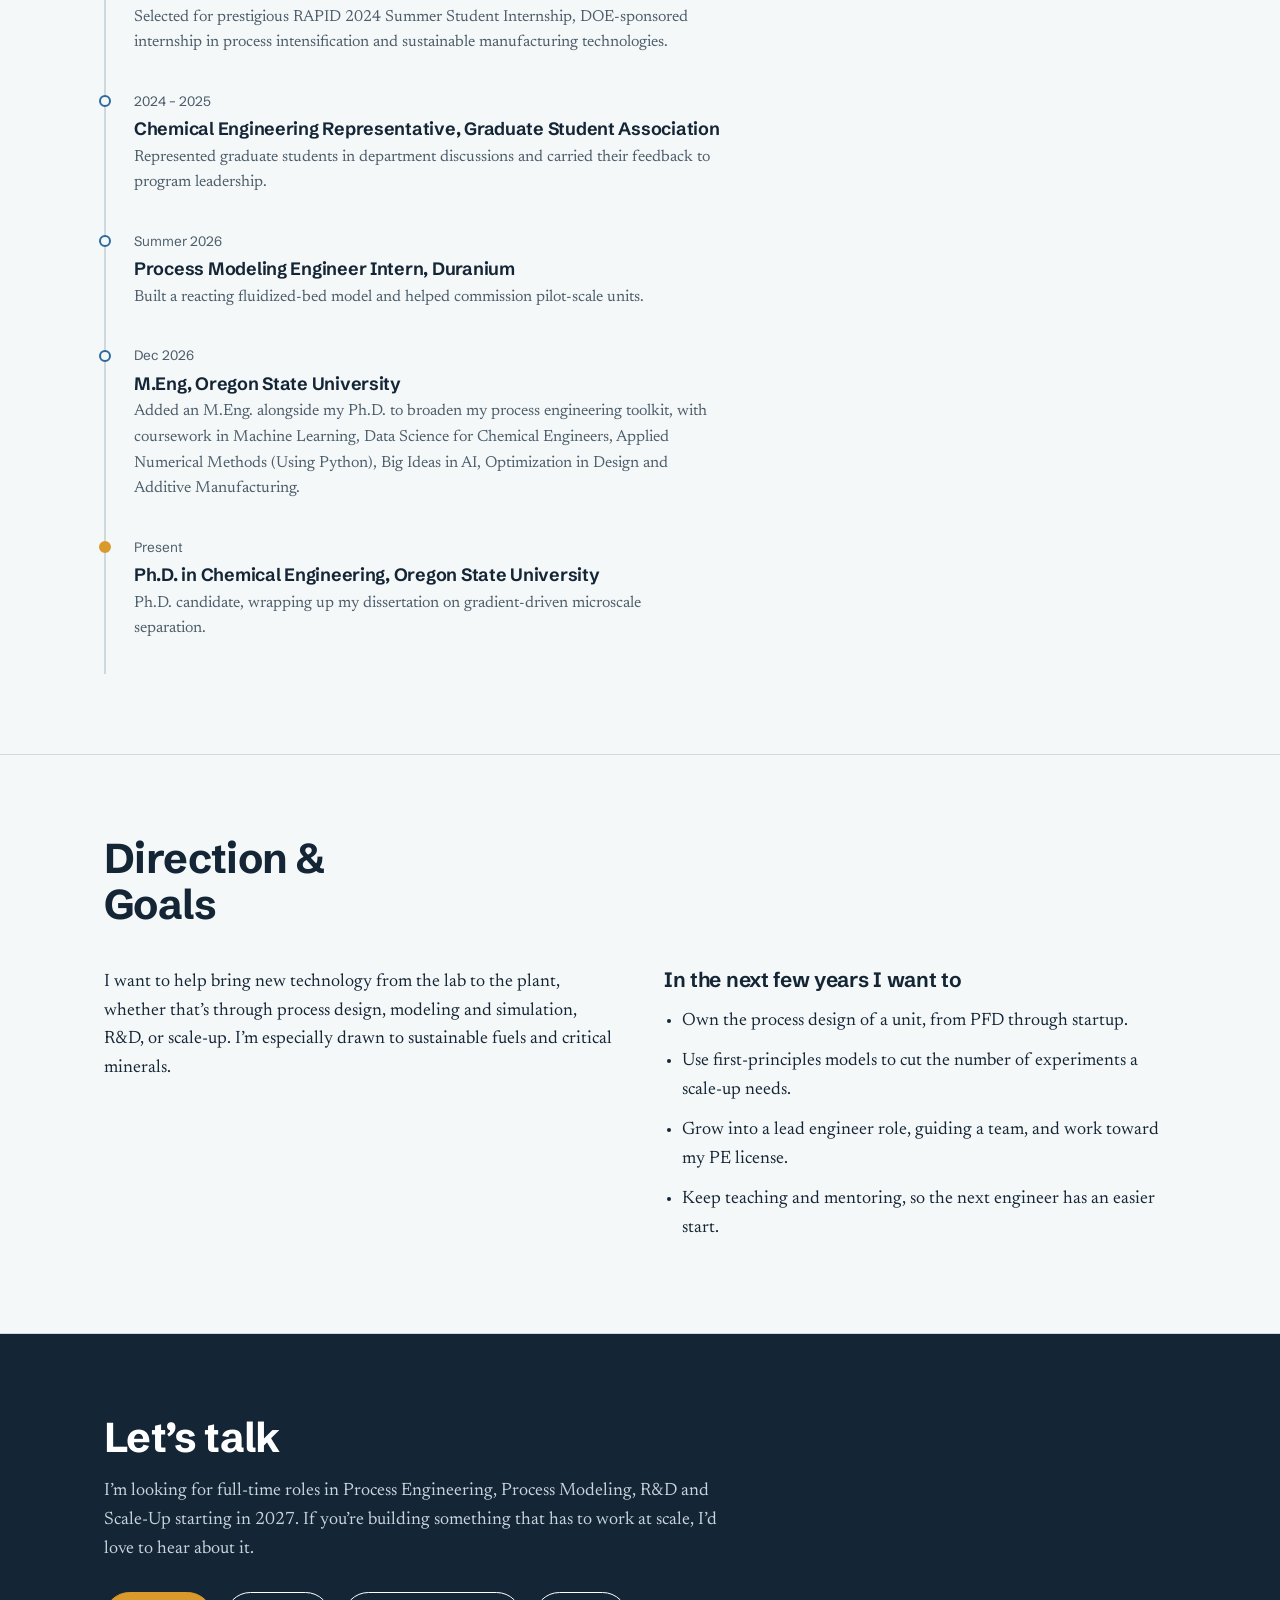
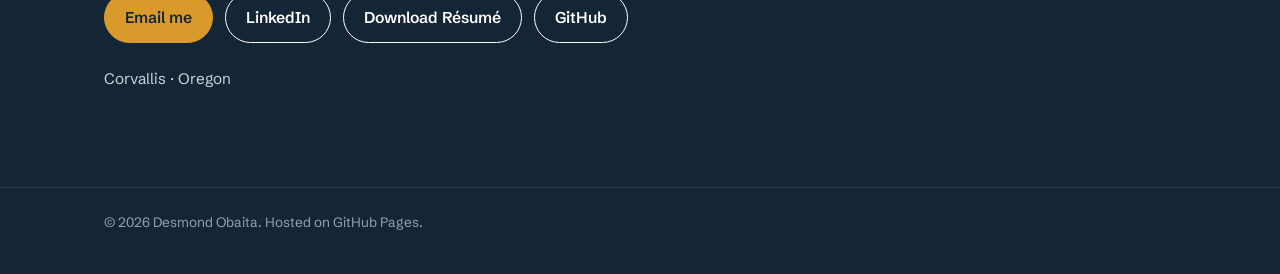
==== commit e6380e5b: "almost done" ====
--- a/index.html
+++ b/index.html
@@ -24,6 +24,7 @@
       <a href="#work">Projects</a>
       <a href="#strengths">Strengths</a>
       <a href="#direction">Direction</a>
+      <a href="#journey">Journey</a>
       <a href="#contact">Contact</a>
       <!-- EDIT: drop a recruiter-friendly resume PDF into assets/ with this exact name -->
       <a class="resume" href="assets/Desmond_Obaita_Resume.pdf">Résumé</a>
@@ -39,11 +40,11 @@
       <div>
         <h1>Hi, I’m Desmond Obaita.</h1>
         <p class="lede">I build process models from first principles, then take them off the screen and into hardware: 3D‑printed separators, microchannel reactors, and pilot plants. I like turning messy problems into clear answers</p>
-        <p class="sub">Ph.D. candidate at Oregon State University (expected March 2027).</p>
+        <p class="sub">Ph.D. candidate at Oregon State University.</p>
         <div class="cta-row">
           <a class="btn primary" href="#work">See my projects</a>
         
-          <a class="btn" href="https://desmond-obaita.github.io/microflow-simulator/">Try my two‑phase simulator</a>
+          <a class="btn" href="https://desmond-obaita.github.io/microflow-simulator/">Try my Two‑Phase Simulator</a>
         </div>
       </div>
       <figure class="channel">
@@ -149,45 +150,23 @@
         </a>
 
         <a class="work-item" href="projects/simulator.html">
-          <div class="thumb">
-            <svg viewBox="0 0 400 300" aria-hidden="true">
-              <rect width="400" height="300" fill="#142536"/>
-              <rect x="40" y="110" width="320" height="80" rx="10" fill="none" stroke="#cfd9dd" stroke-width="2"/>
-              <rect x="40" y="110" width="320" height="80" rx="10" fill="#2c6a9e" opacity=".35"/>
-              <ellipse cx="110" cy="150" rx="34" ry="26" fill="#d99a2b"/>
-              <ellipse cx="215" cy="150" rx="26" ry="22" fill="#d99a2b"/>
-              <ellipse cx="298" cy="150" rx="18" ry="16" fill="#d99a2b"/>
-              <rect x="40" y="225" width="200" height="6" rx="3" fill="#4d5e6c"/><circle cx="150" cy="228" r="9" fill="#f5f8f8"/>
-              <rect x="40" y="250" width="200" height="6" rx="3" fill="#4d5e6c"/><circle cx="90" cy="253" r="9" fill="#f5f8f8"/>
-            </svg>
-          </div>
+          <div class="thumb"><img src="assets/img/lab-background.jpg" alt="lab_background4simulator"></div>
           <div>
             <span class="meta">Interactive tool · Web</span>
-            <h3>Two‑phase microflow simulator</h3>
-            <!-- EDIT: tighten this to match exactly what your simulator does -->
-            <p>A browser‑based simulator I built so anyone can explore how droplets behave in a microchannel. Change the inputs, watch the flow respond, and get a feel for the physics behind my research without installing anything.</p>
-            <div class="tags"><span class="tag aq">Interactive</span><span class="tag">JavaScript</span><span class="tag or">Science communication</span></div>
+            <h3>Two‑Phase Microflow Simulator</h3>
+            
+            <p>A browser‑based simulator I built so anyone can explore how droplets behave in a 2D microchannel. Change the inputs, watch the flow respond, and get a feel for the physics behind my research without installing anything.</p>
+            <div class="tags"><span class="tag aq">Interactive</span><span class="tag">Phase‑Field CFD</span><span class="tag or">Science Communication</span><span class="tag or">Numerical Validation</span></div>
             <p class="read" style="margin-top:1rem">Read the case study</p>
           </div>
         </a>
 
         <a class="work-item" href="projects/alcohol-to-jet.html">
-          <div class="thumb">
-            <svg viewBox="0 0 400 300" aria-hidden="true">
-              <rect width="400" height="300" fill="#f4e3c0"/>
-              <g stroke="#142536" stroke-width="2" fill="#fbfcfc">
-                <rect x="60" y="60" width="280" height="180" rx="10"/>
-              </g>
-              <g stroke="#d99a2b" stroke-width="7" stroke-linecap="round">
-                <line x1="90" y1="90" x2="310" y2="90"/><line x1="90" y1="120" x2="310" y2="120"/><line x1="90" y1="150" x2="310" y2="150"/><line x1="90" y1="180" x2="310" y2="180"/><line x1="90" y1="210" x2="310" y2="210"/>
-              </g>
-              <g stroke="#142536" stroke-width="2"><line x1="20" y1="150" x2="60" y2="150"/><line x1="340" y1="150" x2="380" y2="150"/></g>
-            </svg>
-          </div>
+          <div class="thumb"><img src="assets/img/alco-jetfuel.jpg" alt="Alcohol-to-jet fuel conversion"></div>
           <div>
-            <span class="meta">Research collaboration · ATAMI, PNNL &amp; LanzaTech</span>
-            <h3>Microchannel reactors for sustainable aviation fuel</h3>
-            <p>Ethanol to butene is a key step in turning renewable alcohol into jet fuel. I modeled additively manufactured microchannel reactors for that conversion, linking COMSOL to MATLAB in an automated calibration loop. The work is part of a 600× numbering‑up study now in review at <em>Nature Energy</em>.</p>
+            <span class="meta">Research collaboration · ATAMI · PNNL</span>
+            <h3>Microchannel Reactors For Sustainable Aviation Fuel</h3>
+            <p>Ethanol to butene is a key step in turning renewable alcohol into jet fuel. I was part of a team that modeled additively manufactured microchannel reactors for this conversion and linked COMSOL to MATLAB in an automated calibration loop. The work contributes to a 600× numbering‑up study now in review at <em>Nature Energy</em>.</p>
             <div class="tags"><span class="tag or">Alcohol‑to‑jet</span><span class="tag">Reactor modeling</span><span class="tag aq">Optimization</span><span class="tag">Scale‑up</span></div>
             <p class="read" style="margin-top:1rem">Read the case study</p>
           </div>
@@ -201,37 +180,37 @@
   <section class="block" id="strengths">
     <div class="wrap">
       <div class="section-head">
-        <h2>Strengths &amp; expertise</h2>
+        <h2>Strengths &amp; Expertise</h2>
         <p>Where I can help a team on day one.</p>
       </div>
       <div class="strengths">
         <div>
-          <h3>Process modeling that holds up</h3>
-          <p>I build multiphysics models from the governing equations up, check them against hand calculations and data, and keep them parameterized so they’re easy to rerun when new results come in.</p>
-          <p class="skill-line">COMSOL Multiphysics · CFD · MATLAB/Simulink · Python · Aspen HYSYS · Excel VBA</p>
-        </div>
-        <div>
-          <h3>Plant‑floor readiness</h3>
-          <p>I’ve integrated pressure, temperature, and flow instruments, calibrated gas analyzers, run functional tests, and leak‑tested piping on pilot units.</p>
-          <p class="skill-line">PFD/P&amp;ID · Instrumentation · Commissioning · Leak testing · Troubleshooting</p>
-        </div>
-        <div>
-          <h3>Design you can build</h3>
-          <p>I move from a process requirement to a CAD part to a printed prototype, then test it and feed what I learn back into the design.</p>
-          <p class="skill-line">Fusion · SolidWorks · Siemens NX · Additive manufacturing</p>
-        </div>
-        <div>
-          <h3>Clear technical communication</h3>
-          <p>Quarterly reports for the DOE, presentations for sponsors, case write‑ups for teammates. I like making hard ideas easy to act on.</p>
-          <p class="skill-line">Technical writing · Statistical analysis · JMP · Cross‑functional collaboration</p>
-        </div>
+  <h3>Process Modeling &amp; Optimization</h3>
+  <p>Models built from first principles and checked against data.</p>
+  <p class="skill-line">COMSOL Multiphysics · CFD · Phase‑field modeling · MATLAB/Simulink · Python · Aspen HYSYS · Excel VBA</p>
+</div>
+<div>
+  <h3>Testing & Instrumentation</h3>
+  <p>Comfortable in the lab and on the plant floor.</p>
+  <p class="skill-line">PFD/P&amp;ID · Instrumentation · Functional testing · Leak testing · Experimentation · Troubleshooting</p>
+</div>
+<div>
+  <h3>Design &amp; Fabrication</h3>
+  <p>From CAD model to working prototype.</p>
+  <p class="skill-line">Fusion 360 · SolidWorks · Siemens NX · Material extrusion (FFF) · Powder bed fusion · DED</p>
+</div>
+<div>
+  <h3>Technical Communication</h3>
+  <p>Making complex work easy to understand and act on.</p>
+  <p class="skill-line">Technical reports · Sponsor presentations · Statistical analysis · JMP · Cross‑functional collaboration</p>
+</div>
       </div>
 
       <div class="stats">
-        <div class="stat"><b>&gt;95%</b><span>separation efficiency in a membrane‑less lithium separator</span></div>
-        <div class="stat"><b>40</b><span>instruments integrated across 3 pilot units at Duranium</span></div>
-        <div class="stat"><b>15+</b><span>separator prototypes designed, printed, and tested</span></div>
-        <div class="stat"><b>25+</b><span>bench experiments across three flow‑rate ranges</span></div>
+        <div class="stat"><b>&gt;95%</b><span>Separation efficiency in a membrane‑less lithium separator</span></div>
+        <div class="stat"><b>20+</b><span>Instruments integrated across 3 pilot units at Duranium</span></div>
+        <div class="stat"><b>15+</b><span>Separator prototypes designed, printed, and tested</span></div>
+        <div class="stat"><b>25+</b><span>Bench experiments across multiple parameters ranges</span></div>
       </div>
     </div>
   </section>
@@ -241,18 +220,22 @@
     <div class="wrap">
       <div class="section-head">
         <h2>Journey</h2>
-        <p>How I got here.</p>
       </div>
       <ol class="timeline">
         <li>
           <time>2019</time>
-          <h3>B.Eng. Chemical Engineering, University of Benin</h3>
-          <p>Published my first paper, a statistical optimization of bitter kola extract yield.</p>
-        </li>
-        <li>
-          <time>2023</time>
-          <h3>Graduate Research Assistant, ATAMI at Oregon State</h3>
+          <h3>B.Eng Chemical Engineering</h3>
+          <p>Where my interest in process optimization started: my undergraduate research on extraction yield became my first published paper.</p>
+        </li>
+        <li>
+          <time>2022</time>
+          <h3>Graduate Research Assistant, Oregon State University</h3>
           <p>Joined Prof. Goran Jovanovic’s group working on microscale process intensification.</p>
+        </li>
+        <li>
+          <time>Summer 2024</time>
+          <h3>Graduate Intern, RAPID Process Intensification Program: AIChE</h3>
+          <p>Selected for prestigious RAPID 2024 Summer Student Internship, DOE-sponsored internship in process intensification and sustainable manufacturing technologies.</p>
         </li>
         <li>
           <time>2024 – 2025</time>
@@ -264,10 +247,15 @@
           <h3>Process Modeling Engineer Intern, Duranium</h3>
           <p>Built a reacting fluidized‑bed model and helped commission pilot‑scale units.</p>
         </li>
+        <li>
+          <time>Dec 2026</time>
+          <h3>M.Eng, Oregon State University</h3>
+          <p>Added an M.Eng. alongside my Ph.D. to broaden my process engineering toolkit, with coursework in Machine Learning, Data Science for Chemical Engineers, Applied Numerical Methods (Using Python), Big Ideas in AI, Optimization in Design and Additive Manufacturing.</p>
+        </li>
         <li class="now">
-          <time>Dec 2026 · Mar 2027</time>
-          <h3>M.Eng. and Ph.D. in Chemical Engineering, Oregon State</h3>
-          <p>Now a Ph.D. candidate, wrapping up my dissertation on gradient‑driven microscale separation.</p>
+          <time>Present</time>
+          <h3>Ph.D. in Chemical Engineering, Oregon State University</h3>
+          <p>Ph.D. candidate, wrapping up my dissertation on gradient‑driven microscale separation.</p>
         </li>
       </ol>
     </div>
@@ -277,21 +265,20 @@
   <section class="block" id="direction">
     <div class="wrap">
       <div class="section-head">
-        <h2>Direction &amp; goals</h2>
-        <p>Where I’m headed next.</p>
+        <h2>Direction &amp; Goals</h2>
+        <!--<p>Where I’m headed next.</p> -->
       </div>
       <div class="direction">
         <div>
-          <p>I want to work as a process engineer on technology that is moving from the lab toward the plant: demonstration units, pilot scale‑up, and first‑of‑a‑kind facilities. That stage needs people who can build a credible model on Monday and stand next to the skid on Tuesday, and that’s the kind of engineer I’ve been training to be.</p>
-          <p>I’m especially drawn to energy transition and critical minerals work, from sustainable fuels to lithium and magnesium recovery, where better process design has an outsized effect.</p>
-        </div>
+          <p>I want to help bring new technology from the lab to the plant, whether that’s through process design, modeling and simulation, R&D, or scale‑up. I’m especially drawn to sustainable fuels and critical minerals.</p>
+          </div>
         <div>
           <h3 style="margin-bottom:1rem">In the next few years I want to</h3>
           <ul>
-            <li>Own the process design of a unit from PFD through commissioning.</li>
+            <li>Own the process design of a unit, from PFD through startup.</li>
             <li>Use first‑principles models to cut the number of experiments a scale‑up needs.</li>
-            <li>Grow toward professional licensure and technical leadership.</li>
-            <li>Keep mentoring and explaining, so the next engineer has an easier start.</li>
+            <li>Grow into a lead engineer role, guiding a team, and work toward my PE license.</li>
+            <li>Keep teaching and mentoring, so the next engineer has an easier start.</li>
           </ul>
         </div>
       </div>
@@ -302,20 +289,21 @@
   <section class="block contact" id="contact">
     <div class="wrap">
       <h2>Let’s talk</h2>
-      <p style="margin-top:1rem">I’m open to full‑time process engineering roles starting in 2027. If you’re building something that has to work at scale, I’d love to hear about it.</p>
+      <p style="margin-top:1rem">I’m looking for full‑time roles in Process Engineering, Process Modeling, R&D and Scale‑Up starting in 2027. If you’re building something that has to work at scale, I’d love to hear about it.</p>
       <div class="cta-row">
         <a class="btn primary" href="mailto:obaitadesmond12@gmail.com">Email me</a>
         <!-- EDIT: replace with your LinkedIn URL -->
-        <a class="btn" href="https://www.linkedin.com/in/YOUR-LINKEDIN/">LinkedIn</a>
-        <a class="btn" href="assets/Desmond_Obaita_Resume.pdf">Download résumé</a>
-      </div>
-      <p style="margin-top:1.5rem;font-family:var(--sans);font-size:.95rem">obaitadesmond12@gmail.com · Corvallis, Oregon</p>
+        <a class="btn" href="https://www.linkedin.com/in/desmond-obaita-027482165/">LinkedIn</a>
+        <a class="btn" href="assets/Desmond_Obaita_Resume.pdf">Download Résumé</a>
+        <a class="btn" href="https://github.com/desmond-obaita">GitHub</a>
+      </div>
+      <p style="margin-top:1.5rem;font-family:var(--sans);font-size:.95rem">Corvallis · Oregon</p>
     </div>
   </section>
 </main>
 
 <footer class="site-footer">
-  <div class="wrap">© 2026 Desmond Obaita. Built by hand and hosted on GitHub Pages.</div>
+  <div class="wrap">© 2026 Desmond Obaita. Hosted on GitHub Pages.</div>
 </footer>
 
 <script src="assets/js/site.js"></script>
--- a/assets/css/style.css
+++ b/assets/css/style.css
@@ -317,4 +317,16 @@
 
 /* Team photo at the end of the Duranium case study */
 .team-photo { margin: 2.5rem 0 0; max-width: 760px; scroll-margin-top: 90px; }
-.team-photo img { width: 100%; border-radius: 14px; border: 1px solid var(--line); }+.team-photo img { width: 100%; border-radius: 14px; border: 1px solid var(--line); }
+
+/* Feedback form */
+.feedback-form { display: grid; gap: 0.5rem; max-width: 560px; margin-top: 1.25rem; }
+.feedback-form label { font-family: var(--sans); font-size: 0.9rem; font-weight: 600; margin-top: 0.5rem; }
+.feedback-form .optional { font-weight: 400; color: var(--ink-soft); }
+.feedback-form input, .feedback-form textarea {
+  font: inherit; font-size: 1rem; padding: 0.7rem 0.85rem;
+  border: 1.5px solid var(--line); border-radius: 10px; background: #fff; color: var(--ink);
+}
+.feedback-form input:focus, .feedback-form textarea:focus { outline: 3px solid var(--organic); outline-offset: 1px; border-color: var(--ink); }
+.feedback-form button { justify-self: start; margin-top: 0.75rem; cursor: pointer; }
+#feedback { scroll-margin-top: 90px; }
